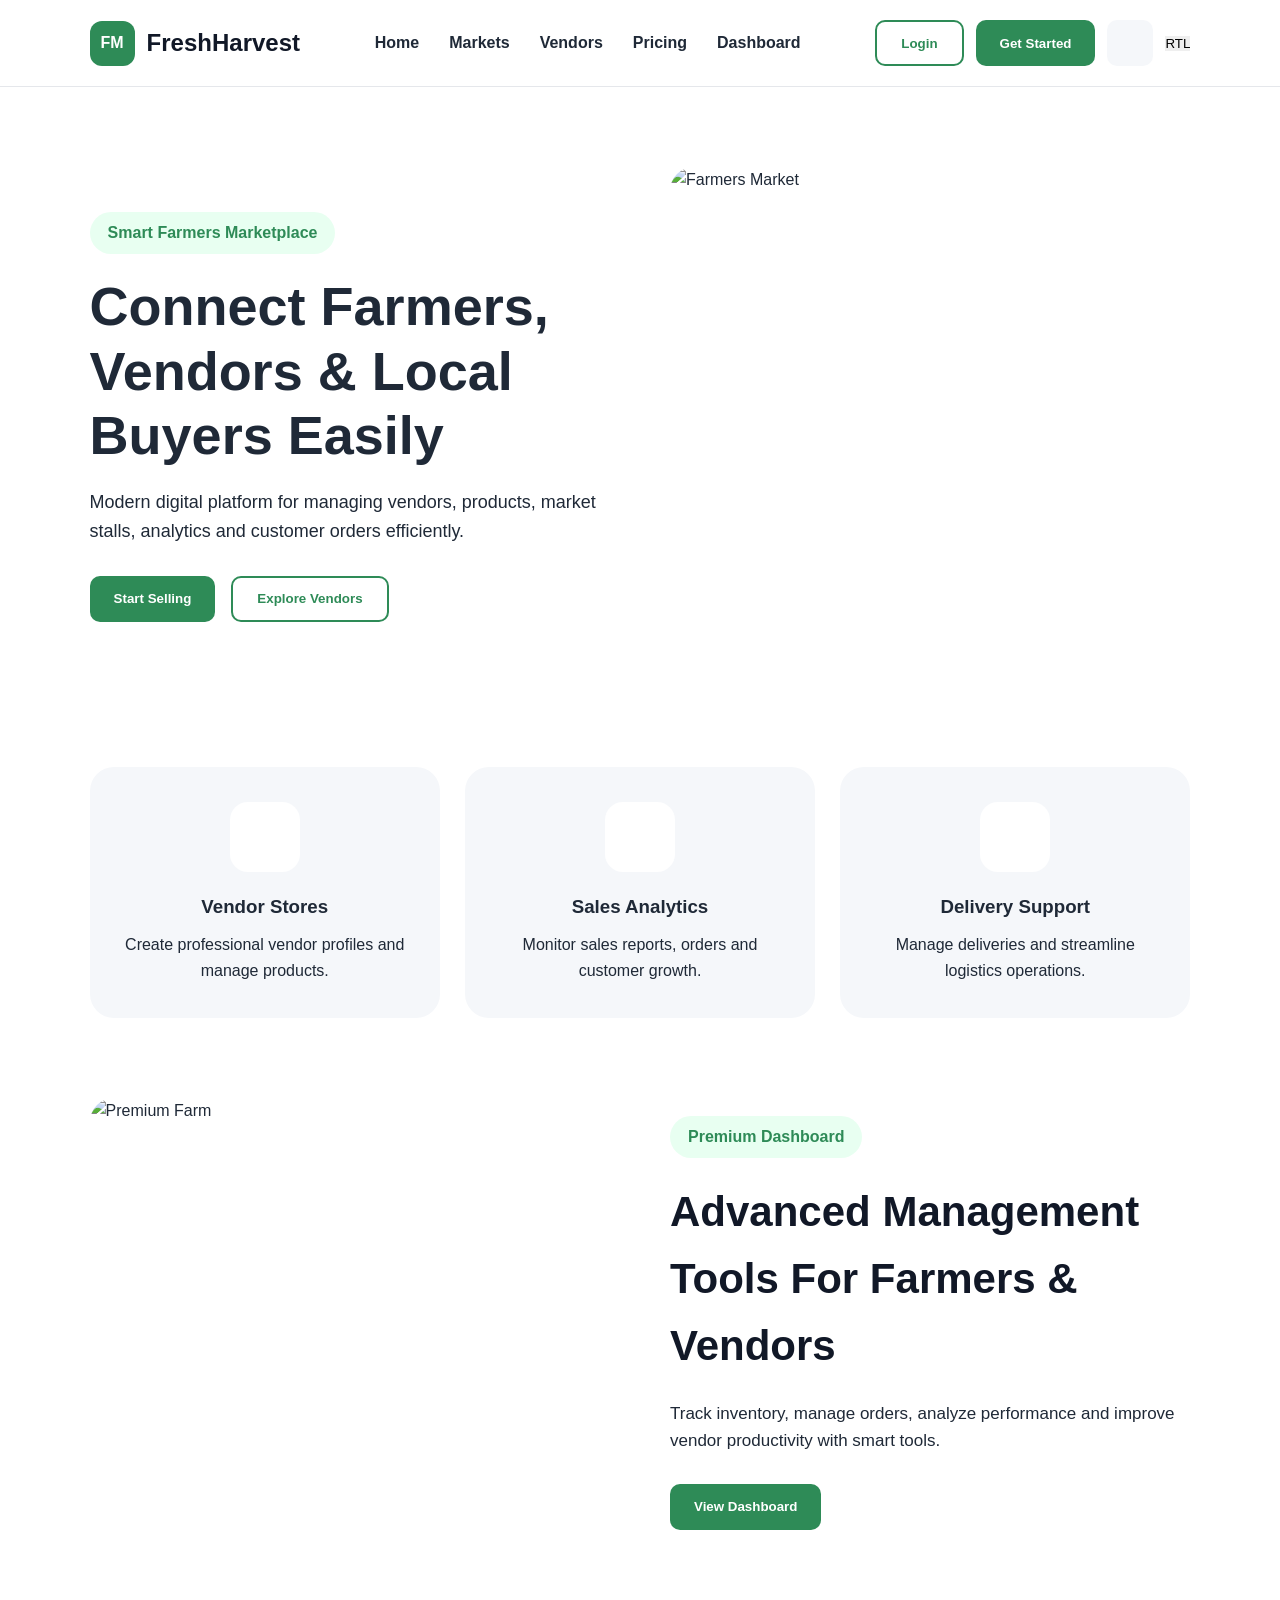
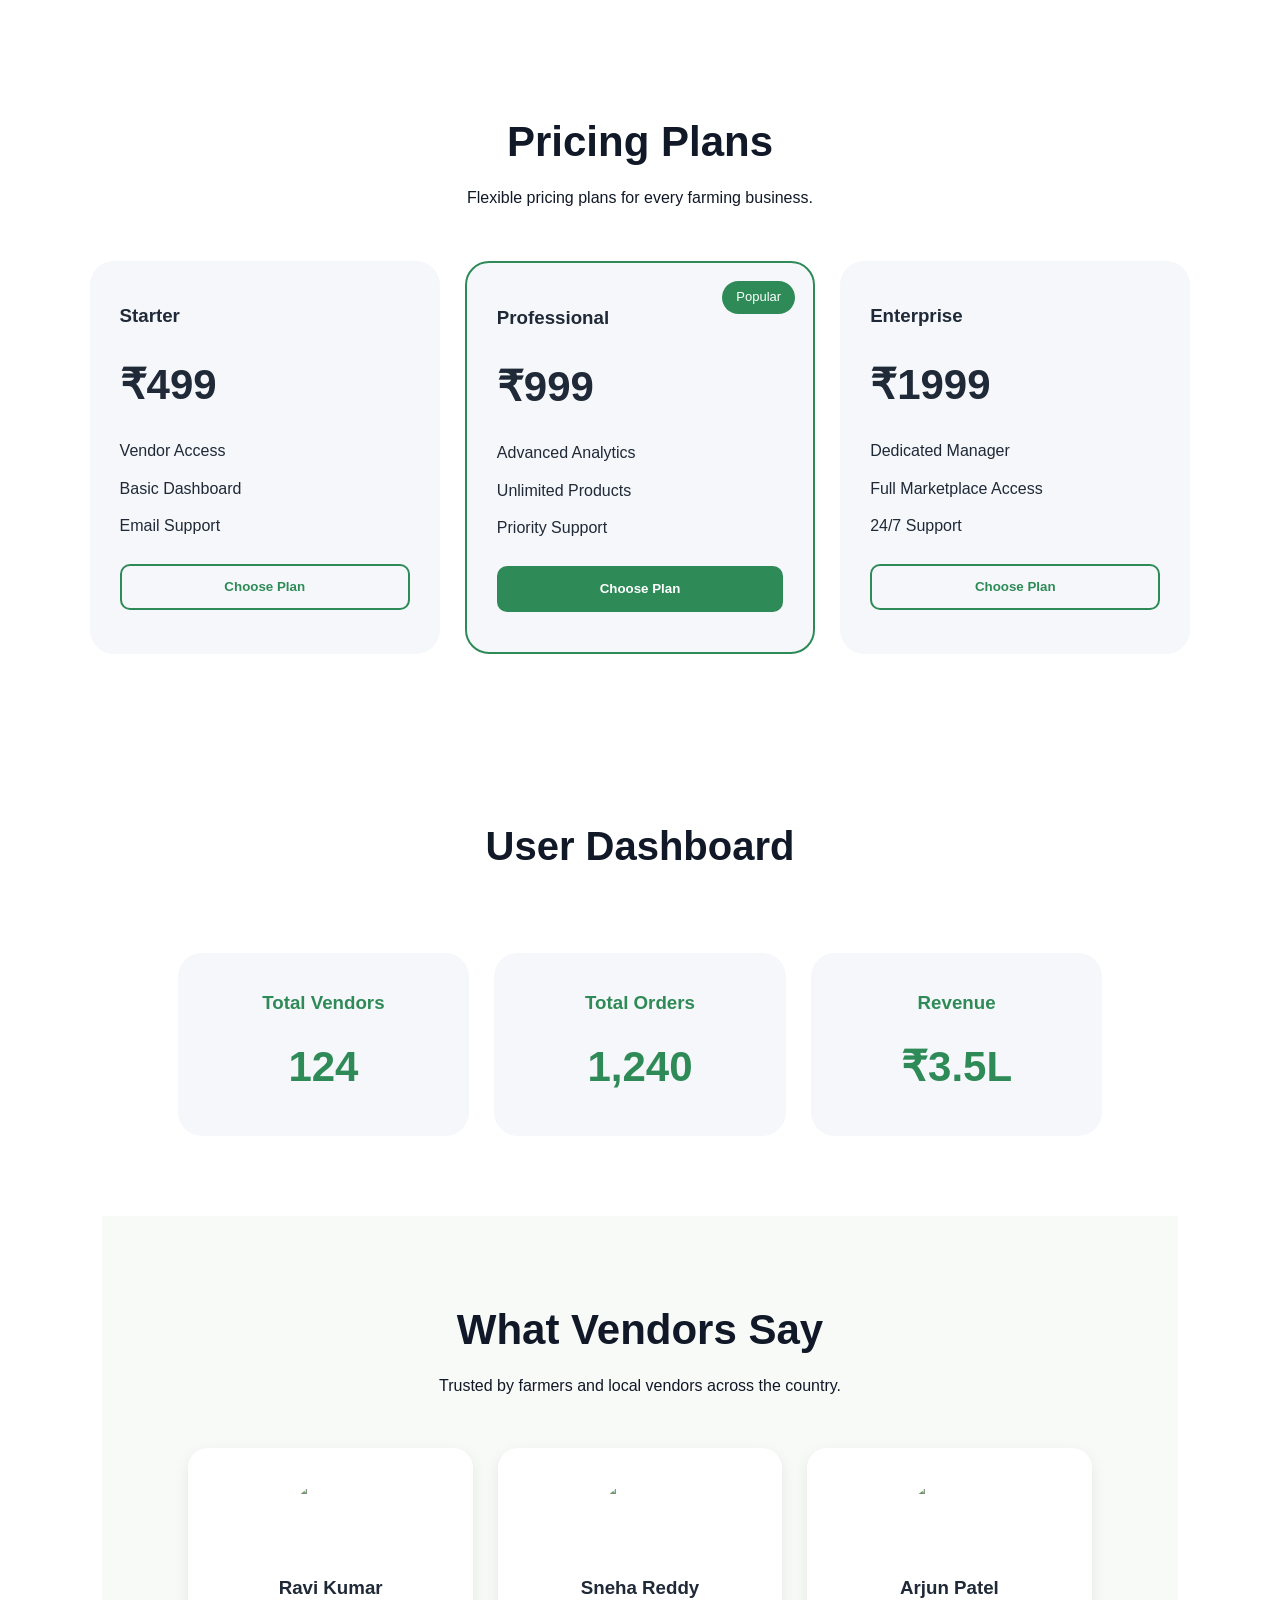
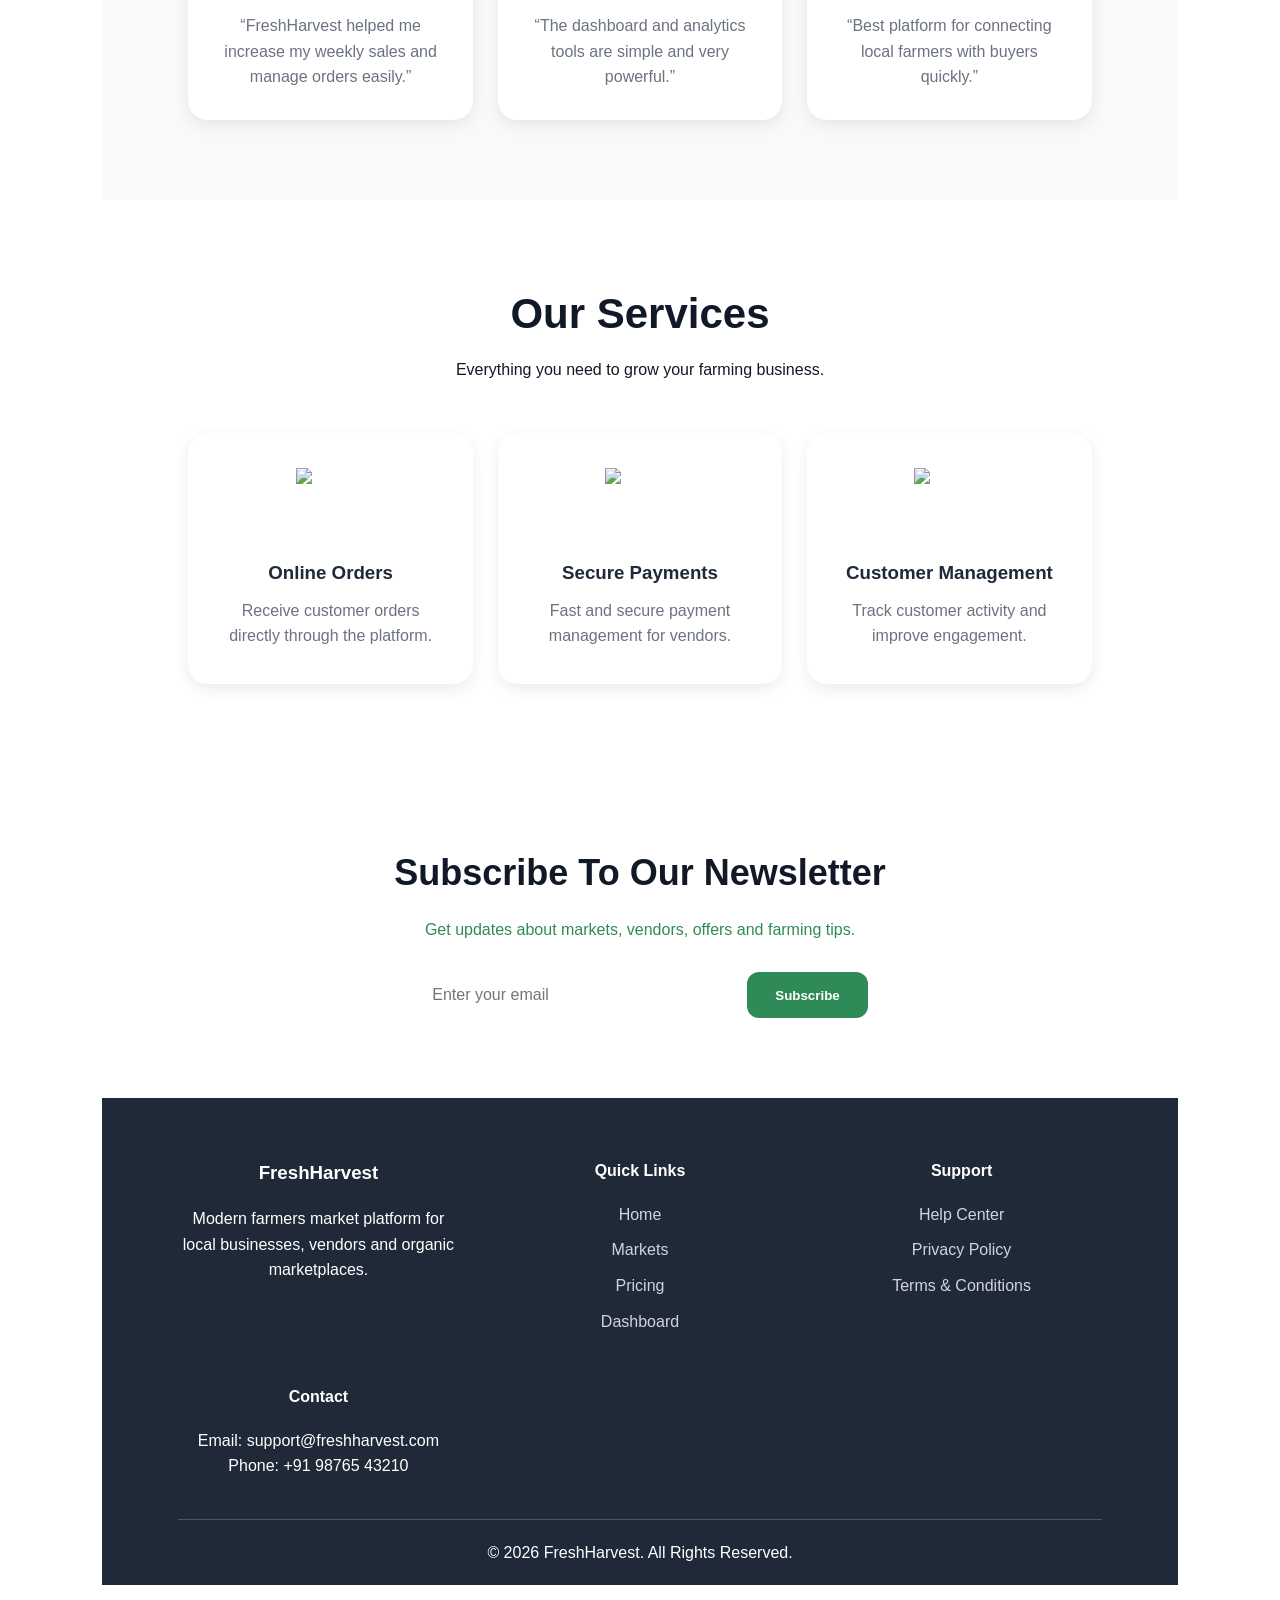
==== index.html @ 94a99190 "first commit" ====
<!DOCTYPE html>
<html lang="en" dir="ltr">

<head>
  <meta charset="UTF-8">
  <meta name="viewport" content="width=device-width, initial-scale=1.0">
  <title>Farmers Market Vendor Platform</title>

  <link rel="stylesheet" href="style.css">

  <!-- Lucide Icons -->
  <script src="https://unpkg.com/lucide@latest"></script>
</head>

<body>

  <!-- HEADER -->
  <header class="header">

    <div class="logo">
      <div class="logo-box">FM</div>
      <h2>FreshHarvest</h2>
    </div>

    <nav class="navbar">
      <a href="#">Home</a>
      <a href="#">Markets</a>
      <a href="#">Vendors</a>
      <a href="#">Pricing</a>
      <a href="#">Dashboard</a>
    </nav>

    <div class="header-actions">

      <button class="secondary-btn">Login</button>

      <button class="primary-btn">Get Started</button>

      <button class="icon-btn" id="theme-toggle">
        <i data-lucide="moon"></i>
      </button>
          <button id="rtl-toggle" class="rtl-btn">
      RTL
    </button>

      
      
        

    </div>
    

  </header>

  <!-- HERO -->
  <section class="hero">

    <div class="hero-content">

      <span class="badge">
        Smart Farmers Marketplace
      </span>

      <h1>
        Connect Farmers, Vendors & Local Buyers Easily
      </h1>

      <p>
        Modern digital platform for managing vendors, products,
        market stalls, analytics and customer orders efficiently.
      </p>

      <div class="hero-buttons">
        <button class="primary-btn">
          Start Selling
        </button>

        <button class="secondary-btn">
          Explore Vendors
        </button>
      </div>


    </div>

    <div class="hero-image">

      <img src="https://images.unsplash.com/photo-1501004318641-b39e6451bec6?q=80&w=1200&auto=format&fit=crop"
        alt="Farmers Market">

    </div>

  </section>

  <!-- FEATURES -->
  <section class="features">

    <div class="feature-card">

      <div class="icon-wrapper">
        <i data-lucide="store"></i>
      </div>

      <h3>Vendor Stores</h3>

      <p>
        Create professional vendor profiles and manage products.
      </p>

    </div>

    <div class="feature-card">

      <div class="icon-wrapper">
        <i data-lucide="bar-chart-3"></i>
      </div>

      <h3>Sales Analytics</h3>

      <p>
        Monitor sales reports, orders and customer growth.
      </p>

    </div>

    <div class="feature-card">

      <div class="icon-wrapper">
        <i data-lucide="truck"></i>
      </div>

      <h3>Delivery Support</h3>

      <p>
        Manage deliveries and streamline logistics operations.
      </p>

    </div>

  </section>

  <!-- HOME 2 PREMIUM -->
  <section class="premium-section">

    <div class="premium-image">

      <img src="https://images.unsplash.com/photo-1464226184884-fa280b87c399?q=80&w=1200&auto=format&fit=crop"
        alt="Premium Farm">

    </div>

    <div class="premium-content">

      <span class="badge">
        Premium Dashboard
      </span>

      <h2>
        Advanced Management Tools For Farmers & Vendors
      </h2>

      <p>
        Track inventory, manage orders, analyze performance
        and improve vendor productivity with smart tools.
      </p>

      <button class="primary-btn">
        View Dashboard
      </button>

    </div>

  </section>

  <!-- PRICING -->
  <section class="pricing">

    <div class="section-title">

      <h2>Pricing Plans</h2>

      <p>
        Flexible pricing plans for every farming business.
      </p>

    </div>

    <div class="pricing-grid">

      <!-- STARTER -->
      <div class="pricing-card">

        <h3>Starter</h3>

        <div class="price">
          ₹499
        </div>

        <ul>
          <li>Vendor Access</li>
          <li>Basic Dashboard</li>
          <li>Email Support</li>
        </ul>

        <button class="secondary-btn full-btn">
          Choose Plan
        </button>

      </div>

      <!-- POPULAR -->
      <div class="pricing-card popular-card">

        <div class="popular-badge">
          Popular
        </div>

        <h3>Professional</h3>

        <div class="price">
          ₹999
        </div>

        <ul>
          <li>Advanced Analytics</li>
          <li>Unlimited Products</li>
          <li>Priority Support</li>
        </ul>

        <button class="primary-btn full-btn">
          Choose Plan
        </button>

      </div>

      <!-- ENTERPRISE -->
      <div class="pricing-card">

        <h3>Enterprise</h3>

        <div class="price">
          ₹1999
        </div>

        <ul>
          <li>Dedicated Manager</li>
          <li>Full Marketplace Access</li>
          <li>24/7 Support</li>
        </ul>

        <button class="secondary-btn full-btn">
          Choose Plan
        </button>

      </div>

    </div>

  </section>
  </section

  

  

    

    
  </section>

</section>


<section class="newsletter">

  <!-- DASHBOARD PREVIEW -->
  <section class="dashboard-preview">

    <div class="dashboard-header">

      <h2>User Dashboard</h2>

      <p>
        Welcome back! Here is your farming business overview.
      </p>

    </div>

    <div class="dashboard-grid">

      <div class="dashboard-card">

        <h3>Total Vendors</h3>

        <h1>124</h1>

      </div>

      <div class="dashboard-card">

        <h3>Total Orders</h3>

        <h1>1,240</h1>

      </div>

      <div class="dashboard-card">

        <h3>Revenue</h3>

        <h1>₹3.5L</h1>

      </div>

    </div>

  </section>
   <div class="demo">
      
    
      

    </div>
    <!-- TESTIMONIALS SECTION -->
<section class="testimonials">

  <div class="section-title">
    <h2>What Vendors Say</h2>
    <p>Trusted by farmers and local vendors across the country.</p>
  </div>

  <div class="testimonial-grid">

    <div class="testimonial-card">
      <img src="https://randomuser.me/api/portraits/men/32.jpg" alt="User">
      <h3>Ravi Kumar</h3>
      <p>
        “FreshHarvest helped me increase my weekly sales and manage orders easily.”
      </p>
    </div>

    <div class="testimonial-card">
      <img src="https://randomuser.me/api/portraits/women/45.jpg" alt="User">
      <h3>Sneha Reddy</h3>
      <p>
        “The dashboard and analytics tools are simple and very powerful.”
      </p>
    </div>

    <div class="testimonial-card">
      <img src="https://randomuser.me/api/portraits/men/51.jpg" alt="User">
      <h3>Arjun Patel</h3>
      <p>
        “Best platform for connecting local farmers with buyers quickly.”
      </p>
    </div>


</section>

<!-- SERVICES SECTION -->
<section class="services">

  <div class="section-title">
    <h2>Our Services</h2>
    <p>Everything you need to grow your farming business.</p>
  </div>

  <div class="services-grid">

    <div class="service-card">
      <i data-lucide="shopping-cart"></i>
        <img src="https://cdn-icons-png.flaticon.com/512/3144/3144456.png" class="service-logo" alt="Orders Logo">

      <h3>Online Orders</h3>
      <p>Receive customer orders directly through the platform.</p>
    </div>

    <div class="service-card">
      <i data-lucide="wallet"></i>

  <img src="https://cdn-icons-png.flaticon.com/512/2331/2331941.png" class="service-logo" alt="Payments Logo">
      <h3>Secure Payments</h3>
      <p>Fast and secure payment management for vendors.</p>
    </div>

    <div class="service-card">
      <i data-lucide="users"></i>
        <img src="https://cdn-icons-png.flaticon.com/512/1077/1077114.png" class="service-logo" alt="Customer Logo">

      <h3>Customer Management</h3>
      <p>Track customer activity and improve engagement.</p>
    </div>

  </div>

</section>

<!-- NEWSLETTER SECTION -->
<section class="newsletter">

  <div class="newsletter-content">

    <h2>Subscribe To Our Newsletter</h2>

    <p id="k">
      Get updates about markets, vendors, offers and farming tips.
    </p>

    <form class="newsletter-form">
      <input type="email" placeholder="Enter your email">
      <button class="primary-btn">Subscribe</button>
    </form>

  </div>

</section>

  <!-- FOOTER -->
  <footer class="footer">

    <div class="footer-grid">

      <div>

        <h3>FreshHarvest</h3>

        <p>
          Modern farmers market platform for local businesses,
          vendors and organic marketplaces.
        </p>

      </div>

      <div>

        <h4>Quick Links</h4>

        <a href="#">Home</a>
        <a href="#">Markets</a>
        <a href="#">Pricing</a>
        <a href="#">Dashboard</a>

      </div>

      <div>

        <h4>Support</h4>

        <a href="#">Help Center</a>
        <a href="#">Privacy Policy</a>
        <a href="#">Terms & Conditions</a>

      </div>

      <div>

        <h4>Contact</h4>

        <p>Email: support@freshharvest.com</p>

        <p>Phone: +91 98765 43210</p>

      </div>

    </div>

    <div class="footer-bottom">
      © 2026 FreshHarvest. All Rights Reserved.
    </div>

  </footer>

  <script src="index.js"></script>
  

  <script>
    lucide.createIcons();
  </script>

</body>

</html>
---- style.css ----
:root{

  --primary:#2E8B57;
  --secondary:#1F2937;

  --light:#ffffff;
  --light-bg:#f5f7fa;

  --dark:#111827;
  --dark-card:#1f2937;

  --border:#e5e7eb;
}

*{
  margin:0;
  padding:0;
  box-sizing:border-box;
  font-family:Arial,sans-serif;
}

body{
  background:var(--light);
  color:var(--secondary);
  line-height:1.6;
  transition:0.3s;
}

img{
  width:100%;
  display:block;
  object-fit:cover;
}

a{
  text-decoration:none;
}

button{
  border:none;
  cursor:pointer;
}

/* HEADER */

.header{
  display:flex;
  justify-content:space-between;
  align-items:center;
  padding:20px 7%;
  border-bottom:1px solid var(--border);
  background:#fff;
  position:sticky;
  top:0;
  z-index:1000;
}

.logo{
  display:flex;
  align-items:center;
  gap:12px;
}

.logo-box{
  width:45px;
  height:45px;
  border-radius:12px;
  background:var(--primary);
  color:#fff;
  display:flex;
  justify-content:center;
  align-items:center;
  font-weight:bold;
}

.navbar{
  display:flex;
  gap:30px;
}

.navbar a{
  color:var(--secondary);
  font-weight:600;
}

.header-actions{
  display:flex;
  align-items:center;
  gap:12px;
}

/* BUTTONS */

.primary-btn,
.secondary-btn{
  height:46px;
  padding:0 24px;
  border-radius:10px;
  font-weight:600;
  transition:0.3s;
}

.primary-btn{
  background:var(--primary);
  color:#fff;
}

.primary-btn:hover{
  opacity:0.9;
}

.secondary-btn{
  background:transparent;
  border:2px solid var(--primary);
  color:var(--primary);
}

.secondary-btn:hover{
  background:var(--primary);
  color:#fff;
}

.icon-btn{
  width:46px;
  height:46px;
  border-radius:10px;
  background:var(--light-bg);
  display:flex;
  justify-content:center;
  align-items:center;
}

/* HERO */

.hero{
  padding:80px 7%;
  display:grid;
  grid-template-columns:repeat(auto-fit,minmax(320px,1fr));
  gap:60px;
  align-items:center;
}

.badge{
  background:#e8fff1;
  color:var(--primary);
  padding:8px 18px;
  border-radius:50px;
  display:inline-block;
  margin-bottom:20px;
  font-weight:600;
}

.hero-content h1{
  font-size:54px;
  line-height:1.2;
  margin-bottom:20px;
}

.hero-content p{
  margin-bottom:30px;
  font-size:18px;
}

.hero-buttons{
  display:flex;
  gap:16px;
}

.hero-image img{
  border-radius:24px;
  height:500px;
}

/* FEATURES */

.features{
  padding:20px 7% 80px;
  display:grid;
  grid-template-columns:repeat(auto-fit,minmax(260px,1fr));
  gap:25px;
}

.feature-card{
  background:var(--light-bg);
  padding:35px;
  border-radius:24px;
  text-align:center;
  transition:0.3s;
}

.icon-wrapper{
  width:70px;
  height:70px;
  background:#fff;
  border-radius:18px;
  margin:auto;
  display:flex;
  justify-content:center;
  align-items:center;
  margin-bottom:20px;
}

.feature-card h3{
  margin-bottom:10px;
}

/* PREMIUM */

.premium-section{
  padding:0 7% 80px;
  display:grid;
  grid-template-columns:repeat(auto-fit,minmax(320px,1fr));
  gap:60px;
  align-items:center;
}

.premium-image img{
  border-radius:24px;
  height:450px;
}

.premium-content h2{
  font-size:42px;
  margin-bottom:20px;
}

.premium-content p{
  margin-bottom:30px;
  font-size:17px;
}

/* PRICING */

.pricing{
  padding:80px 7%;
}

.section-title{
  text-align:center;
  margin-bottom:50px;
}

.section-title h2{
  font-size:42px;
  margin-bottom:10px;
}

.pricing-grid{
  display:grid;
  grid-template-columns:repeat(auto-fit,minmax(280px,1fr));
  gap:25px;
}

.pricing-card{
  background:var(--light-bg);
  padding:40px 30px;
  border-radius:24px;
  position:relative;
}

.popular-card{
  border:2px solid var(--primary);
}

.popular-badge{
  position:absolute;
  top:18px;
  right:18px;
  background:var(--primary);
  color:#fff;
  padding:6px 14px;
  border-radius:50px;
  font-size:13px;
}

.price{
  font-size:42px;
  font-weight:bold;
  margin:20px 0;
}

.pricing-card ul{
  list-style:none;
  margin-bottom:25px;
}

.pricing-card ul li{
  margin-bottom:12px;
}

.full-btn{
  width:100%;
}

/* DASHBOARD */

.dashboard-preview{
  padding:0 7% 80px;
}

.dashboard-header{
  text-align:center;
  margin-bottom:40px;
}

.dashboard-header h2{
  font-size:40px;
  margin-bottom:10px;
}

.dashboard-grid{
  display:grid;
  grid-template-columns:repeat(auto-fit,minmax(250px,1fr));
  gap:25px;
}

.dashboard-card{
  background:var(--light-bg);
  padding:35px;
  border-radius:24px;
  text-align:center;
}

.dashboard-card h1{
  margin-top:15px;
  color:var(--primary);
  font-size:42px;
}

/* FOOTER */

.footer{
  width: 100%;
  background:var(--secondary);
  color:#fff;
  padding:60px 7% 20px;
}

.footer-grid{
  display:grid;
  grid-template-columns:repeat(auto-fit,minmax(220px,1fr));
  gap:40px;
}

.footer h3,
.footer h4{
  margin-bottom:18px;
}

.footer a{
  color:#d1d5db;
  display:block;
  margin-bottom:10px;
}

.footer-bottom{
  margin-top:40px;
  border-top:1px solid rgba(255,255,255,0.2);
  padding-top:20px;
  text-align:center;
}

/* DARK MODE */

body.dark-mode{
  background:var(--dark);
  color:#fff;
}

body.dark-mode .header{
  background:var(--dark);
  border-color:#374151;
}

body.dark-mode .navbar a{
  color:#fff;
}

body.dark-mode .feature-card,
body.dark-mode .pricing-card,
body.dark-mode .dashboard-card,
body.dark-mode .icon-btn{
  background:var(--dark-card);
  color:#fff;
}

.dashboard-card h3{
  color: #2E8B57; 
}
.section-title p,h2{
  color:#111827;
}
#k{
  color:#2E8B57;
}



/* RESPONSIVE */

@media(max-width:992px){

  .header{
    flex-direction:column;
    gap:20px;
  }

  .navbar{
    flex-wrap:wrap;
    justify-content:center;
  }

  .hero-content,
  .premium-content,
  .section-title,
  .dashboard-header{
    text-align:center;
  }

  .hero-buttons{
    justify-content:center;
  }

  .hero-content h1{
    font-size:40px;
  }

  .premium-content h2{
    font-size:34px;
  }
}

@media(max-width:600px){

  .hero-content h1{
    font-size:32px;
  }

  .section-title h2,
  .dashboard-header h2{
    font-size:30px;
  }

  .hero-image img,
  .premium-image img{
    height:320px;
  }
}
html[dir="rtl"] body{
  direction:rtl;
}

html[dir="rtl"] .header{
  flex-direction:row-reverse;
}

html[dir="rtl"] .navbar{
  flex-direction:row-reverse;
}

html[dir="rtl"] .hero{
  direction:rtl;
}

html[dir="rtl"] .hero-content{
  text-align:right;
}
/* TESTIMONIALS */
.testimonials {
  padding: 80px 8%;
  background: #f8faf8;
}

.testimonial-grid {
  display: grid;
  grid-template-columns: repeat(auto-fit, minmax(250px, 1fr));
  gap: 25px;
  margin-top: 40px;
}

.testimonial-card {
  background: #fff;
  padding: 30px;
  border-radius: 20px;
  text-align: center;
  box-shadow: 0 5px 15px rgba(0,0,0,0.08);
  transition: 0.3s;
}

.testimonial-card:hover {
  transform: translateY(-5px);
}

.testimonial-card img {
  width: 80px;
  height: 80px;
  border-radius: 50%;
  margin-bottom: 15px;
}

.testimonial-card h3 {
  margin-bottom: 10px;
  color: #1f2937;
}

.testimonial-card p {
  color: #6b7280;
  line-height: 1.6;
}

/* SERVICES */
.services {
  padding: 80px 8%;
}

.services-grid {
  display: grid;
  grid-template-columns: repeat(auto-fit, minmax(250px, 1fr));
  gap: 25px;
  margin-top: 40px;
}

.service-card {
  background: #ffffff;
  padding: 35px;
  border-radius: 20px;
  text-align: center;
  box-shadow: 0 5px 15px rgba(0,0,0,0.08);
  transition: 0.3s;
}

.service-card:hover {
  transform: translateY(-5px);
}

.service-card i {
  width: 50px;
  height: 50px;
  
  margin-bottom: 20px;
}

.service-card h3 {
  margin-bottom: 10px;
  color: #1f2937;
}

.service-card p {
  color: #6b7280;
  line-height: 1.6;
}

/* NEWSLETTER */
.newsletter {
  padding: 80px 8%;
  
  color: white;
  text-align: center;
}

.newsletter-content h2 {
  font-size: 36px;
  margin-bottom: 15px;
}

.newsletter-content p {
  margin-bottom: 30px;
  color: #e5e7eb;
}

.newsletter-form {
  display: flex;
  justify-content: center;
  gap: 15px;
  flex-wrap: wrap;
}

.newsletter-form input {
  padding: 14px 20px;
  width: 320px;
  border: none;
  border-radius: 12px;
  outline: none;
  font-size: 16px;
}

.newsletter-form button {
  padding: 14px 28px;
  border-radius: 12px
}
/* SERVICE LOGO */
.service-logo {
  width: 70px;
  height: 70px;
  object-fit: contain;
  display: flex;
  justify-content: center;
  align-items: center;
    margin: 0 auto 20px auto;

  
}
/* TESTIMONIAL IMAGE CENTER */
.testimonial-card img {
  width: 80px;
  height: 80px;
  border-radius: 50%;
  margin: 0 auto 15px;
  display: block;
  object-fit: cover;
}
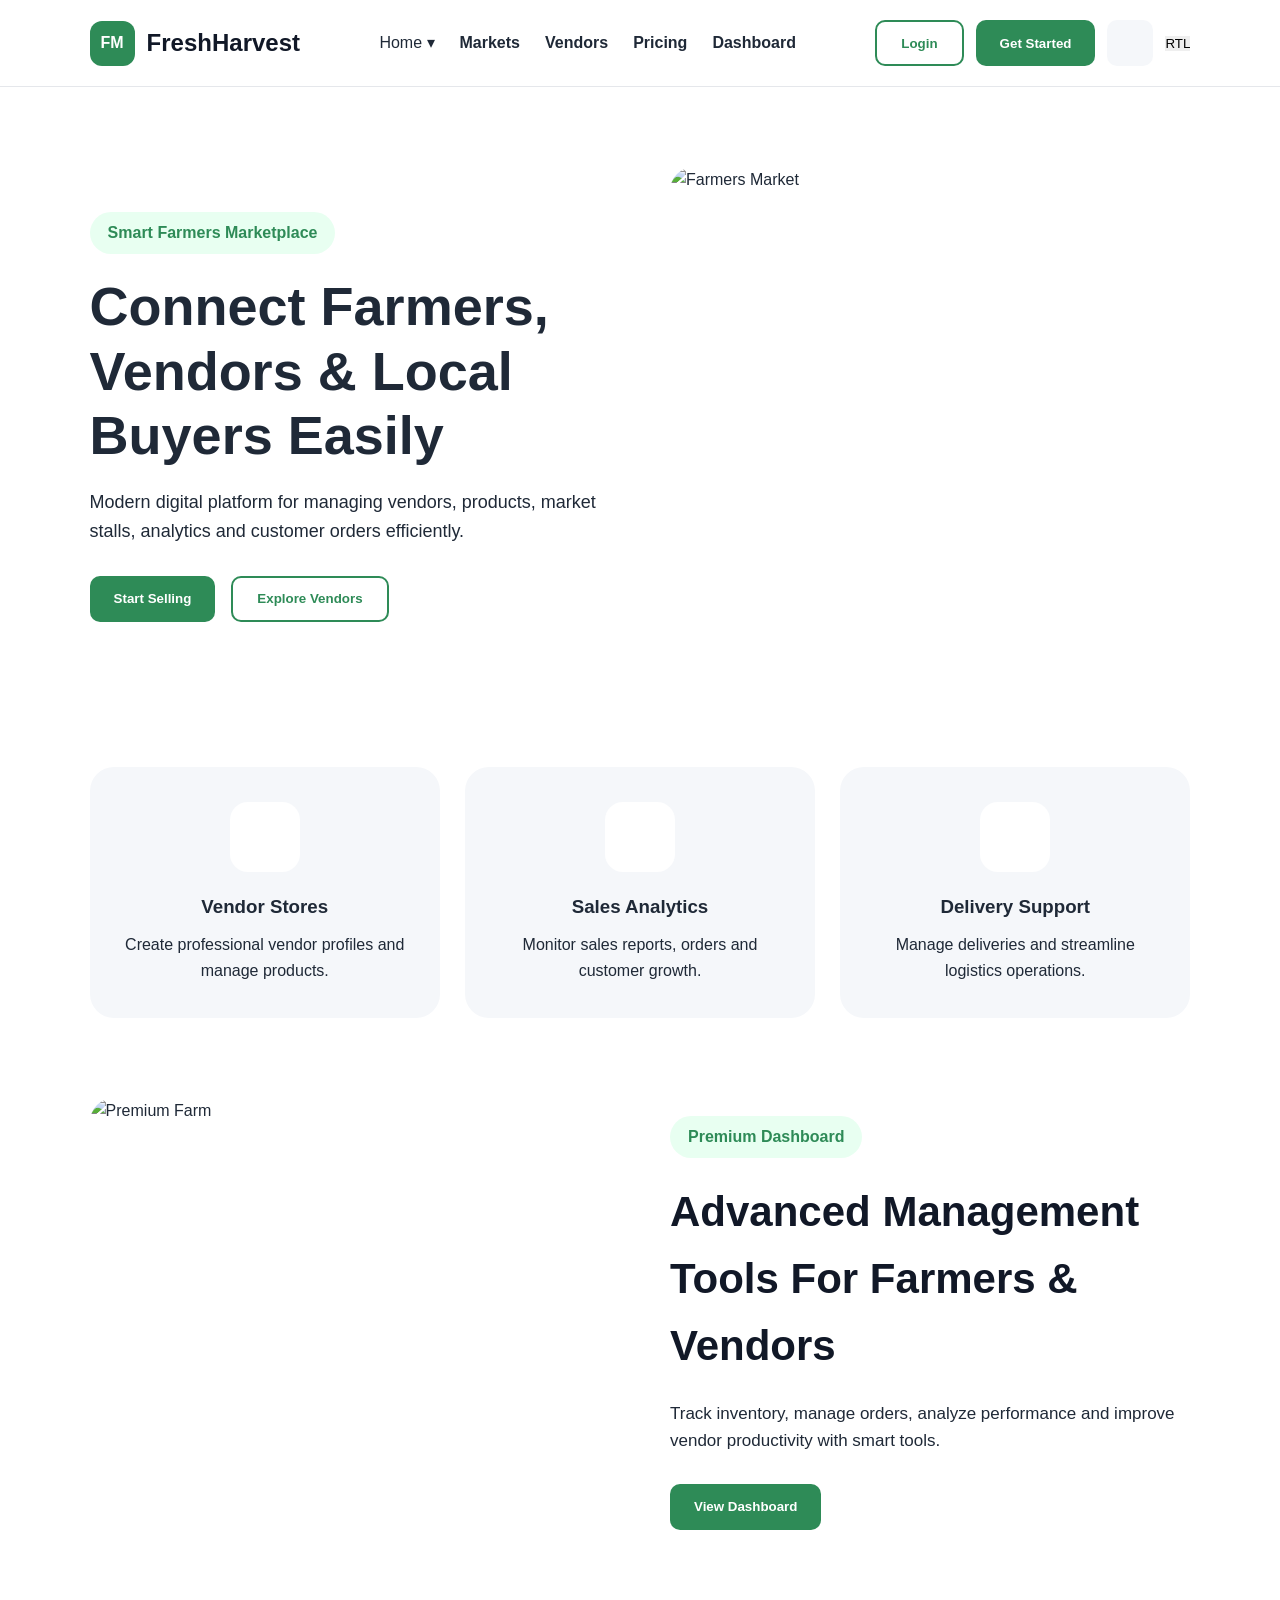
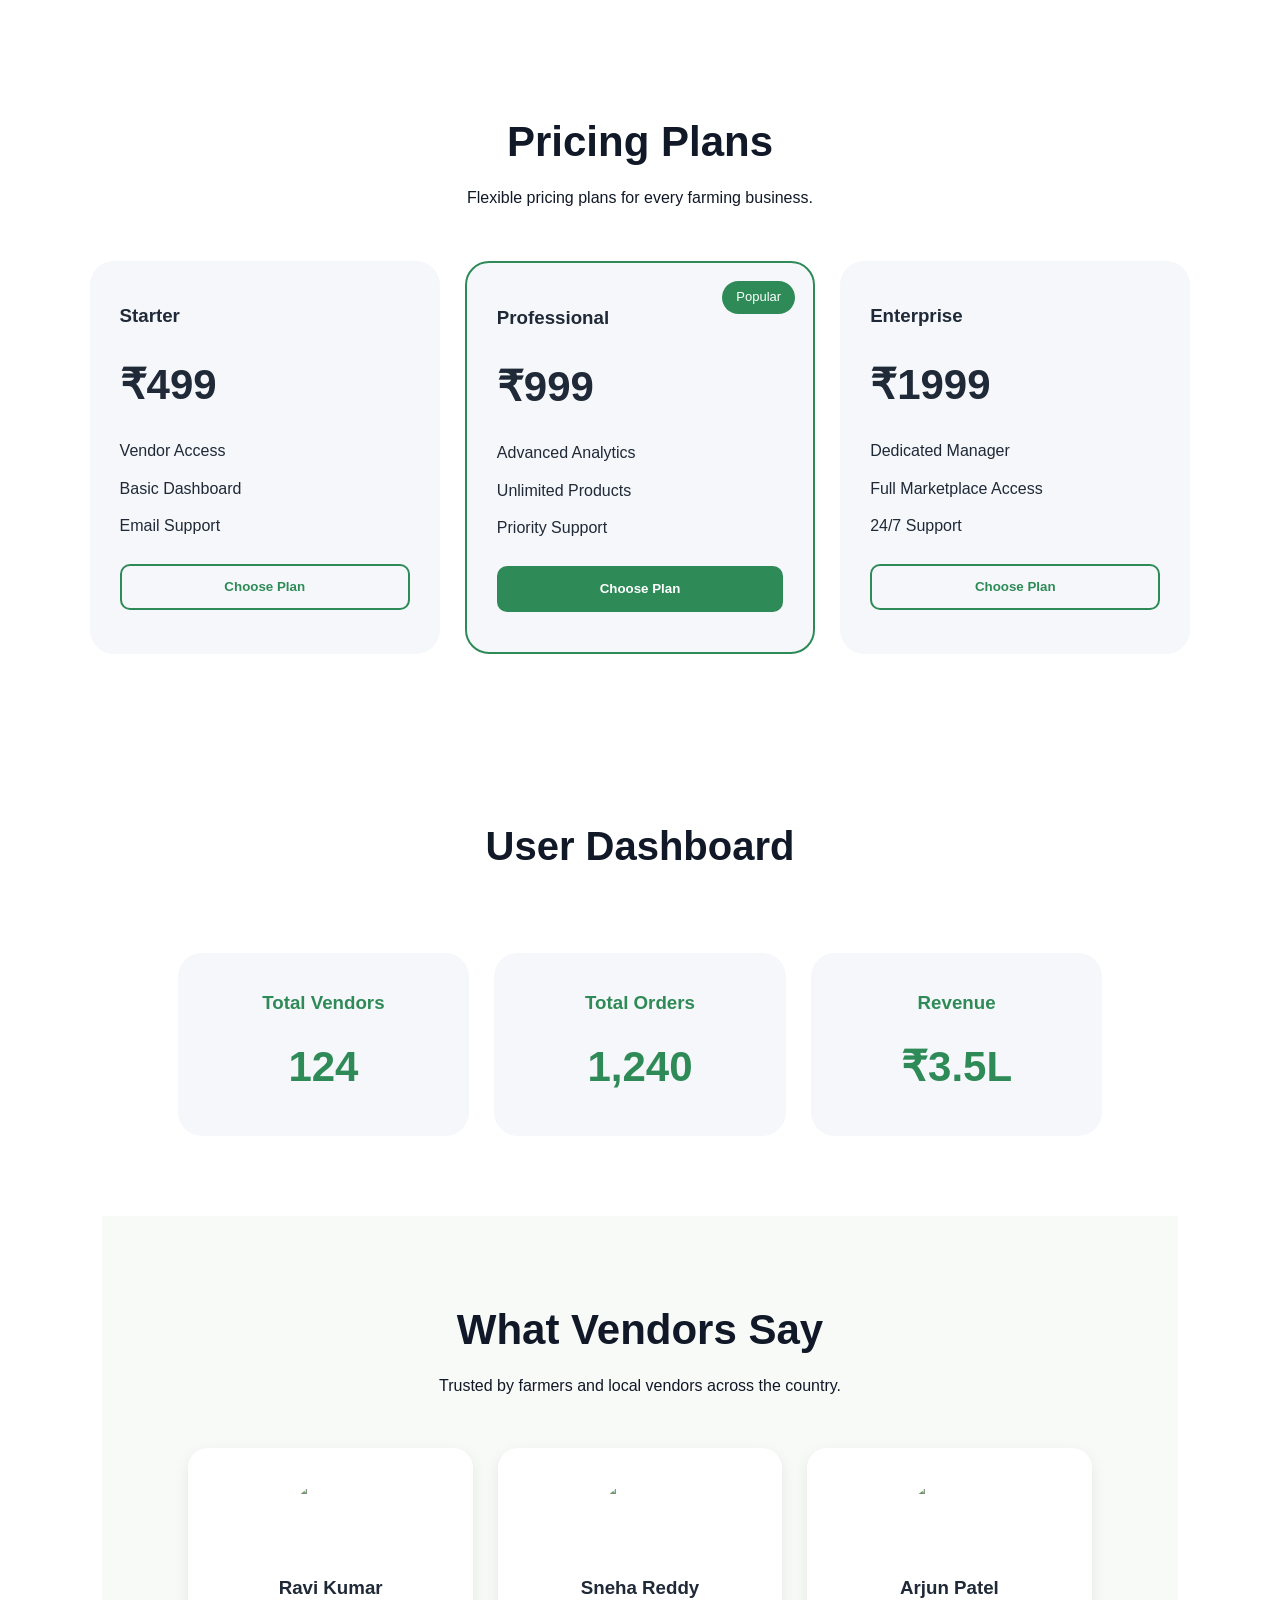
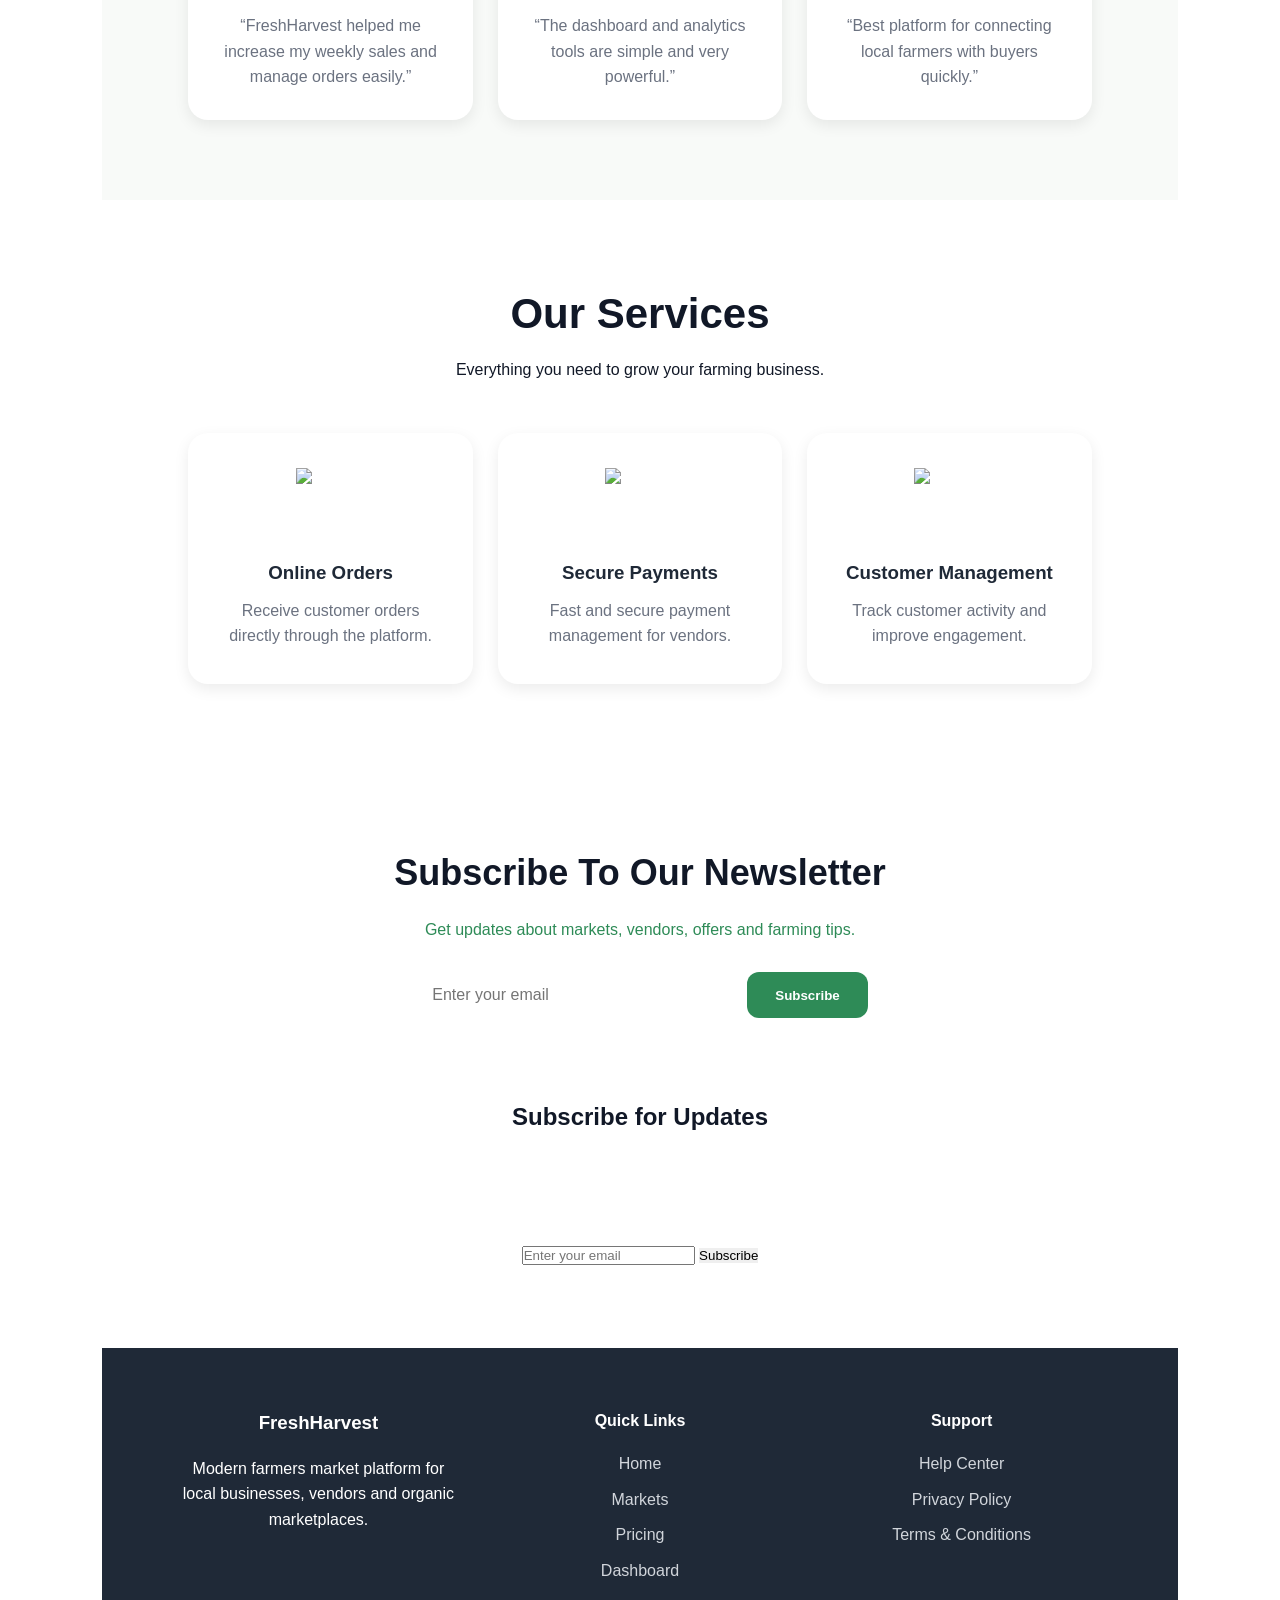
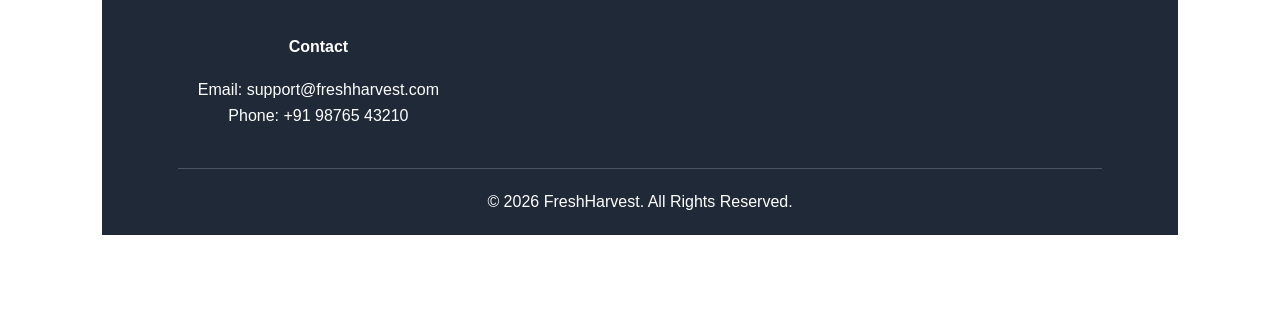
==== commit 39b30363: "first commit" ====
--- a/index.html
+++ b/index.html
@@ -21,14 +21,39 @@
       <div class="logo-box">FM</div>
       <h2>FreshHarvest</h2>
     </div>
-
-    <nav class="navbar">
-      <a href="#">Home</a>
-      <a href="#">Markets</a>
-      <a href="#">Vendors</a>
-      <a href="#">Pricing</a>
-      <a href="#">Dashboard</a>
-    </nav>
+    <!-- NAVBAR -->
+<nav class="navbar">
+
+  <!-- HOME DROPDOWN -->
+  <div class="dropdown">
+
+    <a href="#">Home ▾</a>
+
+    <div class="dropdown-menu">
+
+      <a href="./index.html">Home 1</a>
+
+      <a href="index 1.html">Home 2</a>
+
+    </div>
+
+  </div>
+
+  <a href="#">Markets</a>
+
+  <a href="#">Vendors</a>
+
+  <a href="#">Pricing</a>
+
+  <a href="#">Dashboard</a>
+
+</nav>
+    
+      
+
+
+      
+
 
     <div class="header-actions">
 
@@ -396,6 +421,7 @@
 
 </section>
 
+
 <!-- NEWSLETTER SECTION -->
 <section class="newsletter">
 
@@ -415,6 +441,15 @@
   </div>
 
 </section>
+<section class="section">
+  <h2>Subscribe for Updates</h2>
+  <p>Get latest offers and farming updates.</p>
+
+  <div class="newsletter">
+    <input type="email" placeholder="Enter your email">
+    <button class="btn primary">Subscribe</button>
+  </div>
+</section>
 
   <!-- FOOTER -->
   <footer class="footer">
--- a/style.css
+++ b/style.css
@@ -608,4 +608,74 @@
   margin: 0 auto 15px;
   display: block;
   object-fit: cover;
+}
+/* NAVBAR */
+.navbar {
+  display: flex;
+  align-items: center;
+  gap: 25px;
+}
+
+/* DROPDOWN */
+.dropdown {
+  position: relative;
+}
+
+.dropdown a {
+  text-decoration: none;
+  color: #1f2937;
+  font-weight: 500;
+}
+
+.dropdown-menu {
+  position: absolute;
+  top: 35px;
+  left: 0;
+  background: #fff;
+  width: 180px;
+  border-radius: 12px;
+  padding: 10px 0;
+  box-shadow: 0 5px 15px rgba(0,0,0,0.1);
+  display: none;
+  z-index: 100;
+}
+
+.dropdown-menu a {
+  display: block;
+  padding: 12px 20px;
+}
+
+.dropdown-menu a:hover {
+  background: #f3f4f6;
+}
+
+/* SHOW DROPDOWN */
+.dropdown:hover .dropdown-menu {
+  display: block;
+}
+/* FIX DROPDOWN GOING OUTSIDE */
+.dropdown {
+  position: relative;
+}
+
+.dropdown-menu {
+  position: absolute;
+  top: 100%;
+  left: 0;
+  min-width: 180px;
+  background: #fff;
+  border-radius: 12px;
+  box-shadow: 0 5px 15px rgba(0,0,0,0.1);
+  padding: 10px 0;
+  display: none;
+  z-index: 999;
+}
+
+.dropdown:hover .dropdown-menu {
+  display: block;
+}
+
+/* KEEP INSIDE SCREEN */
+.navbar {
+  overflow: visible;
 }
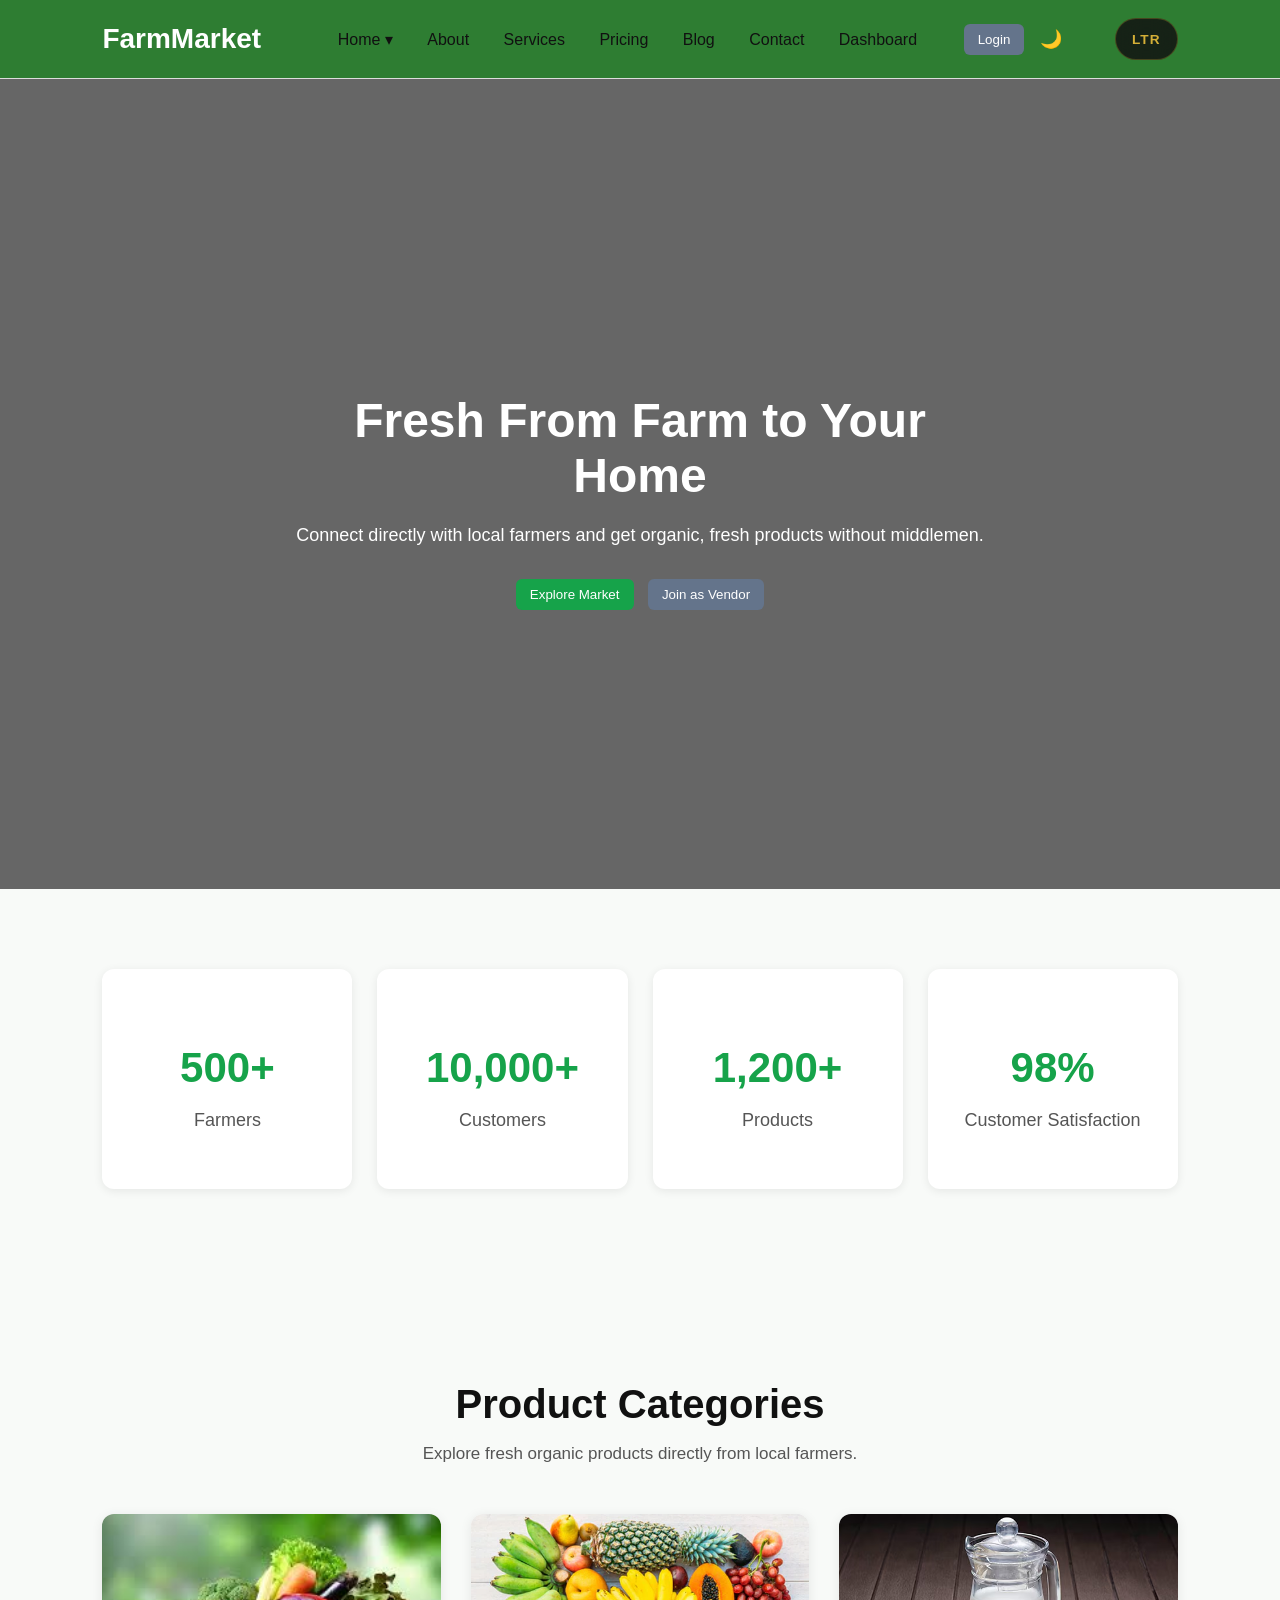
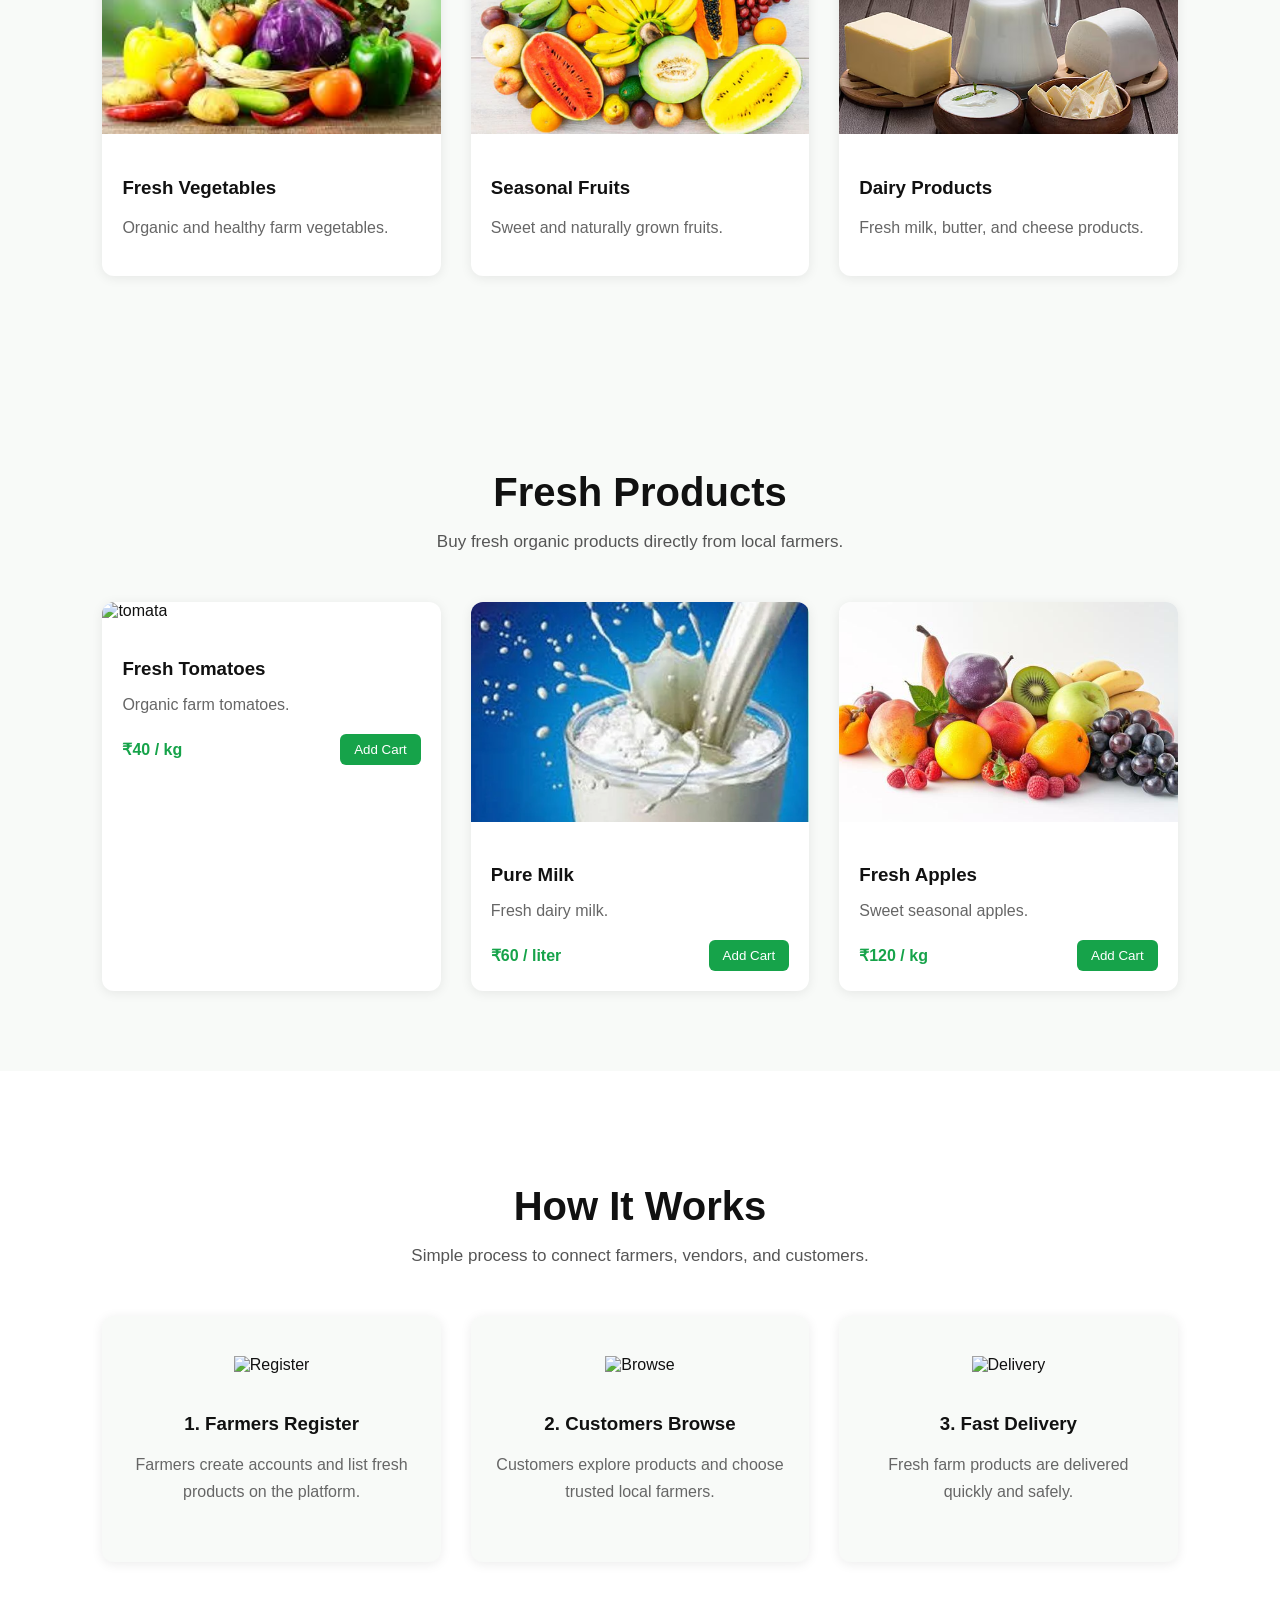
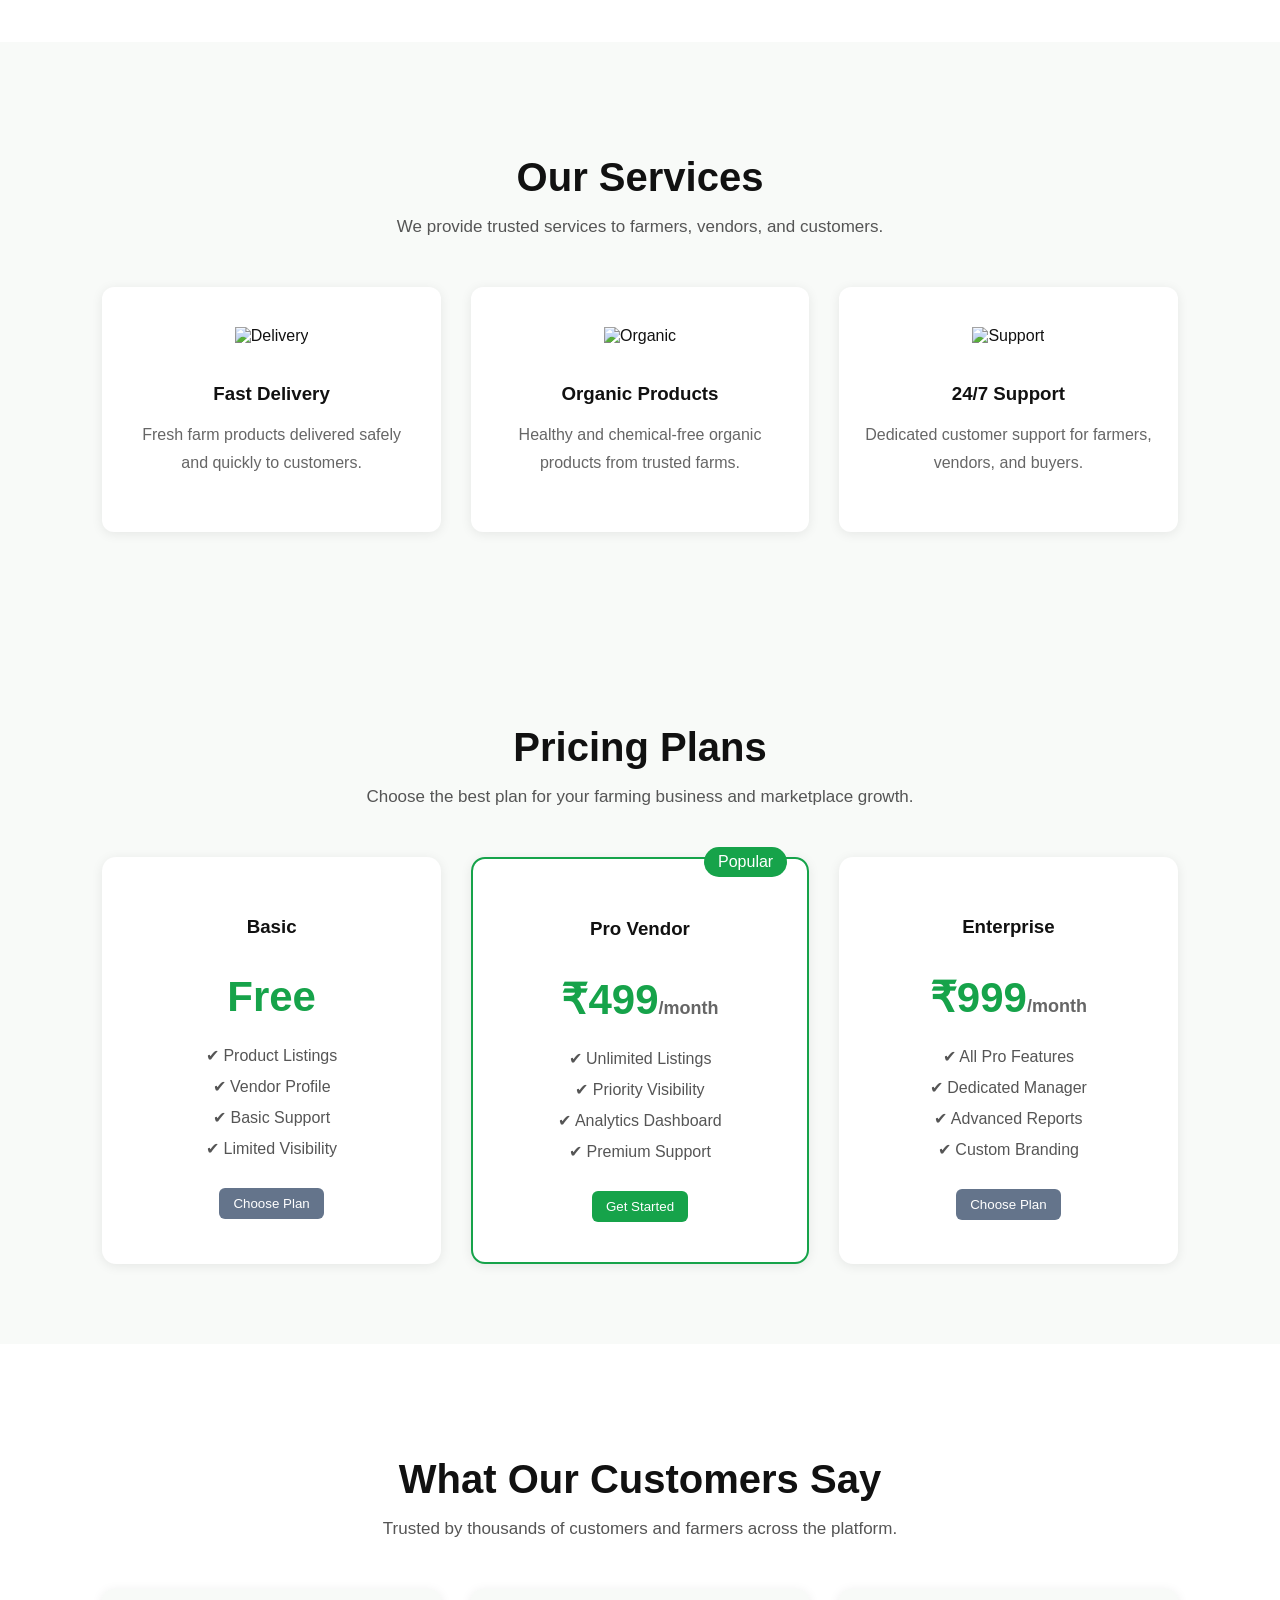
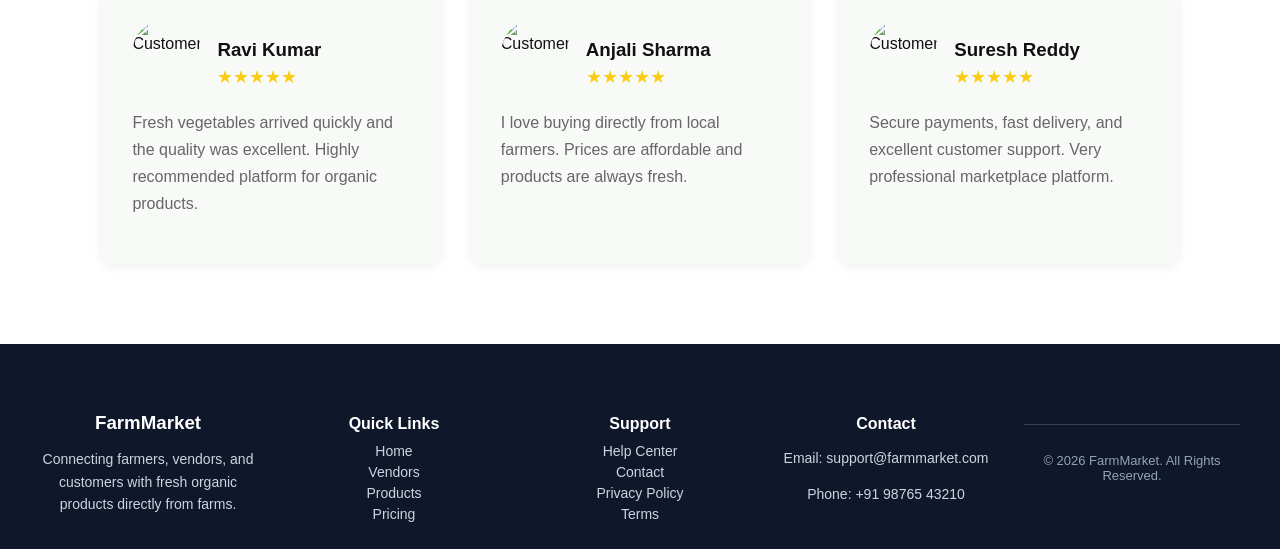
==== commit f1cdb987: "first commit" ====
--- a/index.html
+++ b/index.html
@@ -1,518 +1,487 @@
 <!DOCTYPE html>
-<html lang="en" dir="ltr">
-
+<html lang="en">
 <head>
   <meta charset="UTF-8">
   <meta name="viewport" content="width=device-width, initial-scale=1.0">
-  <title>Farmers Market Vendor Platform</title>
-
+  <title>Farmers Market Platform</title>
   <link rel="stylesheet" href="style.css">
-
-  <!-- Lucide Icons -->
-  <script src="https://unpkg.com/lucide@latest"></script>
 </head>
 
 <body>
-
-  <!-- HEADER -->
   <header class="header">
 
-    <div class="logo">
-      <div class="logo-box">FM</div>
-      <h2>FreshHarvest</h2>
-    </div>
-    <!-- NAVBAR -->
-<nav class="navbar">
-
-  <!-- HOME DROPDOWN -->
-  <div class="dropdown">
-
-    <a href="#">Home ▾</a>
-
-    <div class="dropdown-menu">
-
-      <a href="./index.html">Home 1</a>
-
-      <a href="index 1.html">Home 2</a>
-
-    </div>
-
-  </div>
-
-  <a href="#">Markets</a>
-
-  <a href="#">Vendors</a>
-
-  <a href="#">Pricing</a>
-
-  <a href="#">Dashboard</a>
-
-</nav>
+  <!-- LOGO -->
+  <div class="logo">FarmMarket</div>
+
+
+
+
+  <!-- NAVIGATION -->
+  <nav class="nav">
+
+ <div class="dropdown">
+
+  <a href="#">Home ▾</a>
+
+  <div class="dropdown-menu">
+    <a href="index.html">Home 1</a>
+    <a href="index 1.html">Home 2</a>
+  </div>
+
+
+    <!-- NAV LINKS -->
+    <a href="#" class="nav-link">About</a>
+    <a href="services.html" class="nav-link">Services</a>
+    <a href="#" class="nav-link">Pricing</a>
+    <a href="#" class="nav-link">Blog</a>
+    <a href="#" class="nav-link">Contact</a>
+    <a href="#" class="nav-link">Dashboard</a>
+ </div>
+  </nav>
+
+  
+
+
+   
+
+  <div class="actions">
+    <button class="btn secondary">Login</button>
     
-      
-
-
-      
-
-
-    <div class="header-actions">
-
-      <button class="secondary-btn">Login</button>
-
-      <button class="primary-btn">Get Started</button>
-
-      <button class="icon-btn" id="theme-toggle">
-        <i data-lucide="moon"></i>
-      </button>
-          <button id="rtl-toggle" class="rtl-btn">
-      RTL
-    </button>
-
-      
-      
+    <button id="themeToggle" class="icon-btn">🌙</button>
+  </div>
+  <button class="rtl-toggle" id="rtlToggle" aria-label="Toggle RTL">
+<span id="rtlLabel">LTR</span>
+</button>
+  
+</header>
+
+<section class="bg-section">
+  <div class="overlay">
+
+    <div class="content">
+      <h1>Fresh From Farm to Your Home</h1>
+      <p>
+        Connect directly with local farmers and get organic, fresh products without middlemen.
+      </p>
+
+      <button class="btn primary">Explore Market</button>
+      <button class="btn secondary">Join as Vendor</button>
+    </div>
+
+  </div>
+</section>
+
+<section class="stats-section">
+
+  <div class="stats-container">
+
+    <div class="stat-box">
+      <h2>500+</h2>
+      <p>Farmers</p>
+    </div>
+
+    <div class="stat-box">
+      <h2>10,000+</h2>
+      <p>Customers</p>
+    </div>
+
+    <div class="stat-box">
+      <h2>1,200+</h2>
+      <p>Products</p>
+    </div>
+
+    <div class="stat-box">
+      <h2>98%</h2>
+      <p>Customer Satisfaction</p>
+    </div>
+
+  </div>
+
+</section>
+
+
+
+<section class="categories-section">
+
+  <div class="section-title">
+    <h2 class="k">Product Categories</h2>
+    <p>Explore fresh organic products directly from local farmers.</p>
+  </div>
+
+  <div class="categories-grid">
+
+    <div class="category-card">
+      <img src="images/image 7.jpg" alt="Vegetables">
+
+      <div class="category-content">
+        <h3>Fresh Vegetables</h3>
+        <p>Organic and healthy farm vegetables.</p>
+      </div>
+    </div>
+
+    <div class="category-card">
+      <img src="images/image 8.webp" alt="Fruits">
+
+      <div class="category-content">
+        <h3>Seasonal Fruits</h3>
+        <p>Sweet and naturally grown fruits.</p>
+      </div>
+    </div>
+
+    <div class="category-card">
+      <img src="images/image 9.avif" alt="Dairy">
+
+      <div class="category-content">
+        <h3>Dairy Products</h3>
+        <p>Fresh milk, butter, and cheese products.</p>
+      </div>
+    </div>
+
+  
+
+  </div>
+
+</section>
+
+<section class="products-section">
+
+  <div class="section-title">
+    <h2 class="k1">Fresh Products</h2>
+    <p>Buy fresh organic products directly from local farmers.</p>
+  </div>
+
+  <div class="products-grid">
+
+    <div class="product-card">
+      <img src="images/tomata image.jpg" alt="tomata">
+
+      <div class="product-content">
+        <h3>Fresh Tomatoes</h3>
+        <p>Organic farm tomatoes.</p>
+
+        <div class="product-bottom">
+          <span>₹40 / kg</span>
+          <button class="btn primary">Add Cart</button>
+        </div>
+      </div>
+    </div>
+
+    <div class="product-card">
+      <img src="images/image 5.webp" alt="Milk">
+
+      <div class="product-content">
+        <h3>Pure Milk</h3>
+        <p>Fresh dairy milk.</p>
+
+        <div class="product-bottom">
+          <span>₹60 / liter</span>
+          <button class="btn primary">Add Cart</button>
+        </div>
+      </div>
+    </div>
+
+    
+
         
 
-    </div>
+    <div class="product-card">
+      <img src="images/image 6.jpg" alt="Apples">
+
+      <div class="product-content">
+        <h3>Fresh Apples</h3>
+        <p>Sweet seasonal apples.</p>
+
+        <div class="product-bottom">
+          <span>₹120 / kg</span>
+          <button class="btn primary">Add Cart</button>
+        </div>
+      </div>
+    </div>
+
+  </div>
+
+</section>
+
+<section class="works-section">
+
+  <div class="section-title">
+    <h2 class="k2">How It Works</h2>
+    <p>Simple process to connect farmers, vendors, and customers.</p>
+  </div>
+
+  <div class="works-grid">
+
+    <div class="work-card">
+      <img src="https://cdn-icons-png.flaticon.com/512/3135/3135715.png" alt="Register">
+
+      <h3>1. Farmers Register</h3>
+
+      <p>
+        Farmers create accounts and list fresh products on the platform.
+      </p>
+    </div>
+
+    <div class="work-card">
+      <img src="https://cdn-icons-png.flaticon.com/512/3500/3500833.png" alt="Browse">
+
+      <h3>2. Customers Browse</h3>
+
+      <p>
+        Customers explore products and choose trusted local farmers.
+      </p>
+    </div>
+
+    <div class="work-card">
+      <img src="https://cdn-icons-png.flaticon.com/512/1046/1046857.png" alt="Delivery">
+
+      <h3>3. Fast Delivery</h3>
+
+      <p>
+        Fresh farm products are delivered quickly and safely.
+      </p>
+    </div>
+
+  </div>
+
+</section>
+
+<section class="services-section">
+
+  <div class="section-title">
+    <h2 class="k3">Our Services</h2>
+    <p>
+      We provide trusted services to farmers, vendors, and customers.
+    </p>
+  </div>
+
+  <div class="services-grid">
+
+    <div class="service-card">
+      <img src="https://cdn-icons-png.flaticon.com/512/1995/1995574.png" alt="Delivery">
+
+      <h3>Fast Delivery</h3>
+
+      <p>
+        Fresh farm products delivered safely and quickly to customers.
+      </p>
+    </div>
+
+    <div class="service-card">
+      <img src="https://cdn-icons-png.flaticon.com/512/1046/1046857.png" alt="Organic">
+
+      <h3>Organic Products</h3>
+
+      <p>
+        Healthy and chemical-free organic products from trusted farms.
+      </p>
+    </div>
+
     
 
-  </header>
-
-  <!-- HERO -->
-  <section class="hero">
-
-    <div class="hero-content">
-
-      <span class="badge">
-        Smart Farmers Marketplace
-      </span>
-
-      <h1>
-        Connect Farmers, Vendors & Local Buyers Easily
-      </h1>
-
-      <p>
-        Modern digital platform for managing vendors, products,
-        market stalls, analytics and customer orders efficiently.
-      </p>
-
-      <div class="hero-buttons">
-        <button class="primary-btn">
-          Start Selling
-        </button>
-
-        <button class="secondary-btn">
-          Explore Vendors
-        </button>
-      </div>
-
-
-    </div>
-
-    <div class="hero-image">
-
-      <img src="https://images.unsplash.com/photo-1501004318641-b39e6451bec6?q=80&w=1200&auto=format&fit=crop"
-        alt="Farmers Market">
-
-    </div>
-
-  </section>
-
-  <!-- FEATURES -->
-  <section class="features">
-
-    <div class="feature-card">
-
-      <div class="icon-wrapper">
-        <i data-lucide="store"></i>
-      </div>
-
-      <h3>Vendor Stores</h3>
-
-      <p>
-        Create professional vendor profiles and manage products.
-      </p>
-
-    </div>
-
-    <div class="feature-card">
-
-      <div class="icon-wrapper">
-        <i data-lucide="bar-chart-3"></i>
-      </div>
-
-      <h3>Sales Analytics</h3>
-
-      <p>
-        Monitor sales reports, orders and customer growth.
-      </p>
-
-    </div>
-
-    <div class="feature-card">
-
-      <div class="icon-wrapper">
-        <i data-lucide="truck"></i>
-      </div>
-
-      <h3>Delivery Support</h3>
-
-      <p>
-        Manage deliveries and streamline logistics operations.
-      </p>
-
-    </div>
-
-  </section>
-
-  <!-- HOME 2 PREMIUM -->
-  <section class="premium-section">
-
-    <div class="premium-image">
-
-      <img src="https://images.unsplash.com/photo-1464226184884-fa280b87c399?q=80&w=1200&auto=format&fit=crop"
-        alt="Premium Farm">
-
-    </div>
-
-    <div class="premium-content">
-
-      <span class="badge">
-        Premium Dashboard
-      </span>
-
-      <h2>
-        Advanced Management Tools For Farmers & Vendors
-      </h2>
-
-      <p>
-        Track inventory, manage orders, analyze performance
-        and improve vendor productivity with smart tools.
-      </p>
-
-      <button class="primary-btn">
-        View Dashboard
-      </button>
-
-    </div>
-
-  </section>
-
-  <!-- PRICING -->
-  <section class="pricing">
-
-    <div class="section-title">
-
-      <h2>Pricing Plans</h2>
-
-      <p>
-        Flexible pricing plans for every farming business.
-      </p>
-
-    </div>
-
-    <div class="pricing-grid">
-
-      <!-- STARTER -->
-      <div class="pricing-card">
-
-        <h3>Starter</h3>
-
-        <div class="price">
-          ₹499
-        </div>
-
-        <ul>
-          <li>Vendor Access</li>
-          <li>Basic Dashboard</li>
-          <li>Email Support</li>
-        </ul>
-
-        <button class="secondary-btn full-btn">
-          Choose Plan
-        </button>
-
-      </div>
-
-      <!-- POPULAR -->
-      <div class="pricing-card popular-card">
-
-        <div class="popular-badge">
-          Popular
-        </div>
-
-        <h3>Professional</h3>
-
-        <div class="price">
-          ₹999
-        </div>
-
-        <ul>
-          <li>Advanced Analytics</li>
-          <li>Unlimited Products</li>
-          <li>Priority Support</li>
-        </ul>
-
-        <button class="primary-btn full-btn">
-          Choose Plan
-        </button>
-
-      </div>
-
-      <!-- ENTERPRISE -->
-      <div class="pricing-card">
-
-        <h3>Enterprise</h3>
-
-        <div class="price">
-          ₹1999
-        </div>
-
-        <ul>
-          <li>Dedicated Manager</li>
-          <li>Full Marketplace Access</li>
-          <li>24/7 Support</li>
-        </ul>
-
-        <button class="secondary-btn full-btn">
-          Choose Plan
-        </button>
-
-      </div>
-
-    </div>
-
-  </section>
-  </section
-
-  
-
-  
-
-    
-
-    
-  </section>
-
-</section>
-
-
-<section class="newsletter">
-
-  <!-- DASHBOARD PREVIEW -->
-  <section class="dashboard-preview">
-
-    <div class="dashboard-header">
-
-      <h2>User Dashboard</h2>
-
-      <p>
-        Welcome back! Here is your farming business overview.
-      </p>
-
-    </div>
-
-    <div class="dashboard-grid">
-
-      <div class="dashboard-card">
-
-        <h3>Total Vendors</h3>
-
-        <h1>124</h1>
-
-      </div>
-
-      <div class="dashboard-card">
-
-        <h3>Total Orders</h3>
-
-        <h1>1,240</h1>
-
-      </div>
-
-      <div class="dashboard-card">
-
-        <h3>Revenue</h3>
-
-        <h1>₹3.5L</h1>
-
-      </div>
-
-    </div>
-
-  </section>
-   <div class="demo">
-      
-    
-      
-
-    </div>
-    <!-- TESTIMONIALS SECTION -->
-<section class="testimonials">
-
-  <div class="section-title">
-    <h2>What Vendors Say</h2>
-    <p>Trusted by farmers and local vendors across the country.</p>
-  </div>
-
-  <div class="testimonial-grid">
+    <div class="service-card">
+      <img src="https://cdn-icons-png.flaticon.com/512/1077/1077114.png" alt="Support">
+
+      <h3>24/7 Support</h3>
+
+      <p>
+        Dedicated customer support for farmers, vendors, and buyers.
+      </p>
+    </div>
+
+  </div>
+
+</section>
+
+
+<section class="pricing-section">
+
+  <div class="section-title">
+    <h2 class="k4">Pricing Plans</h2>
+    <p>
+      Choose the best plan for your farming business and marketplace growth.
+    </p>
+  </div>
+
+  <div class="pricing-grid">
+
+    <!-- BASIC PLAN -->
+    <div class="pricing-card">
+
+      <h3>Basic</h3>
+
+      <h1>Free</h1>
+
+      <ul>
+        <li>✔ Product Listings</li>
+        <li>✔ Vendor Profile</li>
+        <li>✔ Basic Support</li>
+        <li>✔ Limited Visibility</li>
+      </ul>
+
+      <button class="btn secondary">Choose Plan</button>
+
+    </div>
+
+    <!-- POPULAR PLAN -->
+    <div class="pricing-card popular-card">
+
+      <div class="popular-badge">Popular</div>
+
+      <h3>Pro Vendor</h3>
+
+      <h1>₹499<span>/month</span></h1>
+
+      <ul>
+        <li>✔ Unlimited Listings</li>
+        <li>✔ Priority Visibility</li>
+        <li>✔ Analytics Dashboard</li>
+        <li>✔ Premium Support</li>
+      </ul>
+
+      <button class="btn primary">Get Started</button>
+
+    </div>
+
+    <!-- ENTERPRISE PLAN -->
+    <div class="pricing-card">
+
+      <h3>Enterprise</h3>
+
+      <h1>₹999<span>/month</span></h1>
+
+      <ul>
+        <li>✔ All Pro Features</li>
+        <li>✔ Dedicated Manager</li>
+        <li>✔ Advanced Reports</li>
+        <li>✔ Custom Branding</li>
+      </ul>
+
+      <button class="btn secondary">Choose Plan</button>
+
+    </div>
+
+  </div>
+
+</section>
+
+<section class="testimonials-section">
+
+  <div class="section-title">
+    <h2 class="k5">What Our Customers Say</h2>
+    <p>
+      Trusted by thousands of customers and farmers across the platform.
+    </p>
+  </div>
+
+  <div class="testimonials-grid">
 
     <div class="testimonial-card">
-      <img src="https://randomuser.me/api/portraits/men/32.jpg" alt="User">
-      <h3>Ravi Kumar</h3>
-      <p>
-        “FreshHarvest helped me increase my weekly sales and manage orders easily.”
-      </p>
+
+      <div class="testimonial-top">
+        <img src="https://randomuser.me/api/portraits/men/32.jpg" alt="Customer">
+
+        <div>
+          <h3>Ravi Kumar</h3>
+          <span>★★★★★</span>
+        </div>
+      </div>
+
+      <p>
+        Fresh vegetables arrived quickly and the quality was excellent.
+        Highly recommended platform for organic products.
+      </p>
+
     </div>
 
     <div class="testimonial-card">
-      <img src="https://randomuser.me/api/portraits/women/45.jpg" alt="User">
-      <h3>Sneha Reddy</h3>
-      <p>
-        “The dashboard and analytics tools are simple and very powerful.”
-      </p>
+
+      <div class="testimonial-top">
+        <img src="https://randomuser.me/api/portraits/women/44.jpg" alt="Customer">
+
+        <div>
+          <h3>Anjali Sharma</h3>
+          <span>★★★★★</span>
+        </div>
+      </div>
+
+      <p>
+        I love buying directly from local farmers. Prices are affordable
+        and products are always fresh.
+      </p>
+
     </div>
 
     <div class="testimonial-card">
-      <img src="https://randomuser.me/api/portraits/men/51.jpg" alt="User">
-      <h3>Arjun Patel</h3>
-      <p>
-        “Best platform for connecting local farmers with buyers quickly.”
-      </p>
-    </div>
-
-
-</section>
-
-<!-- SERVICES SECTION -->
-<section class="services">
-
-  <div class="section-title">
-    <h2>Our Services</h2>
-    <p>Everything you need to grow your farming business.</p>
-  </div>
-
-  <div class="services-grid">
-
-    <div class="service-card">
-      <i data-lucide="shopping-cart"></i>
-        <img src="https://cdn-icons-png.flaticon.com/512/3144/3144456.png" class="service-logo" alt="Orders Logo">
-
-      <h3>Online Orders</h3>
-      <p>Receive customer orders directly through the platform.</p>
-    </div>
-
-    <div class="service-card">
-      <i data-lucide="wallet"></i>
-
-  <img src="https://cdn-icons-png.flaticon.com/512/2331/2331941.png" class="service-logo" alt="Payments Logo">
-      <h3>Secure Payments</h3>
-      <p>Fast and secure payment management for vendors.</p>
-    </div>
-
-    <div class="service-card">
-      <i data-lucide="users"></i>
-        <img src="https://cdn-icons-png.flaticon.com/512/1077/1077114.png" class="service-logo" alt="Customer Logo">
-
-      <h3>Customer Management</h3>
-      <p>Track customer activity and improve engagement.</p>
-    </div>
-
-  </div>
-
-</section>
-
-
-<!-- NEWSLETTER SECTION -->
-<section class="newsletter">
-
-  <div class="newsletter-content">
-
-    <h2>Subscribe To Our Newsletter</h2>
-
-    <p id="k">
-      Get updates about markets, vendors, offers and farming tips.
-    </p>
-
-    <form class="newsletter-form">
-      <input type="email" placeholder="Enter your email">
-      <button class="primary-btn">Subscribe</button>
-    </form>
-
-  </div>
-
-</section>
-<section class="section">
-  <h2>Subscribe for Updates</h2>
-  <p>Get latest offers and farming updates.</p>
-
-  <div class="newsletter">
-    <input type="email" placeholder="Enter your email">
-    <button class="btn primary">Subscribe</button>
-  </div>
-</section>
-
-  <!-- FOOTER -->
-  <footer class="footer">
-
-    <div class="footer-grid">
-
-      <div>
-
-        <h3>FreshHarvest</h3>
-
-        <p>
-          Modern farmers market platform for local businesses,
-          vendors and organic marketplaces.
-        </p>
-
-      </div>
-
-      <div>
-
-        <h4>Quick Links</h4>
-
-        <a href="#">Home</a>
-        <a href="#">Markets</a>
-        <a href="#">Pricing</a>
-        <a href="#">Dashboard</a>
-
-      </div>
-
-      <div>
-
-        <h4>Support</h4>
-
-        <a href="#">Help Center</a>
-        <a href="#">Privacy Policy</a>
-        <a href="#">Terms & Conditions</a>
-
-      </div>
-
-      <div>
-
-        <h4>Contact</h4>
-
-        <p>Email: support@freshharvest.com</p>
-
-        <p>Phone: +91 98765 43210</p>
-
-      </div>
-
-    </div>
-
-    <div class="footer-bottom">
-      © 2026 FreshHarvest. All Rights Reserved.
-    </div>
-
-  </footer>
-
-  <script src="index.js"></script>
-  
-
-  <script>
-    lucide.createIcons();
-  </script>
-
+
+      <div class="testimonial-top">
+        <img src="https://randomuser.me/api/portraits/men/51.jpg" alt="Customer">
+
+        <div>
+          <h3>Suresh Reddy</h3>
+          <span>★★★★★</span>
+        </div>
+      </div>
+
+      <p>
+        Secure payments, fast delivery, and excellent customer support.
+        Very professional marketplace platform.
+      </p>
+
+    </div>
+
+  </div>
+
+</section>
+
+
+
+
+
+
+
+<!-- FOOTER -->
+<footer class="footer">
+  <div class="footer-container">
+
+    <!-- Brand Info -->
+    <div class="footer-box">
+      <h3>FarmMarket</h3>
+      <p>Connecting farmers, vendors, and customers with fresh organic products directly from farms.</p>
+    </div>
+
+    <!-- Quick Links -->
+    <div class="footer-box">
+      <h4>Quick Links</h4>
+      <a href="#">Home</a>
+      <a href="#">Vendors</a>
+      <a href="#">Products</a>
+      <a href="#">Pricing</a>
+    </div>
+
+    <!-- Support -->
+    <div class="footer-box">
+      <h4>Support</h4>
+      <a href="#">Help Center</a>
+      <a href="#">Contact</a>
+      <a href="#">Privacy Policy</a>
+      <a href="#">Terms</a>
+    </div>
+
+    <!-- Contact -->
+    <div class="footer-box">
+      <h4>Contact</h4>
+      <p>Email: support@farmmarket.com</p>
+      <p>Phone: +91 98765 43210</p>
+    </div>
+
+
+
+
+  <div class="footer-bottom">
+    <p>© 2026 FarmMarket. All Rights Reserved.</p>
+  </div>
+</footer>
+
+<script src="index.js"></script>
 </body>
-
 </html>
--- a/style.css
+++ b/style.css
@@ -1,681 +1,875 @@
-:root{
-
-  --primary:#2E8B57;
-  --secondary:#1F2937;
-
-  --light:#ffffff;
-  --light-bg:#f5f7fa;
-
-  --dark:#111827;
-  --dark-card:#1f2937;
-
-  --border:#e5e7eb;
-}
-
-*{
-  margin:0;
-  padding:0;
-  box-sizing:border-box;
-  font-family:Arial,sans-serif;
-}
-
-body{
-  background:var(--light);
-  color:var(--secondary);
-  line-height:1.6;
-  transition:0.3s;
-}
-
-img{
-  width:100%;
-  display:block;
-  object-fit:cover;
-}
-
-a{
-  text-decoration:none;
-}
-
-button{
-  border:none;
-  cursor:pointer;
+/* COLORS */
+:root {
+  --primary: #16a34a;
+  --secondary: #64748b;
+  --bg: #ffffff;
+  --text: #111;
+}
+
+/* DARK MODE */
+body.dark {
+  --bg: #0f172a;
+  --text: #ffffff;
+}
+
+body {
+  margin: 0;
+  font-family: Arial;
+  background: var(--bg);
+  color: var(--text);
 }
 
 /* HEADER */
-
-.header{
-  display:flex;
-  justify-content:space-between;
-  align-items:center;
-  padding:20px 7%;
-  border-bottom:1px solid var(--border);
-  background:#fff;
-  position:sticky;
-  top:0;
-  z-index:1000;
-}
-
-.logo{
-  display:flex;
-  align-items:center;
-  gap:12px;
-}
-
-.logo-box{
-  width:45px;
-  height:45px;
-  border-radius:12px;
-  background:var(--primary);
-  color:#fff;
-  display:flex;
-  justify-content:center;
-  align-items:center;
-  font-weight:bold;
-}
-
-.navbar{
-  display:flex;
-  gap:30px;
-}
-
-.navbar a{
-  color:var(--secondary);
-  font-weight:600;
-}
-
-.header-actions{
-  display:flex;
-  align-items:center;
-  gap:12px;
+.header {
+  display: flex;
+  justify-content: space-between;
+  padding: 15px 40px;
+  align-items: center;
+  border-bottom: 1px solid #ddd;
+}
+
+.nav a {
+  margin-left: 30PX;
+  gap: 20px;
+  text-decoration: none;
+  color: var(--text);
+}
+
+.actions {
+  display: flex;
+  gap: 10px;
+  align-items: center;
 }
 
 /* BUTTONS */
-
-.primary-btn,
-.secondary-btn{
-  height:46px;
-  padding:0 24px;
-  border-radius:10px;
-  font-weight:600;
-  transition:0.3s;
-}
-
-.primary-btn{
-  background:var(--primary);
-  color:#fff;
-}
-
-.primary-btn:hover{
-  opacity:0.9;
-}
-
-.secondary-btn{
-  background:transparent;
-  border:2px solid var(--primary);
-  color:var(--primary);
-}
-
-.secondary-btn:hover{
-  background:var(--primary);
-  color:#fff;
-}
-
-.icon-btn{
-  width:46px;
-  height:46px;
-  border-radius:10px;
-  background:var(--light-bg);
-  display:flex;
-  justify-content:center;
-  align-items:center;
+.btn {
+  padding: 8px 14px;
+  border: none;
+  border-radius: 6px;
+  cursor: pointer;
+}
+
+.primary {
+  background: var(--primary);
+  color: white;
+}
+
+.secondary {
+  background: var(--secondary);
+  color: white;
+}
+
+.icon-btn {
+  background: transparent;
+  border: none;
+  font-size: 18px;
+  cursor: pointer;
 }
 
 /* HERO */
-
-.hero{
-  padding:80px 7%;
-  display:grid;
-  grid-template-columns:repeat(auto-fit,minmax(320px,1fr));
-  gap:60px;
-  align-items:center;
-}
-
-.badge{
-  background:#e8fff1;
-  color:var(--primary);
-  padding:8px 18px;
-  border-radius:50px;
-  display:inline-block;
-  margin-bottom:20px;
-  font-weight:600;
-}
-
-.hero-content h1{
-  font-size:54px;
-  line-height:1.2;
-  margin-bottom:20px;
-}
-
-.hero-content p{
-  margin-bottom:30px;
-  font-size:18px;
-}
-
-.hero-buttons{
-  display:flex;
-  gap:16px;
-}
-
-.hero-image img{
-  border-radius:24px;
-  height:500px;
-}
-
-/* FEATURES */
-
-.features{
-  padding:20px 7% 80px;
-  display:grid;
-  grid-template-columns:repeat(auto-fit,minmax(260px,1fr));
-  gap:25px;
-}
-
-.feature-card{
-  background:var(--light-bg);
-  padding:35px;
-  border-radius:24px;
-  text-align:center;
-  transition:0.3s;
-}
-
-.icon-wrapper{
-  width:70px;
-  height:70px;
-  background:#fff;
-  border-radius:18px;
-  margin:auto;
-  display:flex;
-  justify-content:center;
-  align-items:center;
-  margin-bottom:20px;
-}
-
-.feature-card h3{
-  margin-bottom:10px;
-}
-
-/* PREMIUM */
-
-.premium-section{
-  padding:0 7% 80px;
-  display:grid;
-  grid-template-columns:repeat(auto-fit,minmax(320px,1fr));
-  gap:60px;
-  align-items:center;
-}
-
-.premium-image img{
-  border-radius:24px;
-  height:450px;
-}
-
-.premium-content h2{
-  font-size:42px;
-  margin-bottom:20px;
-}
-
-.premium-content p{
-  margin-bottom:30px;
-  font-size:17px;
-}
-
-/* PRICING */
-
-.pricing{
-  padding:80px 7%;
-}
-
-.section-title{
-  text-align:center;
-  margin-bottom:50px;
-}
-
-.section-title h2{
-  font-size:42px;
-  margin-bottom:10px;
-}
-
-.pricing-grid{
-  display:grid;
-  grid-template-columns:repeat(auto-fit,minmax(280px,1fr));
-  gap:25px;
-}
-
-.pricing-card{
-  background:var(--light-bg);
-  padding:40px 30px;
-  border-radius:24px;
-  position:relative;
-}
-
-.popular-card{
-  border:2px solid var(--primary);
-}
-
-.popular-badge{
-  position:absolute;
-  top:18px;
-  right:18px;
-  background:var(--primary);
-  color:#fff;
-  padding:6px 14px;
-  border-radius:50px;
-  font-size:13px;
-}
-
-.price{
-  font-size:42px;
-  font-weight:bold;
-  margin:20px 0;
-}
-
-.pricing-card ul{
-  list-style:none;
-  margin-bottom:25px;
-}
-
-.pricing-card ul li{
-  margin-bottom:12px;
-}
-
-.full-btn{
-  width:100%;
-}
-
-/* DASHBOARD */
-
-.dashboard-preview{
-  padding:0 7% 80px;
-}
-
-.dashboard-header{
-  text-align:center;
-  margin-bottom:40px;
-}
-
-.dashboard-header h2{
-  font-size:40px;
-  margin-bottom:10px;
-}
-
-.dashboard-grid{
-  display:grid;
-  grid-template-columns:repeat(auto-fit,minmax(250px,1fr));
-  gap:25px;
-}
-
-.dashboard-card{
-  background:var(--light-bg);
-  padding:35px;
-  border-radius:24px;
-  text-align:center;
-}
-
-.dashboard-card h1{
-  margin-top:15px;
-  color:var(--primary);
-  font-size:42px;
+.hero {
+  text-align: center;
+  padding: 80px 20px;
+}
+
+/* SECTIONS */
+.section {
+  padding: 60px 20px;
+  text-align: center;
+}
+
+.dark-section {
+  background: #f1f5f9;
+}
+
+/* STATS */
+.stats {
+  display: flex;
+  justify-content: center;
+  gap: 40px;
+  padding: 40px;
+  background: #e2f7e1;
+}
+
+.stat-box {
+  text-align: center;
+}
+
+/* GRID */
+.grid {
+  display: grid;
+  grid-template-columns: repeat(auto-fit, minmax(220px, 1fr));
+  gap: 20px;
+  margin-top: 30px;
+}
+
+/* CARDS */
+.card, .price-card {
+  background: white;
+  padding: 20px;
+  border-radius: 10px;
+  box-shadow: 0 2px 10px rgba(0,0,0,0.1);
+}
+
+/* POPULAR */
+.popular {
+  border: 2px solid var(--primary);
 }
 
 /* FOOTER */
-
-.footer{
+.footer {
+  text-align: center;
+  padding: 20px;
+  background: #0f172a;
+  color: white;
+}
+
+.footer {
+  background: #0f172a;
+  color: white;
+  padding: 50px 20px 20px;
+}
+
+.footer-container {
+  display: grid;
+  grid-template-columns: repeat(auto-fit, minmax(200px, 1fr));
+  gap: 30px;
+  max-width: 1200px;
+  margin: auto;
+}
+
+.footer-box h3,
+.footer-box h4 {
+  margin-bottom: 10px;
+}
+
+.footer-box p {
+  font-size: 14px;
+  line-height: 1.6;
+  color: #cbd5e1;
+}
+
+.footer-box a {
+  display: block;
+  text-decoration: none;
+  color: #cbd5e1;
+  margin: 5px 0;
+  font-size: 14px;
+}
+
+.footer-box a:hover {
+  color: #16a34a;
+}
+
+.footer-bottom {
+  text-align: center;
+  margin-top: 30px;
+  border-top: 1px solid #334155;
+  padding-top: 15px;
+  font-size: 13px;
+  color: #94a3b8;
+}
+
+.bg-section {
+  background-image: url("https://images.unsplash.com/photo-1500937386664-56d1dfef3854");
+  background-size: cover;
+  background-position: center;
+  height: 90vh;
+  display: flex;
+  align-items: center;
+  justify-content: center;
+  position: relative;
+}
+
+/* Dark overlay for readability */
+.overlay {
+  background: rgba(0, 0, 0, 0.6);
   width: 100%;
-  background:var(--secondary);
-  color:#fff;
-  padding:60px 7% 20px;
-}
-
-.footer-grid{
-  display:grid;
-  grid-template-columns:repeat(auto-fit,minmax(220px,1fr));
-  gap:40px;
-}
-
-.footer h3,
-.footer h4{
-  margin-bottom:18px;
-}
-
-.footer a{
-  color:#d1d5db;
-  display:block;
-  margin-bottom:10px;
-}
-
-.footer-bottom{
-  margin-top:40px;
-  border-top:1px solid rgba(255,255,255,0.2);
-  padding-top:20px;
-  text-align:center;
-}
-
-/* DARK MODE */
-
-body.dark-mode{
-  background:var(--dark);
-  color:#fff;
-}
-
-body.dark-mode .header{
-  background:var(--dark);
-  border-color:#374151;
-}
-
-body.dark-mode .navbar a{
-  color:#fff;
-}
-
-body.dark-mode .feature-card,
-body.dark-mode .pricing-card,
-body.dark-mode .dashboard-card,
-body.dark-mode .icon-btn{
-  background:var(--dark-card);
-  color:#fff;
-}
-
-.dashboard-card h3{
-  color: #2E8B57; 
-}
-.section-title p,h2{
-  color:#111827;
-}
-#k{
-  color:#2E8B57;
-}
-
-
-
-/* RESPONSIVE */
-
-@media(max-width:992px){
-
-  .header{
-    flex-direction:column;
-    gap:20px;
-  }
-
-  .navbar{
-    flex-wrap:wrap;
-    justify-content:center;
-  }
-
-  .hero-content,
-  .premium-content,
-  .section-title,
-  .dashboard-header{
-    text-align:center;
-  }
-
-  .hero-buttons{
-    justify-content:center;
-  }
-
-  .hero-content h1{
-    font-size:40px;
-  }
-
-  .premium-content h2{
-    font-size:34px;
-  }
-}
-
-@media(max-width:600px){
-
-  .hero-content h1{
-    font-size:32px;
-  }
-
-  .section-title h2,
-  .dashboard-header h2{
-    font-size:30px;
-  }
-
-  .hero-image img,
-  .premium-image img{
-    height:320px;
-  }
-}
-html[dir="rtl"] body{
-  direction:rtl;
-}
-
-html[dir="rtl"] .header{
-  flex-direction:row-reverse;
-}
-
-html[dir="rtl"] .navbar{
-  flex-direction:row-reverse;
-}
-
-html[dir="rtl"] .hero{
-  direction:rtl;
-}
-
-html[dir="rtl"] .hero-content{
-  text-align:right;
-}
-/* TESTIMONIALS */
-.testimonials {
+  height: 100%;
+  display: flex;
+  align-items: center;
+  justify-content: center;
+}
+
+/* Content styling */
+.content {
+  text-align: center;
+  color: white;
+  max-width: 700px;
+  padding: 20px;
+}
+
+.content h1 {
+  font-size: 48px;
+  margin-bottom: 15px;
+}
+
+.content p {
+  font-size: 18px;
+  margin-bottom: 25px;
+  line-height: 1.6;
+}
+
+/* Buttons spacing */
+.content .btn {
+  margin: 5px;
+}
+
+.stats-section {
   padding: 80px 8%;
   background: #f8faf8;
 }
 
-.testimonial-grid {
+.stats-container {
+  display: grid;
+  grid-template-columns: repeat(auto-fit, minmax(220px, 1fr));
+  gap: 25px;
+}
+
+.stat-box {
+  background: white;
+  padding: 40px 20px;
+  border-radius: 12px;
+  text-align: center;
+  box-shadow: 0 2px 10px rgba(0,0,0,0.08);
+  transition: 0.3s;
+}
+
+.stat-box:hover {
+  transform: translateY(-5px);
+}
+
+.stat-box h2 {
+  font-size: 42px;
+  color: #16a34a;
+  margin-bottom: 10px;
+}
+
+.stat-box p {
+  font-size: 18px;
+  color: #555;
+}
+
+.about-section {
+  display: flex;
+  align-items: center;
+  justify-content: space-between;
+  gap: 50px;
+  padding: 80px 8%;
+  background: white;
+  flex-wrap: wrap;
+}
+
+.about-image {
+  flex: 1;
+}
+
+.about-image img {
+  width: 100%;
+  border-radius: 12px;
+  object-fit: cover;
+}
+
+.about-content {
+  flex: 1;
+}
+
+.about-content h2 {
+  font-size: 40px;
+  margin-bottom: 20px;
+  color: #111;
+}
+
+.about-content p {
+  font-size: 17px;
+  line-height: 1.8;
+  margin-bottom: 20px;
+  color: #555;
+}
+
+
+.categories-section {
+  padding: 80px 8%;
+  background: #f8faf8;
+}
+
+.section-title {
+  text-align: center;
+  margin-bottom: 50px;
+}
+
+.section-title h2 {
+  font-size: 40px;
+  margin-bottom: 15px;
+}
+
+.section-title p {
+  color: #555;
+  font-size: 17px;
+}
+
+.categories-grid {
   display: grid;
   grid-template-columns: repeat(auto-fit, minmax(250px, 1fr));
-  gap: 25px;
-  margin-top: 40px;
-}
-
-.testimonial-card {
-  background: #fff;
-  padding: 30px;
-  border-radius: 20px;
-  text-align: center;
-  box-shadow: 0 5px 15px rgba(0,0,0,0.08);
+  gap: 30px;
+}
+
+.category-card {
+  background: white;
+  border-radius: 12px;
+  overflow: hidden;
+  box-shadow: 0 2px 12px rgba(0,0,0,0.08);
   transition: 0.3s;
 }
 
-.testimonial-card:hover {
-  transform: translateY(-5px);
-}
-
-.testimonial-card img {
+.category-card:hover {
+  transform: translateY(-8px);
+}
+
+.category-card img {
+  width: 100%;
+  height: 220px;
+  object-fit: cover;
+}
+
+.category-content {
+  padding: 20px;
+}
+
+.category-content h3 {
+  margin-bottom: 10px;
+  color: #111;
+}
+
+.category-content p {
+  color: #666;
+  line-height: 1.6;
+}
+
+
+.products-section {
+  padding: 80px 8%;
+  background: #f8faf8;
+}
+
+.products-grid {
+  display: grid;
+  grid-template-columns: repeat(auto-fit, minmax(260px, 1fr));
+  gap: 30px;
+}
+
+.product-card {
+  background: white;
+  border-radius: 12px;
+  overflow: hidden;
+  box-shadow: 0 2px 12px rgba(0,0,0,0.08);
+  transition: 0.3s;
+}
+
+.product-card:hover {
+  transform: translateY(-8px);
+}
+
+.product-card img {
+  width: 100%;
+  height: 220px;
+  object-fit: cover;
+}
+
+.product-content {
+  padding: 20px;
+}
+
+.product-content h3 {
+  margin-bottom: 10px;
+  color: #111;
+}
+
+.product-content p {
+  color: #666;
+  margin-bottom: 20px;
+}
+
+.product-bottom {
+  display: flex;
+  justify-content: space-between;
+  align-items: center;
+}
+
+.product-bottom span {
+  font-weight: bold;
+  color: #16a34a;
+}
+
+.works-section {
+  padding: 80px 8%;
+  background: white;
+}
+
+.works-grid {
+  display: grid;
+  grid-template-columns: repeat(auto-fit, minmax(260px, 1fr));
+  gap: 30px;
+}
+
+.work-card {
+  background: #f8faf8;
+  padding: 40px 25px;
+  border-radius: 12px;
+  text-align: center;
+  box-shadow: 0 2px 12px rgba(0,0,0,0.08);
+  transition: 0.3s;
+}
+
+.work-card:hover {
+  transform: translateY(-8px);
+}
+
+.work-card img {
   width: 80px;
   height: 80px;
-  border-radius: 50%;
+  margin-bottom: 20px;
+}
+
+.work-card h3 {
   margin-bottom: 15px;
-}
-
-.testimonial-card h3 {
-  margin-bottom: 10px;
-  color: #1f2937;
-}
-
-.testimonial-card p {
-  color: #6b7280;
-  line-height: 1.6;
-}
-
-/* SERVICES */
-.services {
+  color: #111;
+}
+
+.work-card p {
+  color: #666;
+  line-height: 1.7;
+}
+
+.services-section {
   padding: 80px 8%;
+  background: #f8faf8;
 }
 
 .services-grid {
   display: grid;
   grid-template-columns: repeat(auto-fit, minmax(250px, 1fr));
-  gap: 25px;
-  margin-top: 40px;
+  gap: 30px;
 }
 
 .service-card {
-  background: #ffffff;
-  padding: 35px;
-  border-radius: 20px;
-  text-align: center;
-  box-shadow: 0 5px 15px rgba(0,0,0,0.08);
+  background: white;
+  padding: 40px 25px;
+  border-radius: 12px;
+  text-align: center;
+  box-shadow: 0 2px 12px rgba(0,0,0,0.08);
   transition: 0.3s;
 }
 
+
+/* DROPDOWN PARENT */
+.dropdown{
+  position: relative;
+  display: inline-block;
+}
+
+/* DROPDOWN MENU */
+.dropdown-menu{
+  position:absolute;
+  top:40px;
+  left:0;
+  width:190px;
+
+  background:rgba(17,17,17,0.96);
+  backdrop-filter:blur(12px);
+
+  border-radius:16px;
+  padding:10px 0;
+
+  opacity:0;
+  visibility:hidden;
+  transform:translateY(10px);
+
+  transition:0.35s ease;
+  box-shadow:0 15px 35px rgba(0,0,0,0.2);
+
+  z-index:999;
+}
+
+/* LINKS */
+.dropdown-menu a{
+  display:block;
+  padding:14px 22px;
+  color:white;
+  text-decoration:none;
+  transition:0.3s;
+}
+
+/* HOVER */
+.dropdown-menu a:hover{
+  background:#2d6a4f;
+  padding-left:28px;
+}
+
+/* SHOW MENU */
+.dropdown:hover .dropdown-menu{
+  opacity:1;
+  visibility:visible;
+  transform:translateY(0);
+}
+
+
 .service-card:hover {
-  transform: translateY(-5px);
-}
-
-.service-card i {
-  width: 50px;
-  height: 50px;
-  
-  margin-bottom: 20px;
-}
-
-.service-card h3 {
-  margin-bottom: 10px;
-  color: #1f2937;
-}
-
-.service-card p {
-  color: #6b7280;
-  line-height: 1.6;
-}
-
-/* NEWSLETTER */
-.newsletter {
-  padding: 80px 8%;
-  
-  color: white;
-  text-align: center;
-}
-
-.newsletter-content h2 {
-  font-size: 36px;
-  margin-bottom: 15px;
-}
-
-.newsletter-content p {
-  margin-bottom: 30px;
-  color: #e5e7eb;
-}
-
-.newsletter-form {
-  display: flex;
-  justify-content: center;
-  gap: 15px;
-  flex-wrap: wrap;
-}
-
-.newsletter-form input {
-  padding: 14px 20px;
-  width: 320px;
-  border: none;
-  border-radius: 12px;
-  outline: none;
-  font-size: 16px;
-}
-
-.newsletter-form button {
-  padding: 14px 28px;
-  border-radius: 12px
-}
-/* SERVICE LOGO */
-.service-logo {
+  transform: translateY(-8px);
+}
+
+.service-card img {
   width: 70px;
   height: 70px;
-  object-fit: contain;
-  display: flex;
+  margin-bottom: 20px;
+}
+
+.service-card h3 {
+  margin-bottom: 15px;
+  color: #111;
+}
+
+.service-card p {
+  color: #666;
+  line-height: 1.7;
+}
+
+.testimonials-section {
+  padding: 80px 8%;
+  background: white;
+}
+
+.testimonials-grid {
+  display: grid;
+  grid-template-columns: repeat(auto-fit, minmax(300px, 1fr));
+  gap: 30px;
+}
+
+.testimonial-card {
+  background: #f8faf8;
+  padding: 30px;
+  border-radius: 12px;
+  box-shadow: 0 2px 12px rgba(0,0,0,0.08);
+  transition: 0.3s;
+}
+
+.testimonial-card:hover {
+  transform: translateY(-8px);
+}
+
+.testimonial-top {
+  display: flex;
+  align-items: center;
+  gap: 15px;
+  margin-bottom: 20px;
+}
+
+.testimonial-top img {
+  width: 70px;
+  height: 70px;
+  border-radius: 50%;
+  object-fit: cover;
+}
+
+.testimonial-top h3 {
+  margin-bottom: 5px;
+  color: #111;
+}
+
+.testimonial-top span {
+  color: #facc15;
+  font-size: 18px;
+}
+
+.testimonial-card p {
+  color: #666;
+  line-height: 1.7;
+}
+
+.pricing-section {
+  padding: 80px 8%;
+  background: #f8faf8;
+}
+
+.pricing-grid {
+  display: grid;
+  grid-template-columns: repeat(auto-fit, minmax(280px, 1fr));
+  gap: 30px;
+}
+
+.pricing-card {
+  background: white;
+  padding: 40px 30px;
+  border-radius: 14px;
+  text-align: center;
+  box-shadow: 0 2px 12px rgba(0,0,0,0.08);
+  position: relative;
+  transition: 0.3s;
+}
+
+.pricing-card:hover {
+  transform: translateY(-8px);
+}
+
+.pricing-card h3 {
+  margin-bottom: 15px;
+  color: #111;
+}
+
+.pricing-card h1 {
+  font-size: 42px;
+  color: #16a34a;
+  margin-bottom: 25px;
+}
+
+.pricing-card h1 span {
+  font-size: 18px;
+  color: #666;
+}
+
+.pricing-card ul {
+  list-style: none;
+  padding: 0;
+  margin-bottom: 30px;
+}
+
+.pricing-card ul li {
+  margin: 12px 0;
+  color: #555;
+}
+
+.popular-card {
+  border: 2px solid #16a34a;
+}
+
+.popular-badge {
+  position: absolute;
+  top: -12px;
+  right: 20px;
+  background: #16a34a;
+  color: white;
+  padding: 6px 14px;
+  border-radius: 20px;
+}
+  
+
+
+/* BUTTON AREA */
+.header-buttons{
+  display: flex;
+  align-items: center;
+  gap: 12px;
+}
+
+/* LOGIN BUTTON */
+.login-btn{
+  padding: 10px 20px;
+  border: none;
+  border-radius: 6px;
+
+  background: #fff;
+  color: #2e7d32;
+
+  font-weight: 600;
+  cursor: pointer;
+
+  transition: 0.3s;
+}
+
+.login-btn:hover{
+  background: #dff5e1;
+}
+
+/* THEME BUTTON */
+.theme-btn{
+  padding: 10px 14px;
+
+  border: none;
+  border-radius: 6px;
+
+  background: #fff;
+  cursor: pointer;
+
+  transition: 0.3s;
+}
+
+.theme-btn:hover{
+  background: #dff5e1;
+}
+
+/* HEADER */
+.header{
+  display: flex;
+  justify-content: space-between;
+  align-items: center;
+  padding: 18px 8%;
+  background: #2e7d32;
+}
+
+/* LOGO */
+.logo{
+  color: #fff;
+  font-size: 28px;
+  font-weight: bold;
+}
+
+ /* ================================
+
+   RTL TOGGLE BUTTON
+
+================================ */
+
+.rtl-toggle {
+
+  display: inline-flex;
+
+  align-items: center;
+
   justify-content: center;
-  align-items: center;
-    margin: 0 auto 20px auto;
-
-  
-}
-/* TESTIMONIAL IMAGE CENTER */
-.testimonial-card img {
-  width: 80px;
-  height: 80px;
-  border-radius: 50%;
-  margin: 0 auto 15px;
-  display: block;
-  object-fit: cover;
-}
-/* NAVBAR */
-.navbar {
-  display: flex;
-  align-items: center;
-  gap: 25px;
-}
-
-/* DROPDOWN */
-.dropdown {
-  position: relative;
-}
-
-.dropdown a {
-  text-decoration: none;
-  color: #1f2937;
-  font-weight: 500;
-}
-
-.dropdown-menu {
-  position: absolute;
-  top: 35px;
-  left: 0;
-  background: #fff;
-  width: 180px;
-  border-radius: 12px;
-  padding: 10px 0;
-  box-shadow: 0 5px 15px rgba(0,0,0,0.1);
-  display: none;
-  z-index: 100;
-}
-
-.dropdown-menu a {
-  display: block;
-  padding: 12px 20px;
-}
-
-.dropdown-menu a:hover {
-  background: #f3f4f6;
-}
-
-/* SHOW DROPDOWN */
-.dropdown:hover .dropdown-menu {
-  display: block;
-}
-/* FIX DROPDOWN GOING OUTSIDE */
-.dropdown {
-  position: relative;
-}
-
-.dropdown-menu {
-  position: absolute;
-  top: 100%;
-  left: 0;
-  min-width: 180px;
-  background: #fff;
-  border-radius: 12px;
-  box-shadow: 0 5px 15px rgba(0,0,0,0.1);
-  padding: 10px 0;
-  display: none;
-  z-index: 999;
-}
-
-.dropdown:hover .dropdown-menu {
-  display: block;
-}
-
-/* KEEP INSIDE SCREEN */
-.navbar {
-  overflow: visible;
-}+
+  gap: 0.4rem;
+ 
+  min-width: 62px;
+
+  height: 42px;
+
+  padding: 0 1rem;
+ 
+  border: 1px solid rgba(212, 175, 55, 0.25);
+
+  border-radius: 999px;
+ 
+  background: rgba(18, 18, 18, 0.85);
+
+  backdrop-filter: blur(12px);
+ 
+  color: var(--gold, #d4af37);
+
+  font-size: 0.85rem;
+
+  font-weight: 700;
+
+  letter-spacing: 0.08em;
+
+  text-transform: uppercase;
+ 
+  cursor: pointer;
+
+  transition:
+
+    transform 0.25s ease,
+
+    background 0.25s ease,
+
+    border-color 0.25s ease,
+
+    color 0.25s ease,
+
+    box-shadow 0.25s ease;
+
+}
+ 
+/* Hover */
+
+.rtl-toggle:hover {
+
+  transform: translateY(-2px);
+
+  background: rgba(212, 175, 55, 0.08);
+
+  border-color: rgba(212, 175, 55, 0.45);
+ 
+  box-shadow:
+
+    0 0 18px rgba(212, 175, 55, 0.18),
+
+    inset 0 0 12px rgba(212, 175, 55, 0.06);
+
+}
+ 
+/* Active */
+
+.rtl-toggle:active {
+
+  transform: scale(0.96);
+
+}
+ 
+/* Focus */
+
+.rtl-toggle:focus-visible {
+
+  outline: 2px solid var(--gold, #d4af37);
+
+  outline-offset: 3px;
+
+}
+ 
+/* RTL State */
+
+html[dir="rtl"] .rtl-toggle {
+
+  background: rgba(212, 175, 55, 0.12);
+
+  border-color: rgba(212, 175, 55, 0.5);
+
+}
+ 
+/* Optional Navbar Placement */
+
+.nav-actions {
+
+  display: flex;
+
+  align-items: center;
+
+  gap: 1rem;
+
+}
+ 
+/* Mobile */
+
+@media (max-width: 768px) {
+
+  .rtl-toggle {
+
+    min-width: 56px;
+
+    height: 38px;
+
+    font-size: 0.78rem;
+
+    padding: 0 0.85rem;
+
+  }
+
+}
+ .k{
+  color: #111;
+
+ }
+ .k1{
+  color: #111;
+ }
+ .k2{
+  color: #111;
+ }
+ .k3{
+  color: #111;
+ }
+ .k4{
+  color: #111;
+ }
+.k5{
+  color: #111;
+}
+
+
+
+
+
+
+
+ 
+ 
+
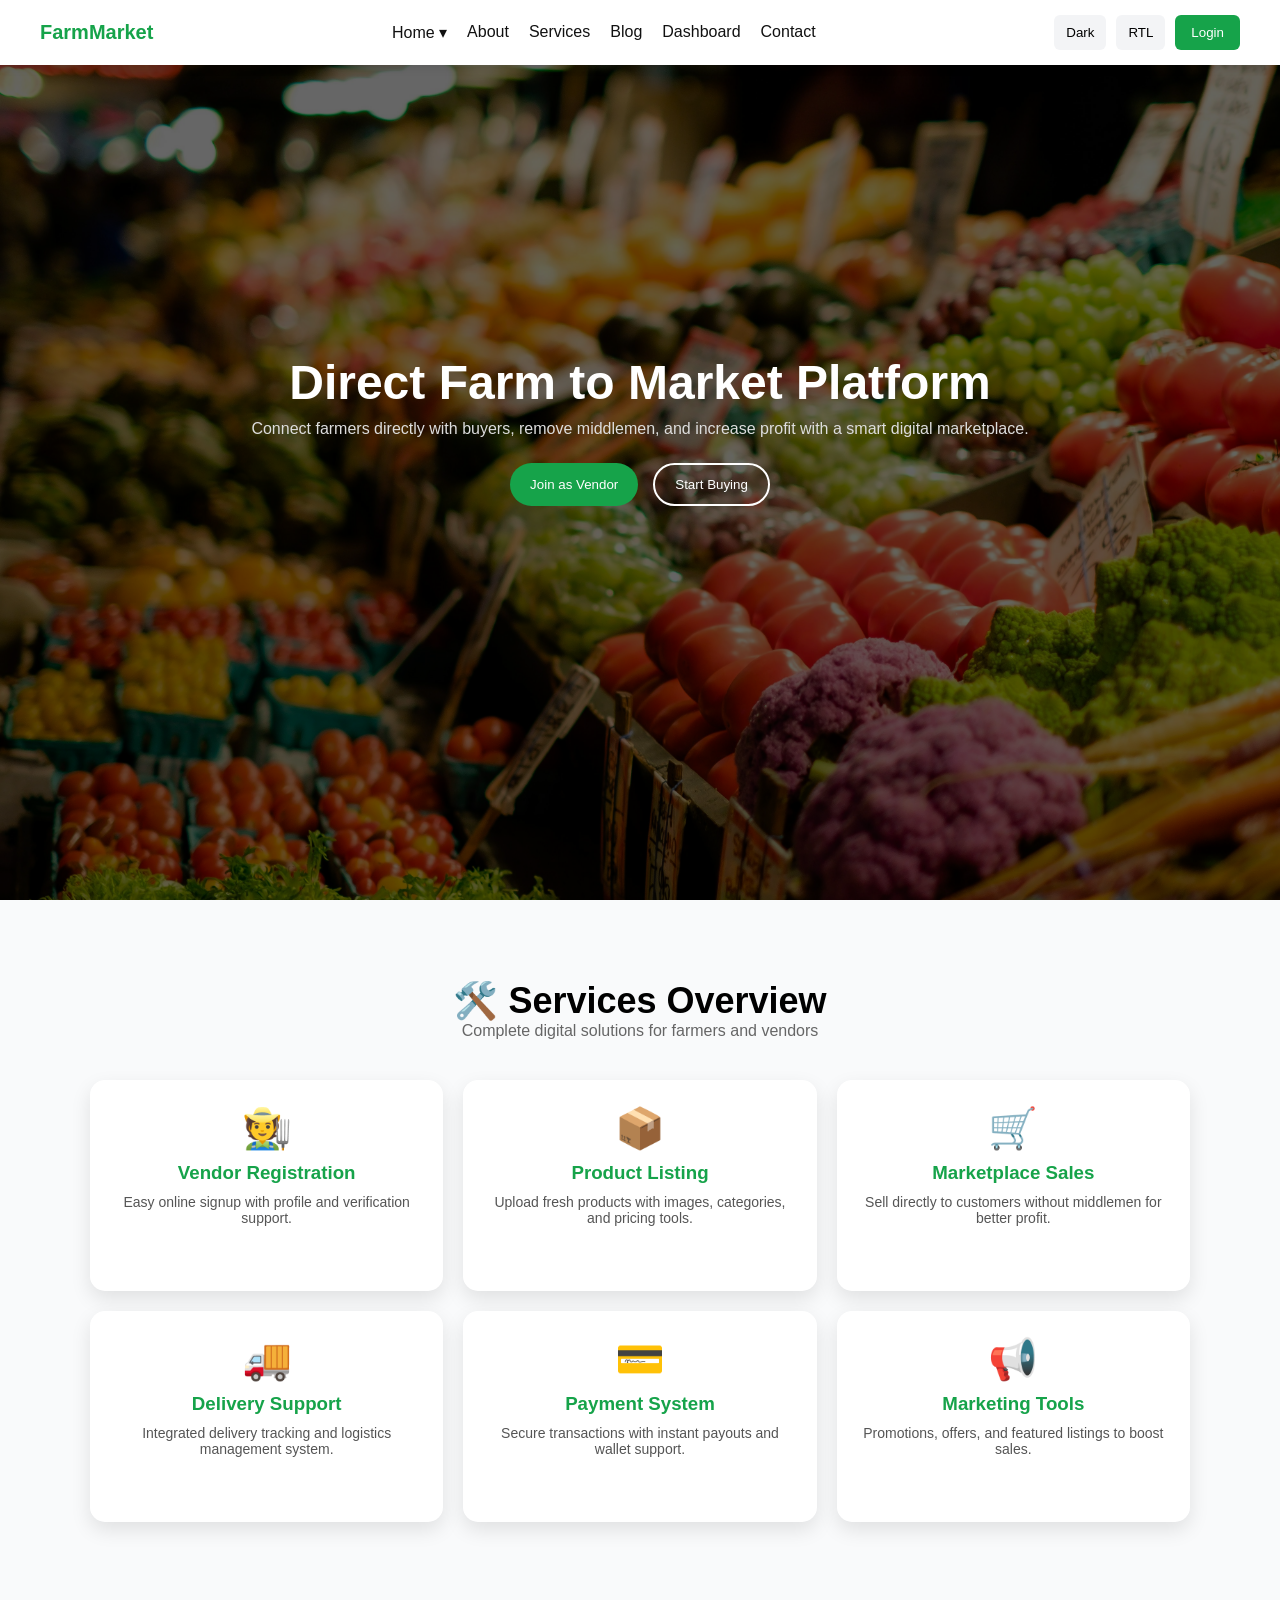
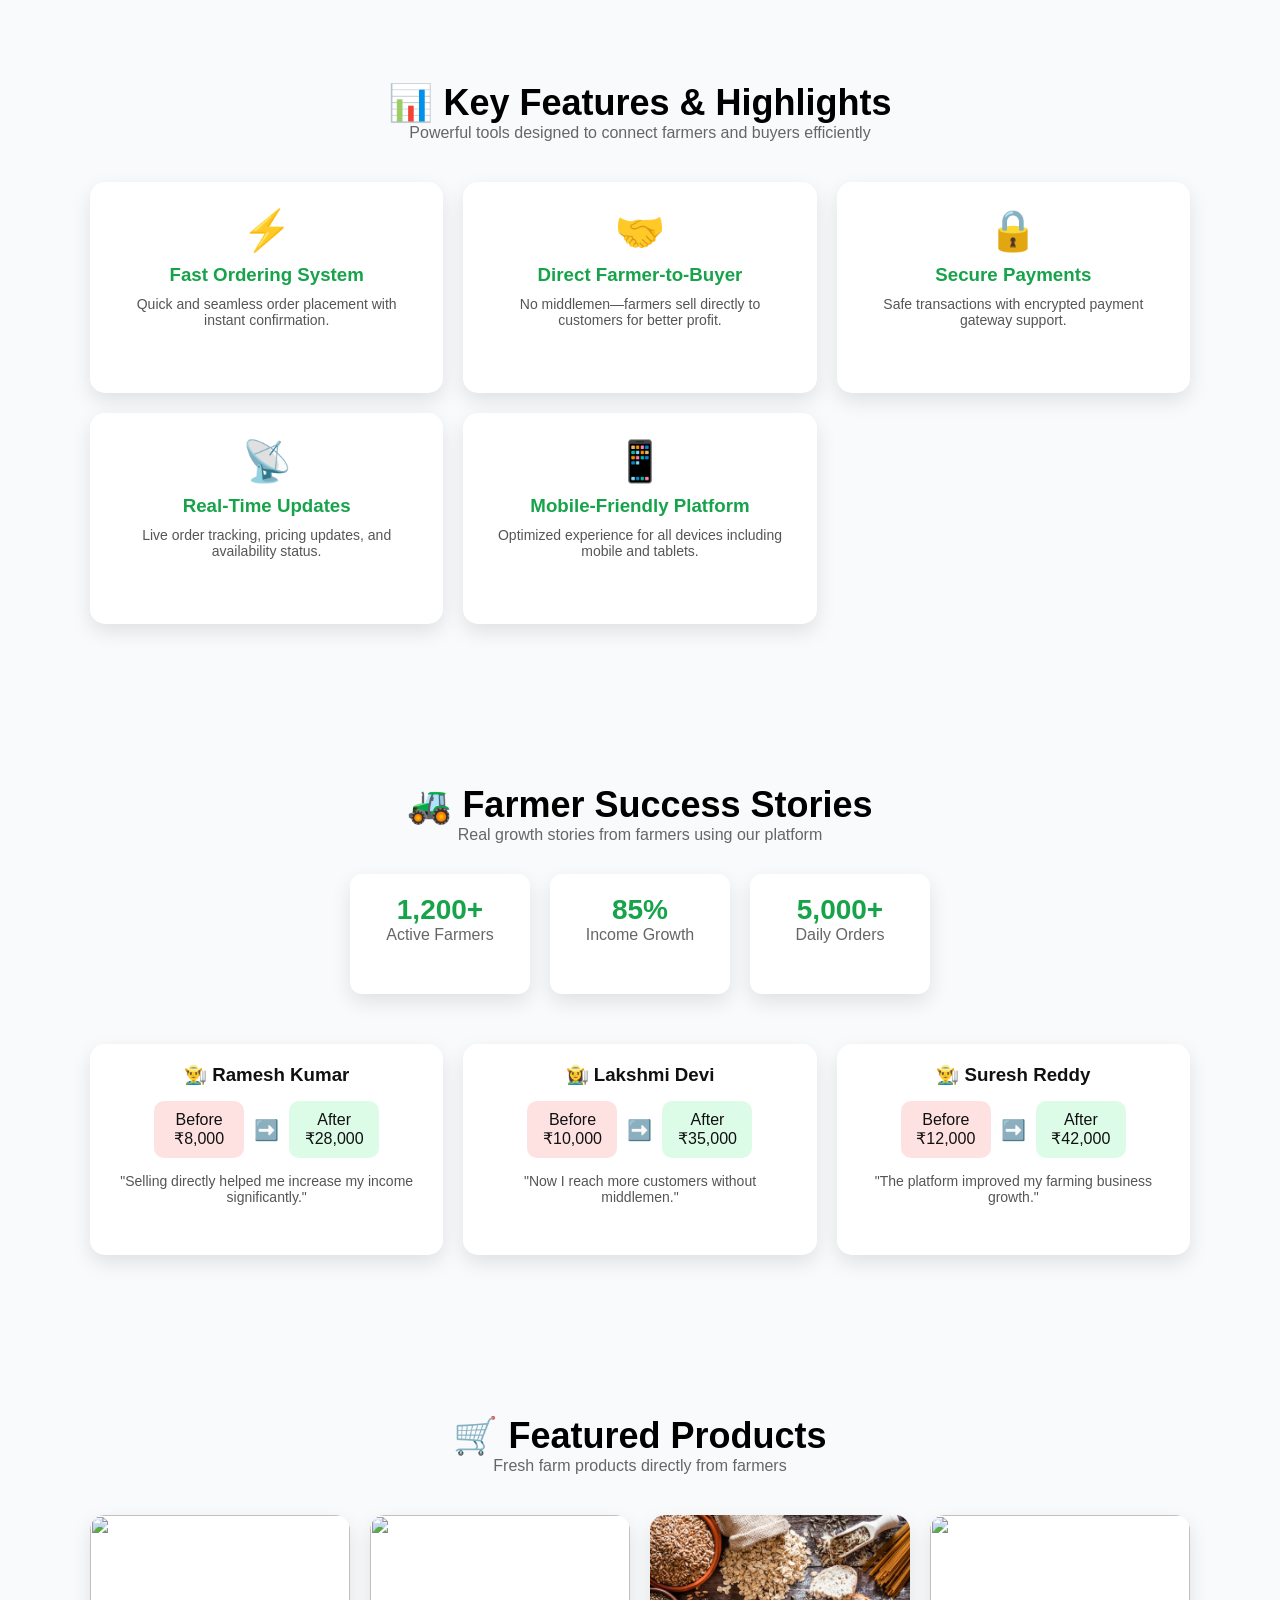
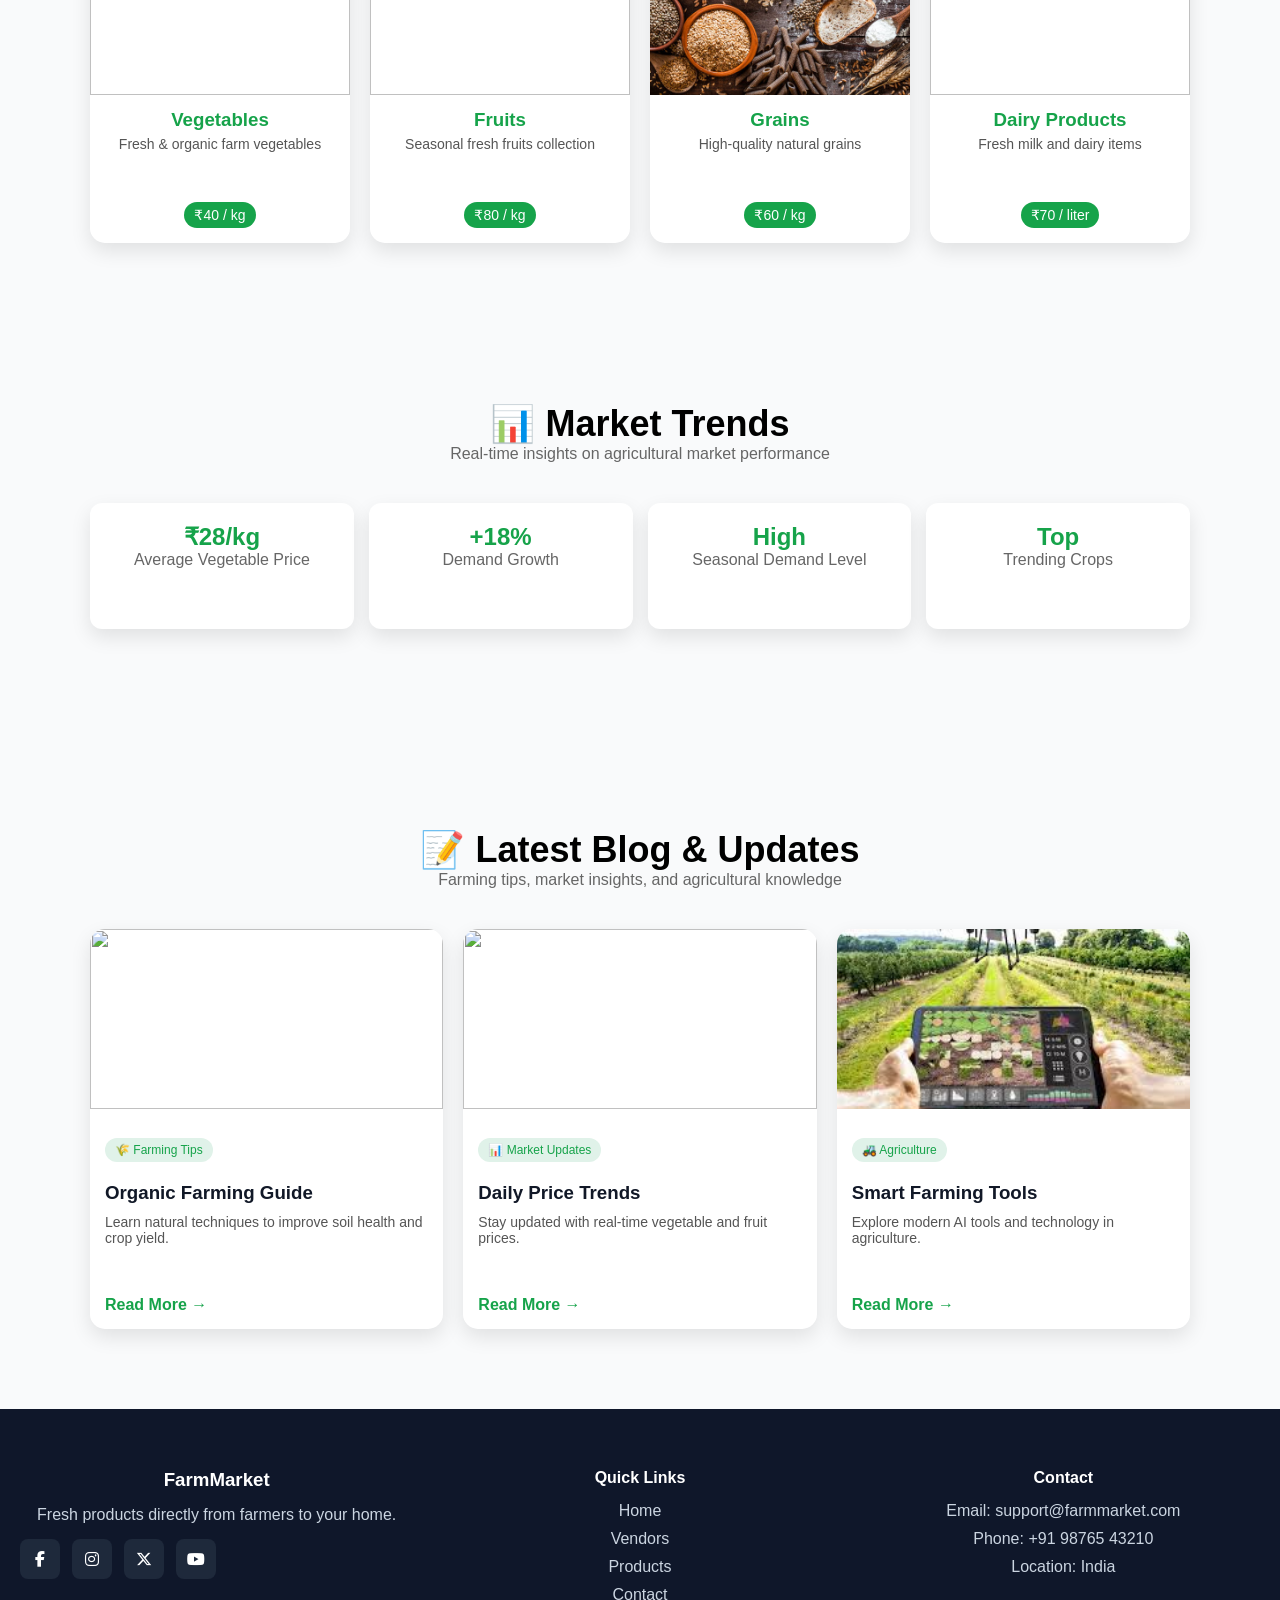
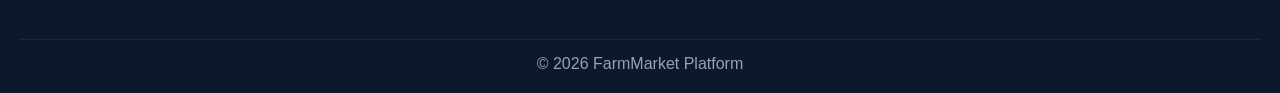
==== commit de1324c2: "first commit" ====
--- a/index.html
+++ b/index.html
@@ -1,487 +1,465 @@
 <!DOCTYPE html>
 <html lang="en">
 <head>
-  <meta charset="UTF-8">
-  <meta name="viewport" content="width=device-width, initial-scale=1.0">
-  <title>Farmers Market Platform</title>
-  <link rel="stylesheet" href="style.css">
+<meta charset="UTF-8">
+<meta name="viewport" content="width=device-width, initial-scale=1.0">
+<title>Farmers Market Platform</title>
+
+<link rel="stylesheet" href="style.css">
+<link rel="stylesheet" href="https://cdnjs.cloudflare.com/ajax/libs/font-awesome/6.5.1/css/all.min.css">
 </head>
 
 <body>
-  <header class="header">
-
-  <!-- LOGO -->
-  <div class="logo">FarmMarket</div>
-
-
-
-
-  <!-- NAVIGATION -->
-  <nav class="nav">
-
- <div class="dropdown">
-
-  <a href="#">Home ▾</a>
-
-  <div class="dropdown-menu">
-    <a href="index.html">Home 1</a>
-    <a href="index 1.html">Home 2</a>
-  </div>
-
-
-    <!-- NAV LINKS -->
-    <a href="#" class="nav-link">About</a>
-    <a href="services.html" class="nav-link">Services</a>
-    <a href="#" class="nav-link">Pricing</a>
-    <a href="#" class="nav-link">Blog</a>
-    <a href="#" class="nav-link">Contact</a>
-    <a href="#" class="nav-link">Dashboard</a>
- </div>
-  </nav>
-
-  
-
-
-   
-
-  <div class="actions">
-    <button class="btn secondary">Login</button>
-    
-    <button id="themeToggle" class="icon-btn">🌙</button>
-  </div>
-  <button class="rtl-toggle" id="rtlToggle" aria-label="Toggle RTL">
-<span id="rtlLabel">LTR</span>
-</button>
-  
+
+<!-- ================= HEADER ================= -->
+<header class="header">
+  <div class="container nav">
+
+    <div class="logo">FarmMarket</div>
+
+    <nav class="navbar" id="navbar">
+      
+
+      <div class="dropdown">
+<a href="#home" class="drop-btn">Home ▾</a>
+ 
+<div class="dropdown-content">
+<a href="index.html">Home 1</a>
+<a href="index 1.html">Home 2</a>
+</div>
+</div>
+      <a href="about.html">About</a>
+      <a href="services.html">Services</a>
+      <a href="b log.html">Blog</a>
+      <a href="#Dashboard">Dashboard</a>
+      <a href="#contact">Contact</a>
+    </nav>
+
+    <div class="actions">
+
+      <!-- DARK MODE -->
+      <button id="themeBtn" class="btn">Dark</button>
+
+      <!-- RTL -->
+      <button id="rtlBtn" class="btn">RTL</button>
+
+      <!-- CTA -->
+      <button class="primary-btn">Login</button>
+
+    </div>
+
+  </div>
 </header>
 
-<section class="bg-section">
-  <div class="overlay">
-
-    <div class="content">
-      <h1>Fresh From Farm to Your Home</h1>
-      <p>
-        Connect directly with local farmers and get organic, fresh products without middlemen.
-      </p>
-
-      <button class="btn primary">Explore Market</button>
-      <button class="btn secondary">Join as Vendor</button>
-    </div>
-
-  </div>
-</section>
-
-<section class="stats-section">
-
-  <div class="stats-container">
-
-    <div class="stat-box">
-      <h2>500+</h2>
-      <p>Farmers</p>
-    </div>
-
-    <div class="stat-box">
-      <h2>10,000+</h2>
-      <p>Customers</p>
-    </div>
-
-    <div class="stat-box">
-      <h2>1,200+</h2>
-      <p>Products</p>
-    </div>
-
-    <div class="stat-box">
-      <h2>98%</h2>
-      <p>Customer Satisfaction</p>
-    </div>
-
-  </div>
-
-</section>
-
-
-
-<section class="categories-section">
-
-  <div class="section-title">
-    <h2 class="k">Product Categories</h2>
-    <p>Explore fresh organic products directly from local farmers.</p>
-  </div>
-
-  <div class="categories-grid">
-
-    <div class="category-card">
-      <img src="images/image 7.jpg" alt="Vegetables">
-
-      <div class="category-content">
-        <h3>Fresh Vegetables</h3>
-        <p>Organic and healthy farm vegetables.</p>
-      </div>
-    </div>
-
-    <div class="category-card">
-      <img src="images/image 8.webp" alt="Fruits">
-
-      <div class="category-content">
-        <h3>Seasonal Fruits</h3>
-        <p>Sweet and naturally grown fruits.</p>
-      </div>
-    </div>
-
-    <div class="category-card">
-      <img src="images/image 9.avif" alt="Dairy">
-
-      <div class="category-content">
-        <h3>Dairy Products</h3>
-        <p>Fresh milk, butter, and cheese products.</p>
-      </div>
-    </div>
-
-  
-
-  </div>
-
-</section>
-
-<section class="products-section">
-
-  <div class="section-title">
-    <h2 class="k1">Fresh Products</h2>
-    <p>Buy fresh organic products directly from local farmers.</p>
-  </div>
-
-  <div class="products-grid">
-
+
+
+<section class="hero">
+
+  <!-- OVERLAY CONTENT -->
+  <div class="hero-content">
+
+    <h1>Direct Farm to Market Platform</h1>
+
+    <p>
+      Connect farmers directly with buyers, remove middlemen,
+      and increase profit with a smart digital marketplace.
+    </p>
+
+    <!-- CTA BUTTONS -->
+    <div class="buttons">
+      <button class="primary">Join as Vendor</button>
+      <button class="secondary">Start Buying</button>
+    </div>
+  </div>
+</section>
+
+
+
+<section class="services">
+
+  <h2>🛠️ Services Overview</h2>
+  <p>Complete digital solutions for farmers and vendors</p>
+
+  <div class="service-grid">
+
+    <div class="service-card">
+      <div class="icon">🧑‍🌾</div>
+      <h3>Vendor Registration</h3>
+      <p>Easy online signup with profile and verification support.</p>
+    </div>
+
+    <div class="service-card">
+      <div class="icon">📦</div>
+      <h3>Product Listing</h3>
+      <p>Upload fresh products with images, categories, and pricing tools.</p>
+    </div>
+
+    <div class="service-card">
+      <div class="icon">🛒</div>
+      <h3>Marketplace Sales</h3>
+      <p>Sell directly to customers without middlemen for better profit.</p>
+    </div>
+
+    <div class="service-card">
+      <div class="icon">🚚</div>
+      <h3>Delivery Support</h3>
+      <p>Integrated delivery tracking and logistics management system.</p>
+    </div>
+
+    <div class="service-card">
+      <div class="icon">💳</div>
+      <h3>Payment System</h3>
+      <p>Secure transactions with instant payouts and wallet support.</p>
+    </div>
+
+    <div class="service-card">
+      <div class="icon">📢</div>
+      <h3>Marketing Tools</h3>
+      <p>Promotions, offers, and featured listings to boost sales.</p>
+    </div>
+
+  </div>
+
+</section>
+
+
+
+<section class="features">
+
+  <h2>📊 Key Features & Highlights</h2>
+  <p>Powerful tools designed to connect farmers and buyers efficiently</p>
+
+  <div class="feature-grid">
+
+    <div class="feature-card">
+      <div class="icon">⚡</div>
+      <h3>Fast Ordering System</h3>
+      <p>Quick and seamless order placement with instant confirmation.</p>
+    </div>
+
+    <div class="feature-card">
+      <div class="icon">🤝</div>
+      <h3>Direct Farmer-to-Buyer</h3>
+      <p>No middlemen—farmers sell directly to customers for better profit.</p>
+    </div>
+
+    <div class="feature-card">
+      <div class="icon">🔒</div>
+      <h3>Secure Payments</h3>
+      <p>Safe transactions with encrypted payment gateway support.</p>
+    </div>
+
+    <div class="feature-card">
+      <div class="icon">📡</div>
+      <h3>Real-Time Updates</h3>
+      <p>Live order tracking, pricing updates, and availability status.</p>
+    </div>
+
+    <div class="feature-card">
+      <div class="icon">📱</div>
+      <h3>Mobile-Friendly Platform</h3>
+      <p>Optimized experience for all devices including mobile and tablets.</p>
+    </div>
+
+  </div>
+
+</section>
+
+
+
+<section class="success">
+
+  <h2>🚜 Farmer Success Stories</h2>
+  <p>Real growth stories from farmers using our platform</p>
+
+  <!-- GROWTH HIGHLIGHTS -->
+  <div class="growth">
+
+    <div class="growth-card">
+      <h3>1,200+</h3>
+      <p>Active Farmers</p>
+    </div>
+
+    <div class="growth-card">
+      <h3>85%</h3>
+      <p>Income Growth</p>
+    </div>
+
+    <div class="growth-card">
+      <h3>5,000+</h3>
+      <p>Daily Orders</p>
+    </div>
+
+  </div>
+
+  <!-- SUCCESS STORIES -->
+  <div class="story-grid">
+
+    <!-- CARD 1 -->
+    <div class="story-card">
+
+      <h3>👨‍🌾 Ramesh Kumar</h3>
+
+      <div class="income">
+        <div class="before">Before<br>₹8,000</div>
+        <div class="arrow">➡️</div>
+        <div class="after">After<br>₹28,000</div>
+      </div>
+
+      <p>"Selling directly helped me increase my income significantly."</p>
+
+    </div>
+
+    <!-- CARD 2 -->
+    <div class="story-card">
+
+      <h3>👩‍🌾 Lakshmi Devi</h3>
+
+      <div class="income">
+        <div class="before">Before<br>₹10,000</div>
+        <div class="arrow">➡️</div>
+        <div class="after">After<br>₹35,000</div>
+      </div>
+
+      <p>"Now I reach more customers without middlemen."</p>
+
+    </div>
+
+    <!-- CARD 3 -->
+    <div class="story-card">
+
+      <h3>👨‍🌾 Suresh Reddy</h3>
+
+      <div class="income">
+        <div class="before">Before<br>₹12,000</div>
+        <div class="arrow">➡️</div>
+        <div class="after">After<br>₹42,000</div>
+      </div>
+
+      <p>"The platform improved my farming business growth."</p>
+
+    </div>
+
+  </div>
+
+</section>
+
+
+
+<section class="products">
+
+  <h2>🛒 Featured Products</h2>
+  <p>Fresh farm products directly from farmers</p>
+
+  <div class="product-grid">
+
+    <!-- VEGETABLES -->
     <div class="product-card">
-      <img src="images/tomata image.jpg" alt="tomata">
-
-      <div class="product-content">
-        <h3>Fresh Tomatoes</h3>
-        <p>Organic farm tomatoes.</p>
-
-        <div class="product-bottom">
-          <span>₹40 / kg</span>
-          <button class="btn primary">Add Cart</button>
-        </div>
-      </div>
-    </div>
-
+      <img src="https://images.unsplash.com/photo-1567306226416-28f0efdc88ce" alt="">
+      <h3>Vegetables</h3>
+      <p>Fresh & organic farm vegetables</p>
+      <span class="price">₹40 / kg</span>
+    </div>
+
+    <!-- FRUITS -->
     <div class="product-card">
-      <img src="images/image 5.webp" alt="Milk">
-
-      <div class="product-content">
-        <h3>Pure Milk</h3>
-        <p>Fresh dairy milk.</p>
-
-        <div class="product-bottom">
-          <span>₹60 / liter</span>
-          <button class="btn primary">Add Cart</button>
-        </div>
-      </div>
-    </div>
-
-    
-
-        
-
+      <img src="https://images.unsplash.com/photo-1571771894821-ce9b6c11b08e" alt="">
+      <h3>Fruits</h3>
+      <p>Seasonal fresh fruits collection</p>
+      <span class="price">₹80 / kg</span>
+    </div>
+
+    <!-- GRAINS -->
     <div class="product-card">
-      <img src="images/image 6.jpg" alt="Apples">
-
-      <div class="product-content">
-        <h3>Fresh Apples</h3>
-        <p>Sweet seasonal apples.</p>
-
-        <div class="product-bottom">
-          <span>₹120 / kg</span>
-          <button class="btn primary">Add Cart</button>
-        </div>
-      </div>
-    </div>
-
-  </div>
-
-</section>
-
-<section class="works-section">
-
-  <div class="section-title">
-    <h2 class="k2">How It Works</h2>
-    <p>Simple process to connect farmers, vendors, and customers.</p>
-  </div>
-
-  <div class="works-grid">
-
-    <div class="work-card">
-      <img src="https://cdn-icons-png.flaticon.com/512/3135/3135715.png" alt="Register">
-
-      <h3>1. Farmers Register</h3>
-
-      <p>
-        Farmers create accounts and list fresh products on the platform.
-      </p>
-    </div>
-
-    <div class="work-card">
-      <img src="https://cdn-icons-png.flaticon.com/512/3500/3500833.png" alt="Browse">
-
-      <h3>2. Customers Browse</h3>
-
-      <p>
-        Customers explore products and choose trusted local farmers.
-      </p>
-    </div>
-
-    <div class="work-card">
-      <img src="https://cdn-icons-png.flaticon.com/512/1046/1046857.png" alt="Delivery">
-
-      <h3>3. Fast Delivery</h3>
-
-      <p>
-        Fresh farm products are delivered quickly and safely.
-      </p>
-    </div>
-
-  </div>
-
-</section>
-
-<section class="services-section">
-
-  <div class="section-title">
-    <h2 class="k3">Our Services</h2>
-    <p>
-      We provide trusted services to farmers, vendors, and customers.
-    </p>
-  </div>
-
-  <div class="services-grid">
-
-    <div class="service-card">
-      <img src="https://cdn-icons-png.flaticon.com/512/1995/1995574.png" alt="Delivery">
-
-      <h3>Fast Delivery</h3>
-
-      <p>
-        Fresh farm products delivered safely and quickly to customers.
-      </p>
-    </div>
-
-    <div class="service-card">
-      <img src="https://cdn-icons-png.flaticon.com/512/1046/1046857.png" alt="Organic">
-
-      <h3>Organic Products</h3>
-
-      <p>
-        Healthy and chemical-free organic products from trusted farms.
-      </p>
-    </div>
-
-    
-
-    <div class="service-card">
-      <img src="https://cdn-icons-png.flaticon.com/512/1077/1077114.png" alt="Support">
-
-      <h3>24/7 Support</h3>
-
-      <p>
-        Dedicated customer support for farmers, vendors, and buyers.
-      </p>
-    </div>
-
-  </div>
-
-</section>
-
-
-<section class="pricing-section">
-
-  <div class="section-title">
-    <h2 class="k4">Pricing Plans</h2>
-    <p>
-      Choose the best plan for your farming business and marketplace growth.
-    </p>
-  </div>
-
-  <div class="pricing-grid">
-
-    <!-- BASIC PLAN -->
-    <div class="pricing-card">
-
-      <h3>Basic</h3>
-
-      <h1>Free</h1>
-
-      <ul>
-        <li>✔ Product Listings</li>
-        <li>✔ Vendor Profile</li>
-        <li>✔ Basic Support</li>
-        <li>✔ Limited Visibility</li>
-      </ul>
-
-      <button class="btn secondary">Choose Plan</button>
-
-    </div>
-
-    <!-- POPULAR PLAN -->
-    <div class="pricing-card popular-card">
-
-      <div class="popular-badge">Popular</div>
-
-      <h3>Pro Vendor</h3>
-
-      <h1>₹499<span>/month</span></h1>
-
-      <ul>
-        <li>✔ Unlimited Listings</li>
-        <li>✔ Priority Visibility</li>
-        <li>✔ Analytics Dashboard</li>
-        <li>✔ Premium Support</li>
-      </ul>
-
-      <button class="btn primary">Get Started</button>
-
-    </div>
-
-    <!-- ENTERPRISE PLAN -->
-    <div class="pricing-card">
-
-      <h3>Enterprise</h3>
-
-      <h1>₹999<span>/month</span></h1>
-
-      <ul>
-        <li>✔ All Pro Features</li>
-        <li>✔ Dedicated Manager</li>
-        <li>✔ Advanced Reports</li>
-        <li>✔ Custom Branding</li>
-      </ul>
-
-      <button class="btn secondary">Choose Plan</button>
-
-    </div>
-
-  </div>
-
-</section>
-
-<section class="testimonials-section">
-
-  <div class="section-title">
-    <h2 class="k5">What Our Customers Say</h2>
-    <p>
-      Trusted by thousands of customers and farmers across the platform.
-    </p>
-  </div>
-
-  <div class="testimonials-grid">
-
-    <div class="testimonial-card">
-
-      <div class="testimonial-top">
-        <img src="https://randomuser.me/api/portraits/men/32.jpg" alt="Customer">
-
-        <div>
-          <h3>Ravi Kumar</h3>
-          <span>★★★★★</span>
-        </div>
-      </div>
-
-      <p>
-        Fresh vegetables arrived quickly and the quality was excellent.
-        Highly recommended platform for organic products.
-      </p>
-
-    </div>
-
-    <div class="testimonial-card">
-
-      <div class="testimonial-top">
-        <img src="https://randomuser.me/api/portraits/women/44.jpg" alt="Customer">
-
-        <div>
-          <h3>Anjali Sharma</h3>
-          <span>★★★★★</span>
-        </div>
-      </div>
-
-      <p>
-        I love buying directly from local farmers. Prices are affordable
-        and products are always fresh.
-      </p>
-
-    </div>
-
-    <div class="testimonial-card">
-
-      <div class="testimonial-top">
-        <img src="https://randomuser.me/api/portraits/men/51.jpg" alt="Customer">
-
-        <div>
-          <h3>Suresh Reddy</h3>
-          <span>★★★★★</span>
-        </div>
-      </div>
-
-      <p>
-        Secure payments, fast delivery, and excellent customer support.
-        Very professional marketplace platform.
-      </p>
-
-    </div>
-
-  </div>
-
-</section>
-
-
-
-
-
-
-
-<!-- FOOTER -->
+      <img src="images/g1 image.jpg" alt="">
+      <h3>Grains</h3>
+      <p>High-quality natural grains</p>
+      <span class="price">₹60 / kg</span>
+    </div>
+
+    <!-- DAIRY -->
+    <div class="product-card">
+      <img src="https://images.unsplash.com/photo-1563636619-e9143da7973b" alt="">
+      <h3>Dairy Products</h3>
+      <p>Fresh milk and dairy items</p>
+      <span class="price">₹70 / liter</span>
+    </div>
+
+  </div>
+
+</section>
+
+
+
+<section class="trends">
+
+  <h2>📊 Market Trends</h2>
+  <p>Real-time insights on agricultural market performance</p>
+
+  <!-- TOP METRICS -->
+  <div class="trend-stats">
+
+    <div class="stat-card">
+      <h3>₹28/kg</h3>
+      <p>Average Vegetable Price</p>
+    </div>
+
+    <div class="stat-card">
+      <h3>+18%</h3>
+      <p>Demand Growth</p>
+    </div>
+
+    <div class="stat-card">
+      <h3>High</h3>
+      <p>Seasonal Demand Level</p>
+    </div>
+
+    <div class="stat-card">
+      <h3>Top</h3>
+      <p>Trending Crops</p>
+    </div>
+
+  </div>
+
+</section>
+
+
+<section class="blog-preview">
+
+  <h2>📝 Latest Blog & Updates</h2>
+  <p>Farming tips, market insights, and agricultural knowledge</p>
+
+  <div class="blog-grid">
+
+    <!-- CARD 1 -->
+    <div class="blog-card">
+      <img src="https://images.unsplash.com/photo-1500937386664-56d1dfef3854" alt="">
+      <div class="content">
+        <span class="tag">🌾 Farming Tips</span>
+        <h3>Organic Farming Guide</h3>
+        <p>Learn natural techniques to improve soil health and crop yield.</p>
+        <a href="#">Read More →</a>
+      </div>
+    </div>
+
+    <!-- CARD 2 -->
+    <div class="blog-card">
+      <img src="https://images.unsplash.com/photo-1523741543316-beb7fc7023d8" alt="">
+      <div class="content">
+        <span class="tag">📊 Market Updates</span>
+        <h3>Daily Price Trends</h3>
+        <p>Stay updated with real-time vegetable and fruit prices.</p>
+        <a href="#">Read More →</a>
+      </div>
+    </div>
+
+    <!-- CARD 3 -->
+    <div class="blog-card">
+      <img src="images/s image.jpg" alt="">
+      <div class="content">
+        <span class="tag">🚜 Agriculture</span>
+        <h3>Smart Farming Tools</h3>
+        <p>Explore modern AI tools and technology in agriculture.</p>
+        <a href="#">Read More →</a>
+      </div>
+    </div>
+
+  </div>
+
+</section>
+
 <footer class="footer">
+
   <div class="footer-container">
 
-    <!-- Brand Info -->
+    <!-- BRAND -->
     <div class="footer-box">
       <h3>FarmMarket</h3>
-      <p>Connecting farmers, vendors, and customers with fresh organic products directly from farms.</p>
-    </div>
-
-    <!-- Quick Links -->
+      <p>Fresh products directly from farmers to your home.</p>
+
+      <div class="social-icons">
+
+        <a href="#"><i class="fa-brands fa-facebook-f"></i></a>
+        <a href="#"><i class="fa-brands fa-instagram"></i></a>
+        <a href="#"><i class="fa-brands fa-x-twitter"></i></a>
+        <a href="#"><i class="fa-brands fa-youtube"></i></a>
+
+      </div>
+    </div>
+
+    <!-- LINKS -->
     <div class="footer-box">
       <h4>Quick Links</h4>
       <a href="#">Home</a>
       <a href="#">Vendors</a>
       <a href="#">Products</a>
-      <a href="#">Pricing</a>
-    </div>
-
-    <!-- Support -->
-    <div class="footer-box">
-      <h4>Support</h4>
-      <a href="#">Help Center</a>
       <a href="#">Contact</a>
-      <a href="#">Privacy Policy</a>
-      <a href="#">Terms</a>
-    </div>
-
-    <!-- Contact -->
+    </div>
+
+    <!-- CONTACT -->
     <div class="footer-box">
       <h4>Contact</h4>
+
       <p>Email: support@farmmarket.com</p>
       <p>Phone: +91 98765 43210</p>
-    </div>
-
-
-
+      <p>Location: India</p>
+    </div>
+
+  </div>
 
   <div class="footer-bottom">
-    <p>© 2026 FarmMarket. All Rights Reserved.</p>
-  </div>
+    © 2026 FarmMarket Platform
+  </div>
+
 </footer>
 
-<script src="index.js"></script>
+
+
+
+
+
+<script src="script.js"></script>
+</body>
+</html>
+
+
+
+
+
+
+      
+        
+
+    </div>
+
+  </div>
+
+</section>
+
+<script src="script.js"></script>
+</body>
+</html>
+
+    
+
+      
+
+
+
+
+        
+
+
+
+
+          
+    
+
+
+
+      
+    
+
+<script src="about.js"></script>
 </body>
 </html>
--- a/style.css
+++ b/style.css
@@ -1,875 +1,1044 @@
+/* ================= BASE ================= */
+
+*{
+margin:0;
+padding:0;
+box-sizing:border-box;
+font-family:Arial;
+}
+
+body{
+background:#fff;
+color:#111;
+transition:0.3s;
+}
+
+/* ================= HEADER ================= */
+.header{
+background:#ffffff;
+box-shadow:0 2px 10px rgba(0,0,0,0.1);
+position:fixed;
+width:100%;
+top:0;
+z-index:1000;
+}
+
+.nav{
+display:flex;
+justify-content:space-between;
+align-items:center;
+padding:15px 40px;
+}
+
+.logo{
+font-size:20px;
+font-weight:bold;
+color:#16a34a;
+}
+
+.navbar{
+display:flex;
+gap:20px;
+}
+
+.navbar a{
+text-decoration:none;
+color:#111;
+}
+
+/* BUTTONS */
+.actions{
+display:flex;
+gap:10px;
+}
+
+.btn{
+padding:8px 12px;
+border:none;
+cursor:pointer;
+background:#f3f4f6;
+border-radius:6px;
+}
+
+.primary-btn{
+padding:10px 16px;
+background:#16a34a;
+color:#fff;
+border:none;
+border-radius:6px;
+cursor:pointer;
+}
+
+/* ================= DARK MODE ================= */
+.dark-mode{
+background:#111827;
+color:#fff;
+}
+
+.dark-mode .header{
+background:#1f2937;
+}
+
+.dark-mode .navbar a{
+color:#fff;
+}
+
+.dark-mode .btn{
+background:#374151;
+color:#fff;
+}
+
+/* ================= RTL ================= */
+.rtl{
+direction:rtl;
+text-align:right;
+}
+
+
+
+/* COLORS (2 MAIN ONLY) */
+:root {
+  --primary: #16a34a;
+  --secondary: #111827;
+}
+
+/* RESET */
+body {
+  margin: 0;
+  font-family: Arial;
+}
+
+/* HERO SECTION */
+.hero {
+  height: 100vh;
+  background: url("images/b6\ image.jpg") center/cover no-repeat;
+  position: relative;
+  display: flex;
+  align-items: center;
+  justify-content: center;
+}
+
+/* DARK OVERLAY */
+.hero::before {
+  content: "";
+  position: absolute;
+  top: 0;
+  left: 0;
+  right: 0;
+  bottom: 0;
+  background: rgba(0,0,0,0.6);
+}
+
+/* CONTENT */
+.hero-content {
+  position: relative;
+  text-align: center;
+  color: white;
+  max-width: 900px;
+  padding: 20px;
+
+  animation: fadeUp 1s ease;
+}
+
+/* TITLE */
+.hero-content h1 {
+  font-size: 48px;
+  margin-bottom: 10px;
+}
+
+/* SUBTITLE */
+.hero-content p {
+  font-size: 16px;
+  color: #ddd;
+  margin-bottom: 25px;
+}
+
+/* BUTTONS */
+.buttons {
+  display: flex;
+  justify-content: center;
+  gap: 15px;
+  margin-bottom: 40px;
+}
+
+.primary {
+  background: var(--primary);
+  color: white;
+  border: none;
+  padding: 12px 20px;
+  border-radius: 25px;
+  cursor: pointer;
+  transition: 0.3s;
+}
+
+.secondary {
+  background: transparent;
+  border: 2px solid white;
+  color: white;
+  padding: 12px 20px;
+  border-radius: 25px;
+  cursor: pointer;
+  transition: 0.3s;
+}
+
+.primary:hover {
+  background: #15803d;
+}
+
+.secondary:hover {
+  background: white;
+  color: black;
+}
+
+
 /* COLORS */
 :root {
   --primary: #16a34a;
-  --secondary: #64748b;
-  --bg: #ffffff;
-  --text: #111;
-}
-
-/* DARK MODE */
-body.dark {
-  --bg: #0f172a;
-  --text: #ffffff;
-}
-
+  --secondary: #111827;
+}
+
+/* RESET */
 body {
   margin: 0;
   font-family: Arial;
-  background: var(--bg);
-  color: var(--text);
-}
-
-/* HEADER */
-.header {
+  background: #f9fafb;
+  text-align: center;
+}
+
+/* SECTION */
+.services {
+  padding: 80px 20px;
+}
+
+/* TITLE */
+.services h2 {
+  font-size: 36px;
+  color: black;
+}
+
+.services p {
+  color: #666;
+  margin-bottom: 40px;
+}
+
+/* GRID */
+.service-grid {
+  display: grid;
+  grid-template-columns: repeat(3, 1fr);
+  gap: 20px;
+  max-width: 1100px;
+  margin: auto;
+}
+
+/* CARD */
+.service-card {
+  background: white;
+  padding: 25px;
+  border-radius: 15px;
+  box-shadow: 0 8px 20px rgba(0,0,0,0.1);
+  transition: 0.4s ease;
+
+  opacity: 0;
+  transform: translateY(40px);
+  animation: fadeUp 0.8s forwards;
+}
+
+/* animation delay */
+.service-card:nth-child(1) { animation-delay: 0.1s; }
+.service-card:nth-child(2) { animation-delay: 0.2s; }
+.service-card:nth-child(3) { animation-delay: 0.3s; }
+.service-card:nth-child(4) { animation-delay: 0.4s; }
+.service-card:nth-child(5) { animation-delay: 0.5s; }
+.service-card:nth-child(6) { animation-delay: 0.6s; }
+
+/* ICON */
+.icon {
+  font-size: 40px;
+  margin-bottom: 10px;
+}
+
+/* TEXT */
+.service-card h3 {
+  color: var(--primary);
+  margin-bottom: 10px;
+}
+
+.service-card p {
+  color: #555;
+  font-size: 14px;
+}
+
+/* HOVER EFFECT */
+.service-card:hover {
+  transform: translateY(-10px) scale(1.05);
+  box-shadow: 0 15px 30px rgba(0,0,0,0.2);
+}
+
+/* ANIMATION */
+@keyframes fadeUp {
+  from {
+    opacity: 0;
+    transform: translateY(60px);
+  }
+  to {
+    opacity: 1;
+    transform: translateY(0);
+  }
+}
+
+/* RESPONSIVE */
+@media (max-width: 1000px) {
+  .service-grid {
+    grid-template-columns: repeat(2, 1fr);
+  }
+}
+
+@media (max-width: 600px) {
+  .service-grid {
+    grid-template-columns: 1fr;
+  }
+}
+
+/* COLORS */
+:root {
+  --primary: #16a34a;
+  --secondary: #111827;
+}
+
+/* BASE */
+body {
+  margin: 0;
+  font-family: Arial;
+  background: #f9fafb;
+  text-align: center;
+}
+
+/* SECTION */
+.features {
+  padding: 80px 20px;
+}
+
+/* TITLE */
+.features h2 {
+  font-size: 36px;
+  color: black;
+}
+
+.features p {
+  color: #666;
+  margin-bottom: 40px;
+}
+
+/* GRID */
+.feature-grid {
+  display: grid;
+  grid-template-columns: repeat(3, 1fr);
+  gap: 20px;
+  max-width: 1100px;
+  margin: auto;
+}
+
+/* CARD */
+.feature-card {
+  background: white;
+  padding: 25px;
+  border-radius: 15px;
+  box-shadow: 0 8px 20px rgba(0,0,0,0.1);
+  transition: 0.4s ease;
+
+  opacity: 0;
+  transform: translateY(40px);
+  animation: fadeUp 0.8s forwards;
+}
+
+/* animation delay */
+.feature-card:nth-child(1) { animation-delay: 0.1s; }
+.feature-card:nth-child(2) { animation-delay: 0.2s; }
+.feature-card:nth-child(3) { animation-delay: 0.3s; }
+.feature-card:nth-child(4) { animation-delay: 0.4s; }
+.feature-card:nth-child(5) { animation-delay: 0.5s; }
+
+/* ICON */
+.icon {
+  font-size: 40px;
+  margin-bottom: 10px;
+  color: var(--primary);
+}
+
+/* TEXT */
+.feature-card h3 {
+  color: var(--primary);
+  margin-bottom: 10px;
+}
+
+.feature-card p {
+  color: #555;
+  font-size: 14px;
+}
+
+/* HOVER EFFECT */
+.feature-card:hover {
+  transform: translateY(-10px) scale(1.05);
+  box-shadow: 0 15px 30px rgba(0,0,0,0.2);
+}
+
+/* ANIMATION */
+@keyframes fadeUp {
+  from {
+    opacity: 0;
+    transform: translateY(60px);
+  }
+  to {
+    opacity: 1;
+    transform: translateY(0);
+  }
+}
+
+/* RESPONSIVE */
+@media (max-width: 1000px) {
+  .feature-grid {
+    grid-template-columns: repeat(2, 1fr);
+  }
+}
+
+@media (max-width: 600px) {
+  .feature-grid {
+    grid-template-columns: 1fr;
+  }
+}
+
+/* COLORS */
+:root {
+  --primary: #16a34a;
+  --secondary: #111827;
+}
+
+/* BASE */
+body {
+  margin: 0;
+  font-family: Arial;
+  background: #f9fafb;
+  text-align: center;
+}
+
+/* SECTION */
+.success {
+  padding: 80px 20px;
+}
+
+/* TITLE */
+.success h2 {
+  font-size: 36px;
+  color: black;
+}
+
+.success p {
+  color: #666;
+  margin-bottom: 30px;
+}
+
+/* GROWTH SECTION */
+.growth {
   display: flex;
-  justify-content: space-between;
-  padding: 15px 40px;
+  justify-content: center;
+  gap: 20px;
+  flex-wrap: wrap;
+  margin-bottom: 50px;
+}
+
+.growth-card {
+  background: white;
+  padding: 20px;
+  width: 180px;
+  border-radius: 12px;
+  box-shadow: 0 8px 20px rgba(0,0,0,0.1);
+
+  animation: fadeUp 0.8s ease;
+}
+
+.growth-card h3 {
+  color: var(--primary);
+  font-size: 28px;
+}
+
+/* STORY GRID */
+.story-grid {
+  display: grid;
+  grid-template-columns: repeat(3, 1fr);
+  gap: 20px;
+  max-width: 1100px;
+  margin: auto;
+}
+
+/* CARD */
+.story-card {
+  background: white;
+  padding: 20px;
+  border-radius: 15px;
+  box-shadow: 0 8px 20px rgba(0,0,0,0.1);
+  transition: 0.3s;
+
+  opacity: 0;
+  transform: translateY(40px);
+  animation: fadeUp 0.8s forwards;
+}
+
+/* animation delay */
+.story-card:nth-child(1) { animation-delay: 0.2s; }
+.story-card:nth-child(2) { animation-delay: 0.4s; }
+.story-card:nth-child(3) { animation-delay: 0.6s; }
+
+/* INCOME BOX */
+.income {
+  display: flex;
+  justify-content: center;
   align-items: center;
-  border-bottom: 1px solid #ddd;
-}
-
-.nav a {
-  margin-left: 30PX;
+  gap: 10px;
+  margin: 15px 0;
+}
+
+.before, .after {
+  padding: 10px;
+  border-radius: 10px;
+  width: 90px;
+}
+
+.before {
+  background: #fee2e2;
+}
+
+.after {
+  background: #dcfce7;
+}
+
+.arrow {
+  font-size: 20px;
+}
+
+/* TEXT */
+.story-card p {
+  color: #555;
+  font-size: 14px;
+}
+
+/* HOVER */
+.story-card:hover {
+  transform: translateY(-10px) scale(1.05);
+}
+
+/* ANIMATION */
+@keyframes fadeUp {
+  from {
+    opacity: 0;
+    transform: translateY(60px);
+  }
+  to {
+    opacity: 1;
+    transform: translateY(0);
+  }
+}
+
+/* RESPONSIVE */
+@media (max-width: 1000px) {
+  .story-grid {
+    grid-template-columns: 1fr;
+  }
+}
+
+/* COLORS */
+:root {
+  --primary: #16a34a;
+  --secondary: #111827;
+}
+
+/* BASE */
+body {
+  margin: 0;
+  font-family: Arial;
+  background: #f9fafb;
+  text-align: center;
+}
+
+/* SECTION */
+.products {
+  padding: 80px 20px;
+}
+
+/* TITLE */
+.products h2 {
+  font-size: 36px;
+  color: black;
+}
+
+.products p {
+  color: #666;
+  margin-bottom: 40px;
+}
+
+/* GRID */
+.product-grid {
+  display: grid;
+  grid-template-columns: repeat(4, 1fr);
   gap: 20px;
-  text-decoration: none;
-  color: var(--text);
-}
-
-.actions {
-  display: flex;
-  gap: 10px;
-  align-items: center;
-}
-
-/* BUTTONS */
-.btn {
-  padding: 8px 14px;
-  border: none;
-  border-radius: 6px;
-  cursor: pointer;
-}
-
-.primary {
+  max-width: 1100px;
+  margin: auto;
+}
+
+/* CARD */
+.product-card {
+  background: white;
+  border-radius: 15px;
+  overflow: hidden;
+  box-shadow: 0 8px 20px rgba(0,0,0,0.1);
+  transition: 0.4s ease;
+
+  opacity: 0;
+  transform: translateY(40px);
+  animation: fadeUp 0.8s forwards;
+}
+
+/* delay */
+.product-card:nth-child(1) { animation-delay: 0.1s; }
+.product-card:nth-child(2) { animation-delay: 0.2s; }
+.product-card:nth-child(3) { animation-delay: 0.3s; }
+.product-card:nth-child(4) { animation-delay: 0.4s; }
+
+/* IMAGE */
+.product-card img {
+  width: 100%;
+  height: 180px;
+  object-fit: cover;
+  transition: 0.4s ease;
+}
+
+/* HOVER EFFECT */
+.product-card:hover img {
+  transform: scale(1.1);
+}
+
+/* TEXT */
+.product-card h3 {
+  color: var(--primary);
+  margin: 10px 0 5px;
+}
+
+.product-card p {
+  font-size: 14px;
+  color: #555;
+}
+
+/* PRICE */
+.price {
+  display: inline-block;
+  margin: 10px 0 15px;
+  padding: 5px 10px;
   background: var(--primary);
   color: white;
-}
-
-.secondary {
-  background: var(--secondary);
-  color: white;
-}
-
-.icon-btn {
-  background: transparent;
-  border: none;
-  font-size: 18px;
-  cursor: pointer;
-}
-
-/* HERO */
-.hero {
+  border-radius: 20px;
+  font-size: 14px;
+}
+
+/* ANIMATION */
+@keyframes fadeUp {
+  from {
+    opacity: 0;
+    transform: translateY(60px);
+  }
+  to {
+    opacity: 1;
+    transform: translateY(0);
+  }
+}
+
+/* RESPONSIVE */
+@media (max-width: 1000px) {
+  .product-grid {
+    grid-template-columns: repeat(2, 1fr);
+  }
+}
+
+@media (max-width: 600px) {
+  .product-grid {
+    grid-template-columns: 1fr;
+  }
+}
+
+/* COLORS */
+:root {
+  --primary: #16a34a;
+  --secondary: #111827;
+}
+
+/* BASE */
+body {
+  margin: 0;
+  font-family: Arial;
+  background: #f9fafb;
   text-align: center;
+}
+
+/* SECTION */
+.trends {
   padding: 80px 20px;
 }
 
-/* SECTIONS */
-.section {
-  padding: 60px 20px;
-  text-align: center;
-}
-
-.dark-section {
-  background: #f1f5f9;
+/* TITLE */
+.trends h2 {
+  font-size: 36px;
+  color:black;
+}
+
+.trends p {
+  color: #666;
+  margin-bottom: 40px;
 }
 
 /* STATS */
-.stats {
-  display: flex;
-  justify-content: center;
-  gap: 40px;
-  padding: 40px;
-  background: #e2f7e1;
-}
-
-.stat-box {
-  text-align: center;
-}
-
-/* GRID */
-.grid {
+.trend-stats {
   display: grid;
-  grid-template-columns: repeat(auto-fit, minmax(220px, 1fr));
-  gap: 20px;
-  margin-top: 30px;
-}
-
-/* CARDS */
-.card, .price-card {
+  grid-template-columns: repeat(4, 1fr);
+  gap: 15px;
+  max-width: 1100px;
+  margin: auto;
+  margin-bottom: 40px;
+}
+
+.stat-card {
   background: white;
   padding: 20px;
-  border-radius: 10px;
-  box-shadow: 0 2px 10px rgba(0,0,0,0.1);
-}
-
-/* POPULAR */
-.popular {
-  border: 2px solid var(--primary);
-}
-
-/* FOOTER */
-.footer {
+  border-radius: 12px;
+  box-shadow: 0 8px 20px rgba(0,0,0,0.1);
+
+  animation: fadeUp 0.8s ease;
+}
+
+.stat-card h3 {
+  color: var(--primary);
+  font-size: 24px;
+}
+
+
+/* hover */
+.trend-card:hover {
+  transform: translateY(-8px);
+}
+
+/* TAGS */
+.tag {
+  display: inline-block;
+  margin-top: 10px;
+  padding: 5px 10px;
+  border-radius: 20px;
+  font-size: 12px;
+  color: white;
+}
+
+.up {
+  background: #16a34a;
+}
+
+.stable {
+  background: #6b7280;
+}
+
+/* ANIMATION */
+@keyframes fadeUp {
+  from {
+    opacity: 0;
+    transform: translateY(60px);
+  }
+  to {
+    opacity: 1;
+    transform: translateY(0);
+  }
+}
+
+/* RESPONSIVE */
+@media (max-width: 900px) {
+  .trend-stats {
+    grid-template-columns: repeat(2, 1fr);
+  }
+
+  .trend-grid {
+    grid-template-columns: 1fr;
+  }
+}
+
+underline animation */
+.navbar a::after{
+content:"";
+position:absolute;
+left:0;
+bottom:-4px;
+width:0%;
+height:2px;
+background:#16a34a;
+transition:0.3s;
+}
+
+.navbar a:hover{
+color:#16a34a;
+}
+
+.navbar a:hover::after{
+width:100%;
+}
+
+/* COLORS */
+:root {
+  --primary: #16a34a;
+  --secondary: #111827;
+}
+
+/* BASE */
+body {
+  margin: 0;
+  font-family: Arial;
+  background: #f9fafb;
   text-align: center;
-  padding: 20px;
-  background: #0f172a;
-  color: white;
-}
-
-.footer {
-  background: #0f172a;
-  color: white;
-  padding: 50px 20px 20px;
-}
-
-.footer-container {
+}
+
+/* SECTION */
+.blog-preview {
+  padding: 80px 20px;
+}
+
+/* TITLE */
+.blog-preview h2 {
+  font-size: 36px;
+  color: black;
+}
+
+.blog-preview p {
+  color: #666;
+  margin-bottom: 40px;
+}
+
+/* GRID */
+.blog-grid {
   display: grid;
-  grid-template-columns: repeat(auto-fit, minmax(200px, 1fr));
-  gap: 30px;
-  max-width: 1200px;
+  grid-template-columns: repeat(3, 1fr);
+  gap: 20px;
+  max-width: 1100px;
   margin: auto;
 }
 
+/* CARD */
+.blog-card {
+  background: white;
+  border-radius: 15px;
+  overflow: hidden;
+  box-shadow: 0 8px 20px rgba(0,0,0,0.1);
+  transition: 0.4s ease;
+
+  opacity: 0;
+  transform: translateY(40px);
+  animation: fadeUp 0.8s forwards;
+}
+
+/* animation delay */
+.blog-card:nth-child(1) { animation-delay: 0.2s; }
+.blog-card:nth-child(2) { animation-delay: 0.4s; }
+.blog-card:nth-child(3) { animation-delay: 0.6s; }
+
+/* IMAGE */
+.blog-card img {
+  width: 100%;
+  height: 180px;
+  object-fit: cover;
+  transition: 0.4s ease;
+}
+
+/* HOVER EFFECT */
+.blog-card:hover img {
+  transform: scale(1.1);
+}
+
+.blog-card:hover {
+  transform: translateY(-10px);
+}
+
+/* CONTENT */
+.content {
+  padding: 15px;
+  text-align: left;
+}
+
+/* TAG */
+.tag {
+  display: inline-block;
+  font-size: 12px;
+  padding: 5px 10px;
+  background: #e0f2e9;
+  color: var(--primary);
+  border-radius: 20px;
+  margin-bottom: 10px;
+}
+
+/* TITLE */
+.content h3 {
+  margin: 10px 0;
+  color: var(--secondary);
+}
+
+/* TEXT */
+.content p {
+  font-size: 14px;
+  color: #555;
+}
+
+/* READ MORE LINK */
+.content a {
+  display: inline-block;
+  margin-top: 10px;
+  color: var(--primary);
+  font-weight: bold;
+  text-decoration: none;
+  transition: 0.3s;
+}
+
+.content a:hover {
+  color: #15803d;
+  transform: translateX(5px);
+}
+
+/* ANIMATION */
+@keyframes fadeUp {
+  from {
+    opacity: 0;
+    transform: translateY(60px);
+  }
+  to {
+    opacity: 1;
+    transform: translateY(0);
+  }
+}
+
+/* RESPONSIVE */
+@media (max-width: 1000px) {
+  .blog-grid {
+    grid-template-columns: 1fr;
+  }
+}
+.footer{
+background:#0f172a;
+color:#fff;
+padding:60px 20px 20px;
+}
+
+.footer-container{
+display:grid;
+grid-template-columns:repeat(3,1fr);
+gap:30px;
+}
+
 .footer-box h3,
-.footer-box h4 {
-  margin-bottom: 10px;
-}
-
-.footer-box p {
-  font-size: 14px;
-  line-height: 1.6;
-  color: #cbd5e1;
-}
-
-.footer-box a {
-  display: block;
-  text-decoration: none;
-  color: #cbd5e1;
-  margin: 5px 0;
-  font-size: 14px;
-}
-
-.footer-box a:hover {
-  color: #16a34a;
-}
-
-.footer-bottom {
-  text-align: center;
-  margin-top: 30px;
-  border-top: 1px solid #334155;
-  padding-top: 15px;
-  font-size: 13px;
-  color: #94a3b8;
-}
-
-.bg-section {
-  background-image: url("https://images.unsplash.com/photo-1500937386664-56d1dfef3854");
-  background-size: cover;
-  background-position: center;
-  height: 90vh;
-  display: flex;
-  align-items: center;
-  justify-content: center;
-  position: relative;
-}
-
-/* Dark overlay for readability */
-.overlay {
-  background: rgba(0, 0, 0, 0.6);
-  width: 100%;
-  height: 100%;
-  display: flex;
-  align-items: center;
-  justify-content: center;
-}
-
-/* Content styling */
-.content {
-  text-align: center;
-  color: white;
-  max-width: 700px;
-  padding: 20px;
-}
-
-.content h1 {
-  font-size: 48px;
-  margin-bottom: 15px;
-}
-
-.content p {
-  font-size: 18px;
-  margin-bottom: 25px;
-  line-height: 1.6;
-}
-
-/* Buttons spacing */
-.content .btn {
-  margin: 5px;
-}
-
-.stats-section {
-  padding: 80px 8%;
-  background: #f8faf8;
-}
-
-.stats-container {
-  display: grid;
-  grid-template-columns: repeat(auto-fit, minmax(220px, 1fr));
-  gap: 25px;
-}
-
-.stat-box {
-  background: white;
-  padding: 40px 20px;
-  border-radius: 12px;
-  text-align: center;
-  box-shadow: 0 2px 10px rgba(0,0,0,0.08);
-  transition: 0.3s;
-}
-
-.stat-box:hover {
-  transform: translateY(-5px);
-}
-
-.stat-box h2 {
-  font-size: 42px;
-  color: #16a34a;
-  margin-bottom: 10px;
-}
-
-.stat-box p {
-  font-size: 18px;
-  color: #555;
-}
-
-.about-section {
-  display: flex;
-  align-items: center;
-  justify-content: space-between;
-  gap: 50px;
-  padding: 80px 8%;
-  background: white;
-  flex-wrap: wrap;
-}
-
-.about-image {
-  flex: 1;
-}
-
-.about-image img {
-  width: 100%;
-  border-radius: 12px;
-  object-fit: cover;
-}
-
-.about-content {
-  flex: 1;
-}
-
-.about-content h2 {
-  font-size: 40px;
-  margin-bottom: 20px;
-  color: #111;
-}
-
-.about-content p {
-  font-size: 17px;
-  line-height: 1.8;
-  margin-bottom: 20px;
-  color: #555;
-}
-
-
-.categories-section {
-  padding: 80px 8%;
-  background: #f8faf8;
-}
-
-.section-title {
-  text-align: center;
-  margin-bottom: 50px;
-}
-
-.section-title h2 {
-  font-size: 40px;
-  margin-bottom: 15px;
-}
-
-.section-title p {
-  color: #555;
-  font-size: 17px;
-}
-
-.categories-grid {
-  display: grid;
-  grid-template-columns: repeat(auto-fit, minmax(250px, 1fr));
-  gap: 30px;
-}
-
-.category-card {
-  background: white;
-  border-radius: 12px;
-  overflow: hidden;
-  box-shadow: 0 2px 12px rgba(0,0,0,0.08);
-  transition: 0.3s;
-}
-
-.category-card:hover {
-  transform: translateY(-8px);
-}
-
-.category-card img {
-  width: 100%;
-  height: 220px;
-  object-fit: cover;
-}
-
-.category-content {
-  padding: 20px;
-}
-
-.category-content h3 {
-  margin-bottom: 10px;
-  color: #111;
-}
-
-.category-content p {
-  color: #666;
-  line-height: 1.6;
-}
-
-
-.products-section {
-  padding: 80px 8%;
-  background: #f8faf8;
-}
-
-.products-grid {
-  display: grid;
-  grid-template-columns: repeat(auto-fit, minmax(260px, 1fr));
-  gap: 30px;
-}
-
-.product-card {
-  background: white;
-  border-radius: 12px;
-  overflow: hidden;
-  box-shadow: 0 2px 12px rgba(0,0,0,0.08);
-  transition: 0.3s;
-}
-
-.product-card:hover {
-  transform: translateY(-8px);
-}
-
-.product-card img {
-  width: 100%;
-  height: 220px;
-  object-fit: cover;
-}
-
-.product-content {
-  padding: 20px;
-}
-
-.product-content h3 {
-  margin-bottom: 10px;
-  color: #111;
-}
-
-.product-content p {
-  color: #666;
-  margin-bottom: 20px;
-}
-
-.product-bottom {
-  display: flex;
-  justify-content: space-between;
-  align-items: center;
-}
-
-.product-bottom span {
-  font-weight: bold;
-  color: #16a34a;
-}
-
-.works-section {
-  padding: 80px 8%;
-  background: white;
-}
-
-.works-grid {
-  display: grid;
-  grid-template-columns: repeat(auto-fit, minmax(260px, 1fr));
-  gap: 30px;
-}
-
-.work-card {
-  background: #f8faf8;
-  padding: 40px 25px;
-  border-radius: 12px;
-  text-align: center;
-  box-shadow: 0 2px 12px rgba(0,0,0,0.08);
-  transition: 0.3s;
-}
-
-.work-card:hover {
-  transform: translateY(-8px);
-}
-
-.work-card img {
-  width: 80px;
-  height: 80px;
-  margin-bottom: 20px;
-}
-
-.work-card h3 {
-  margin-bottom: 15px;
-  color: #111;
-}
-
-.work-card p {
-  color: #666;
-  line-height: 1.7;
-}
-
-.services-section {
-  padding: 80px 8%;
-  background: #f8faf8;
-}
-
-.services-grid {
-  display: grid;
-  grid-template-columns: repeat(auto-fit, minmax(250px, 1fr));
-  gap: 30px;
-}
-
-.service-card {
-  background: white;
-  padding: 40px 25px;
-  border-radius: 12px;
-  text-align: center;
-  box-shadow: 0 2px 12px rgba(0,0,0,0.08);
-  transition: 0.3s;
-}
-
-
-/* DROPDOWN PARENT */
+.footer-box h4{
+margin-bottom:15px;
+}
+
+.footer-box p,
+.footer-box a{
+color:#cbd5e1;
+text-decoration:none;
+display:block;
+margin-bottom:10px;
+}
+
+/* SOCIAL ICONS */
+.social-icons{
+display:flex;
+gap:12px;
+margin-top:15px;
+}
+
+.social-icons a{
+width:40px;
+height:40px;
+display:flex;
+align-items:center;
+justify-content:center;
+background:#1e293b;
+border-radius:8px;
+color:#fff;
+transition:0.3s;
+}
+
+.social-icons a:hover{
+background:#16a34a;
+transform:translateY(-3px);
+}
+
+/* FOOTER BOTTOM */
+.footer-bottom{
+text-align:center;
+margin-top:25px;
+padding-top:15px;
+border-top:1px solid #1e293b;
+color:#94a3b8;
+}
+
+/* RESPONSIVE */
+@media(max-width:768px){
+.footer-container{
+grid-template-columns:1fr;
+text-align:center;
+}
+
+.social-icons{
+justify-content:center;
+}
+}
+
+
+
+
 .dropdown{
-  position: relative;
-  display: inline-block;
-}
-
-/* DROPDOWN MENU */
-.dropdown-menu{
-  position:absolute;
-  top:40px;
-  left:0;
-  width:190px;
-
-  background:rgba(17,17,17,0.96);
-  backdrop-filter:blur(12px);
-
-  border-radius:16px;
-  padding:10px 0;
-
-  opacity:0;
-  visibility:hidden;
-  transform:translateY(10px);
-
-  transition:0.35s ease;
-  box-shadow:0 15px 35px rgba(0,0,0,0.2);
-
-  z-index:999;
-}
-
-/* LINKS */
-.dropdown-menu a{
-  display:block;
-  padding:14px 22px;
-  color:white;
-  text-decoration:none;
-  transition:0.3s;
-}
-
-/* HOVER */
-.dropdown-menu a:hover{
-  background:#2d6a4f;
-  padding-left:28px;
-}
-
-/* SHOW MENU */
-.dropdown:hover .dropdown-menu{
-  opacity:1;
-  visibility:visible;
-  transform:translateY(0);
-}
-
-
-.service-card:hover {
-  transform: translateY(-8px);
-}
-
-.service-card img {
-  width: 70px;
-  height: 70px;
-  margin-bottom: 20px;
-}
-
-.service-card h3 {
-  margin-bottom: 15px;
-  color: #111;
-}
-
-.service-card p {
-  color: #666;
-  line-height: 1.7;
-}
-
-.testimonials-section {
-  padding: 80px 8%;
-  background: white;
-}
-
-.testimonials-grid {
-  display: grid;
-  grid-template-columns: repeat(auto-fit, minmax(300px, 1fr));
-  gap: 30px;
-}
-
-.testimonial-card {
-  background: #f8faf8;
-  padding: 30px;
-  border-radius: 12px;
-  box-shadow: 0 2px 12px rgba(0,0,0,0.08);
-  transition: 0.3s;
-}
-
-.testimonial-card:hover {
-  transform: translateY(-8px);
-}
-
-.testimonial-top {
-  display: flex;
-  align-items: center;
-  gap: 15px;
-  margin-bottom: 20px;
-}
-
-.testimonial-top img {
-  width: 70px;
-  height: 70px;
-  border-radius: 50%;
-  object-fit: cover;
-}
-
-.testimonial-top h3 {
-  margin-bottom: 5px;
-  color: #111;
-}
-
-.testimonial-top span {
-  color: #facc15;
-  font-size: 18px;
-}
-
-.testimonial-card p {
-  color: #666;
-  line-height: 1.7;
-}
-
-.pricing-section {
-  padding: 80px 8%;
-  background: #f8faf8;
-}
-
-.pricing-grid {
-  display: grid;
-  grid-template-columns: repeat(auto-fit, minmax(280px, 1fr));
-  gap: 30px;
-}
-
-.pricing-card {
-  background: white;
-  padding: 40px 30px;
-  border-radius: 14px;
-  text-align: center;
-  box-shadow: 0 2px 12px rgba(0,0,0,0.08);
-  position: relative;
-  transition: 0.3s;
-}
-
-.pricing-card:hover {
-  transform: translateY(-8px);
-}
-
-.pricing-card h3 {
-  margin-bottom: 15px;
-  color: #111;
-}
-
-.pricing-card h1 {
-  font-size: 42px;
-  color: #16a34a;
-  margin-bottom: 25px;
-}
-
-.pricing-card h1 span {
-  font-size: 18px;
-  color: #666;
-}
-
-.pricing-card ul {
-  list-style: none;
-  padding: 0;
-  margin-bottom: 30px;
-}
-
-.pricing-card ul li {
-  margin: 12px 0;
-  color: #555;
-}
-
-.popular-card {
-  border: 2px solid #16a34a;
-}
-
-.popular-badge {
-  position: absolute;
-  top: -12px;
-  right: 20px;
-  background: #16a34a;
-  color: white;
-  padding: 6px 14px;
-  border-radius: 20px;
-}
-  
-
-
-/* BUTTON AREA */
-.header-buttons{
-  display: flex;
-  align-items: center;
-  gap: 12px;
-}
-
-/* LOGIN BUTTON */
-.login-btn{
-  padding: 10px 20px;
-  border: none;
-  border-radius: 6px;
-
-  background: #fff;
-  color: #2e7d32;
-
-  font-weight: 600;
-  cursor: pointer;
-
-  transition: 0.3s;
-}
-
-.login-btn:hover{
-  background: #dff5e1;
-}
-
-/* THEME BUTTON */
-.theme-btn{
-  padding: 10px 14px;
-
-  border: none;
-  border-radius: 6px;
-
-  background: #fff;
-  cursor: pointer;
-
-  transition: 0.3s;
-}
-
-.theme-btn:hover{
-  background: #dff5e1;
-}
-
-/* HEADER */
-.header{
-  display: flex;
-  justify-content: space-between;
-  align-items: center;
-  padding: 18px 8%;
-  background: #2e7d32;
-}
-
-/* LOGO */
-.logo{
-  color: #fff;
-  font-size: 28px;
-  font-weight: bold;
-}
-
- /* ================================
-
-   RTL TOGGLE BUTTON
-
-================================ */
-
-.rtl-toggle {
-
-  display: inline-flex;
-
-  align-items: center;
-
-  justify-content: center;
-
-  gap: 0.4rem;
+position:relative;
+}
  
-  min-width: 62px;
-
-  height: 42px;
-
-  padding: 0 1rem;
+.drop-btn{
+display:flex;
+align-items:center;
+gap:5px;
+}
  
-  border: 1px solid rgba(212, 175, 55, 0.25);
-
-  border-radius: 999px;
+.dropdown-content{
+position:absolute;
+top:38px;
+left:0;
  
-  background: rgba(18, 18, 18, 0.85);
-
-  backdrop-filter: blur(12px);
+background:#fff;
+min-width:180px;
  
-  color: var(--gold, #d4af37);
-
-  font-size: 0.85rem;
-
-  font-weight: 700;
-
-  letter-spacing: 0.08em;
-
-  text-transform: uppercase;
+border-radius:12px;
+overflow:hidden;
  
-  cursor: pointer;
-
-  transition:
-
-    transform 0.25s ease,
-
-    background 0.25s ease,
-
-    border-color 0.25s ease,
-
-    color 0.25s ease,
-
-    box-shadow 0.25s ease;
-
-}
+box-shadow:0 10px 30px rgba(0,0,0,0.15);
  
-/* Hover */
-
-.rtl-toggle:hover {
-
-  transform: translateY(-2px);
-
-  background: rgba(212, 175, 55, 0.08);
-
-  border-color: rgba(212, 175, 55, 0.45);
+opacity:0;
+visibility:hidden;
+transform:translateY(10px);
  
-  box-shadow:
-
-    0 0 18px rgba(212, 175, 55, 0.18),
-
-    inset 0 0 12px rgba(212, 175, 55, 0.06);
-
+transition:0.3s ease;
 }
  
-/* Active */
-
-.rtl-toggle:active {
-
-  transform: scale(0.96);
-
+.dropdown-content a{
+display:block;
+color:#1b5e20;
+padding:14px 18px;
+font-size:15px;
 }
  
-/* Focus */
-
-.rtl-toggle:focus-visible {
-
-  outline: 2px solid var(--gold, #d4af37);
-
-  outline-offset: 3px;
-
+.dropdown-content a:hover{
+background:#f3f7f3;
+padding-left:24px;
 }
  
-/* RTL State */
-
-html[dir="rtl"] .rtl-toggle {
-
-  background: rgba(212, 175, 55, 0.12);
-
-  border-color: rgba(212, 175, 55, 0.5);
-
+.dropdown:hover .dropdown-content{
+opacity:1;
+visibility:visible;
+transform:translateY(0);
 }
  
-/* Optional Navbar Placement */
-
-.nav-actions {
-
-  display: flex;
-
-  align-items: center;
-
-  gap: 1rem;
-
-}
- 
-/* Mobile */
-
-@media (max-width: 768px) {
-
-  .rtl-toggle {
-
-    min-width: 56px;
-
-    height: 38px;
-
-    font-size: 0.78rem;
-
-    padding: 0 0.85rem;
-
-  }
-
-}
- .k{
-  color: #111;
-
- }
- .k1{
-  color: #111;
- }
- .k2{
-  color: #111;
- }
- .k3{
-  color: #111;
- }
- .k4{
-  color: #111;
- }
-.k5{
-  color: #111;
-}
-
-
-
-
-
-
-
- 
- 
-
+ 
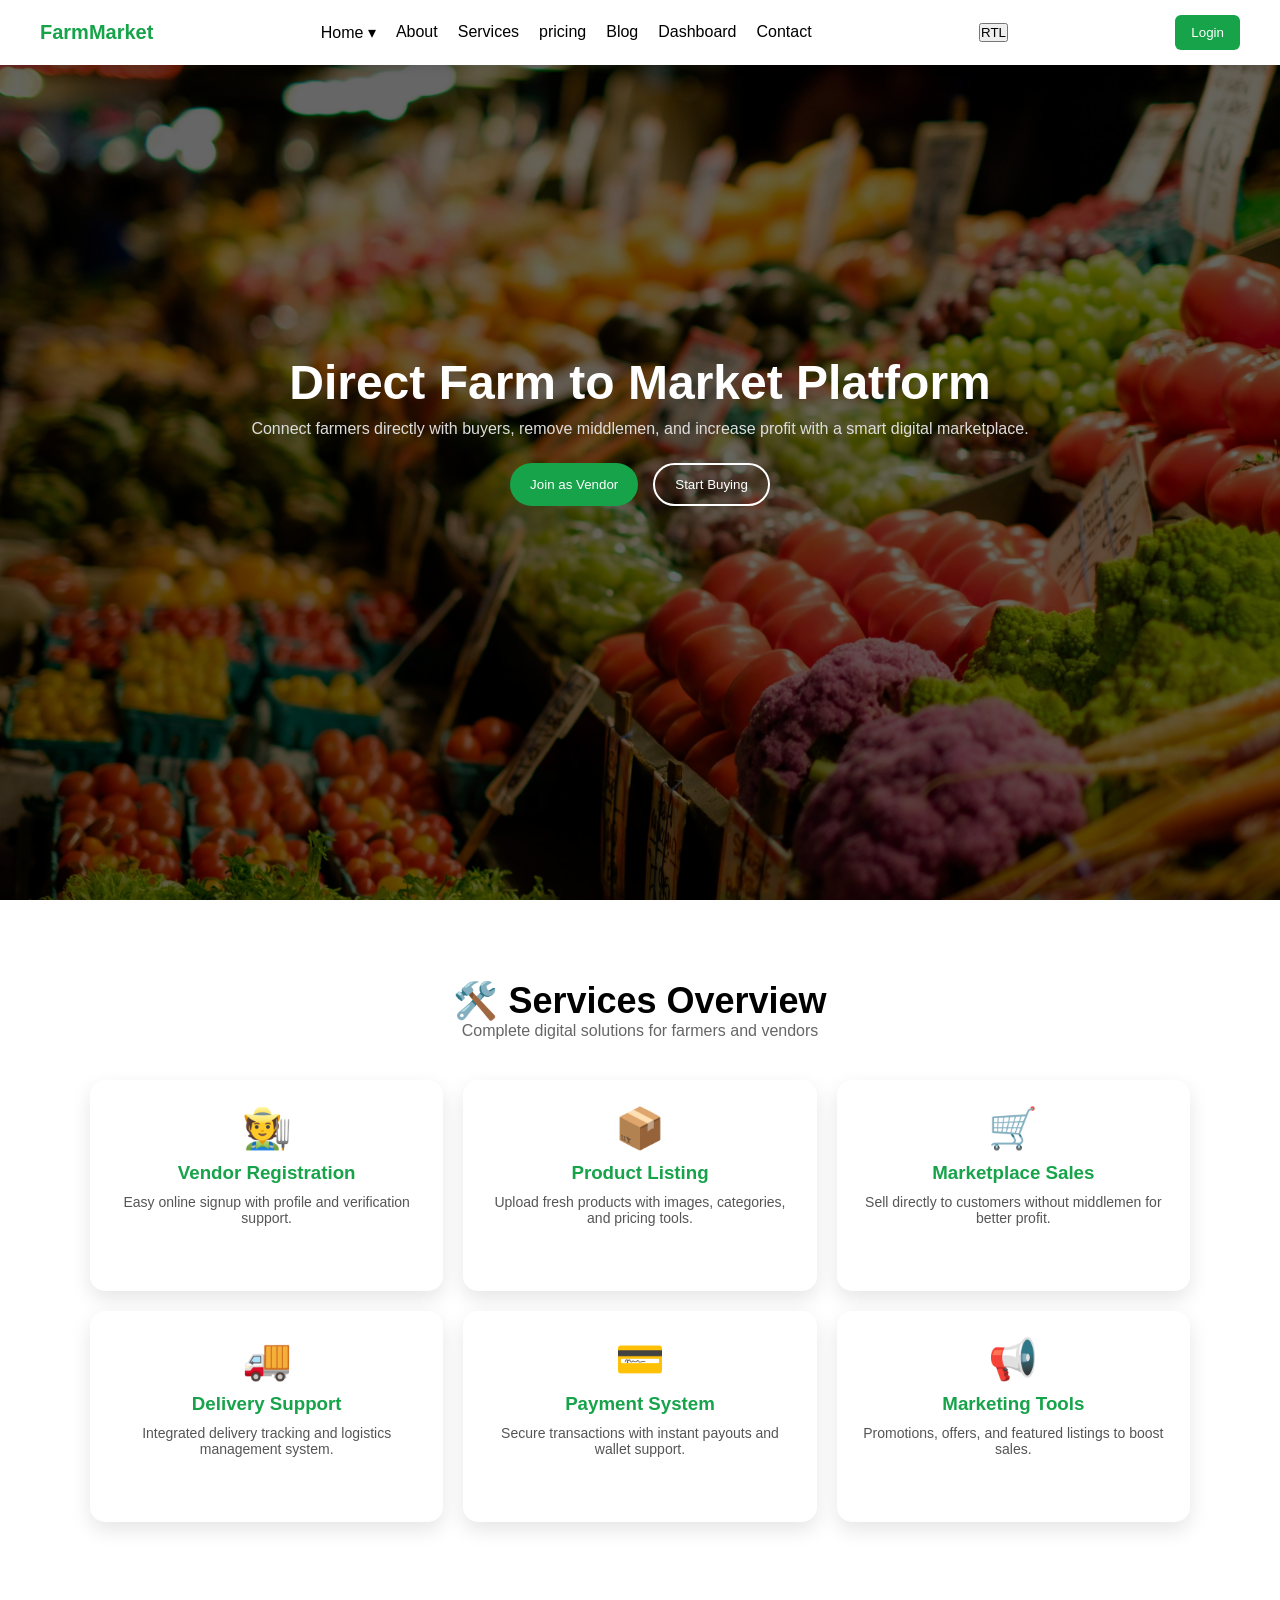
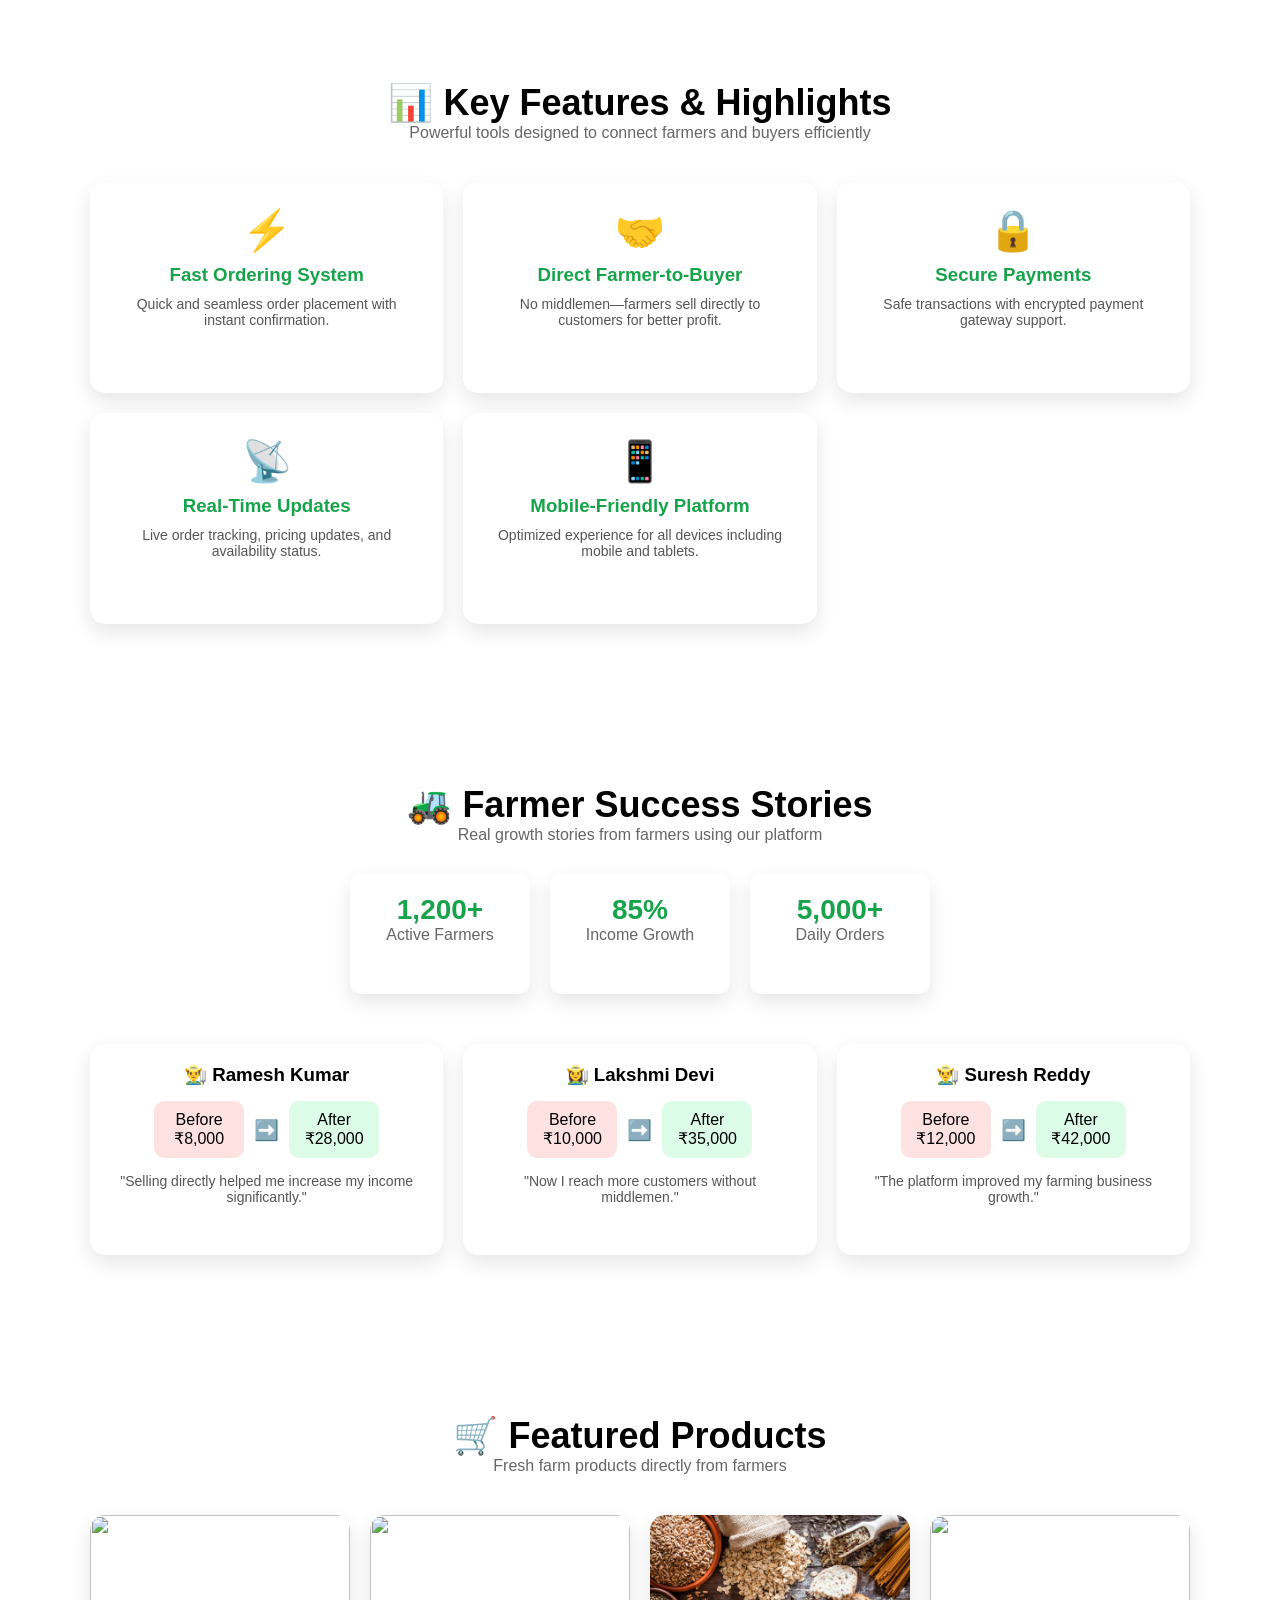
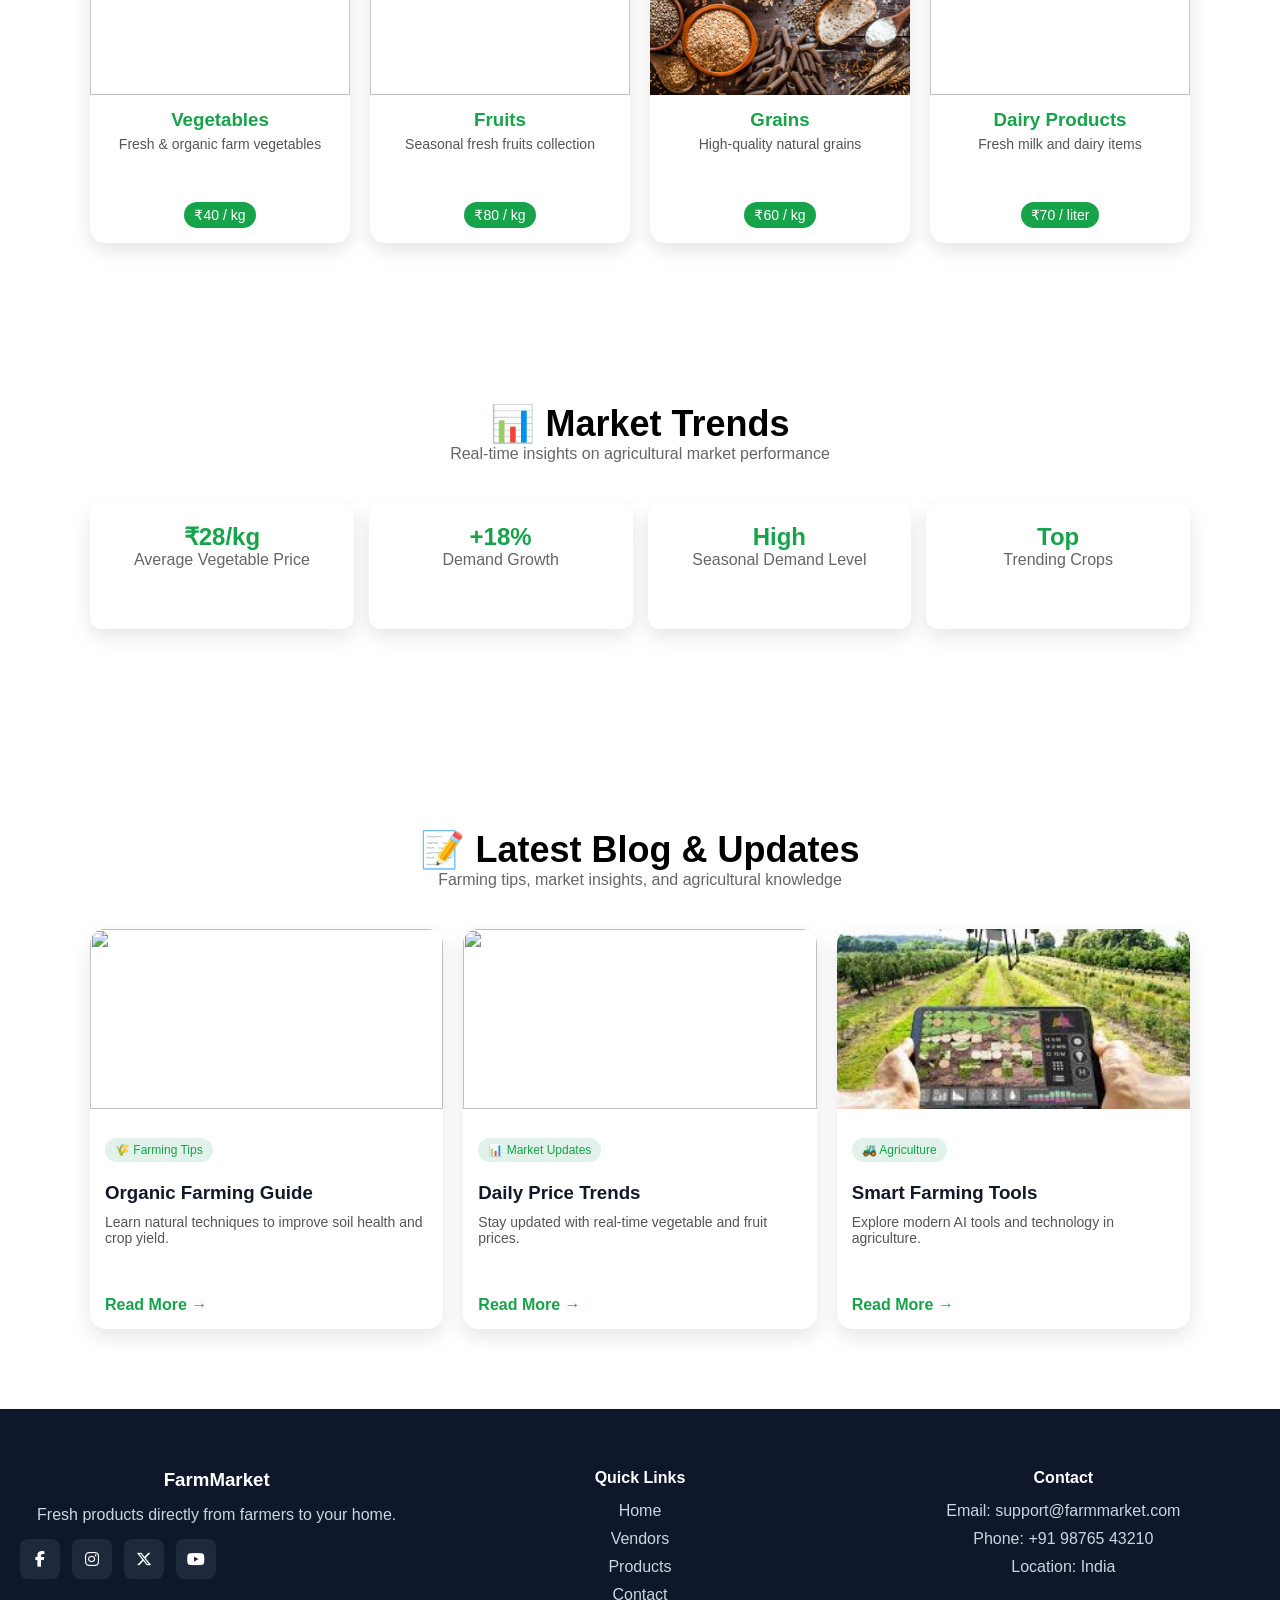
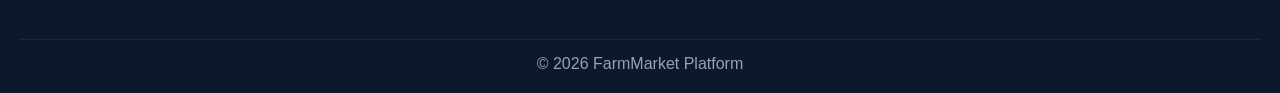
==== commit 239a2cc7: "first commit" ====
--- a/index.html
+++ b/index.html
@@ -30,19 +30,16 @@
 </div>
       <a href="about.html">About</a>
       <a href="services.html">Services</a>
+      <a href="pricing.html">pricing</a>
       <a href="b log.html">Blog</a>
-      <a href="#Dashboard">Dashboard</a>
-      <a href="#contact">Contact</a>
+      <a href="dashboard.html">Dashboard</a>
+      <a href="contact.html">Contact</a>
     </nav>
-
-    <div class="actions">
-
-      <!-- DARK MODE -->
-      <button id="themeBtn" class="btn">Dark</button>
-
-      <!-- RTL -->
-      <button id="rtlBtn" class="btn">RTL</button>
-
+    
+             <button id="rtlBtn">RTL</button>
+
+
+      
       <!-- CTA -->
       <button class="primary-btn">Login</button>
 
@@ -414,32 +411,16 @@
 </footer>
 
 
-
-
-
+</div>
+
+  </div>
+
+</section>
 
 <script src="script.js"></script>
 </body>
 </html>
 
-
-
-
-
-
-      
-        
-
-    </div>
-
-  </div>
-
-</section>
-
-<script src="script.js"></script>
-</body>
-</html>
-
     
 
       
--- a/style.css
+++ b/style.css
@@ -9,7 +9,7 @@
 
 body{
 background:#fff;
-color:#111;
+color: white;
 transition:0.3s;
 }
 
@@ -43,7 +43,7 @@
 
 .navbar a{
 text-decoration:none;
-color:#111;
+color:black;
 }
 
 /* BUTTONS */
@@ -69,34 +69,59 @@
 cursor:pointer;
 }
 
-/* ================= DARK MODE ================= */
-.dark-mode{
-background:#111827;
-color:#fff;
-}
-
-.dark-mode .header{
-background:#1f2937;
-}
-
-.dark-mode .navbar a{
-color:#fff;
-}
-
-.dark-mode .btn{
-background:#374151;
-color:#fff;
-}
-
-/* ================= RTL ================= */
-.rtl{
-direction:rtl;
-text-align:right;
-}
-
-
-
-/* COLORS (2 MAIN ONLY) */
+body.rtl{
+  direction:rtl;
+  text-align: right ;
+  
+  
+}
+
+
+
+
+  
+  
+
+  
+  
+ 
+
+ 
+
+  
+ 
+
+
+
+
+
+
+
+
+
+
+
+
+
+
+
+
+
+
+
+
+
+
+
+
+
+
+
+
+
+
+
+ /* COLORS (2 MAIN ONLY) */
 :root {
   --primary: #16a34a;
   --secondary: #111827;
@@ -124,7 +149,7 @@
   position: absolute;
   top: 0;
   left: 0;
-  right: 0;
+  right: 0; 
   bottom: 0;
   background: rgba(0,0,0,0.6);
 }
@@ -1041,4 +1066,16 @@
 transform:translateY(0);
 }
  
- + body{
+  background:white;
+  color:black;
+  transition:0.3s;
+}
+
+
+body.rtl{
+  direction:rtl;
+  text-align: right ;
+  
+  
+}
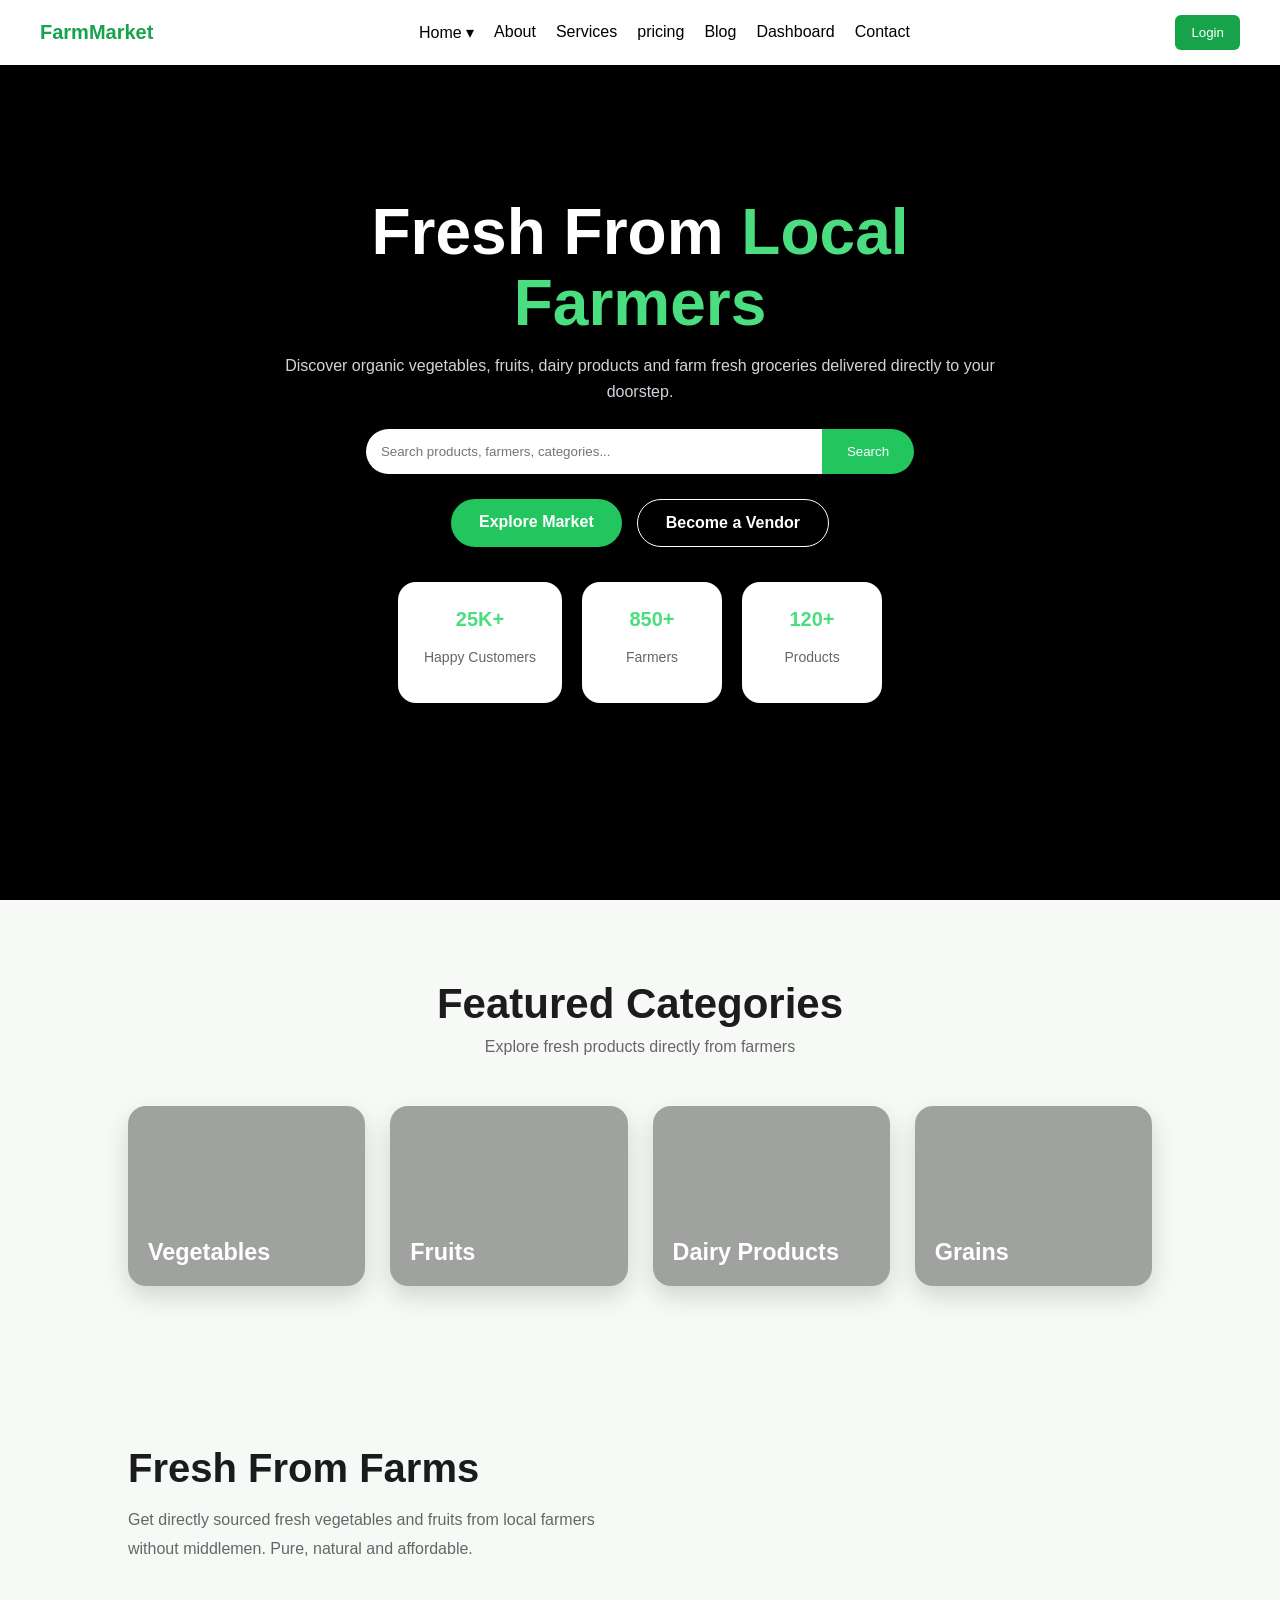
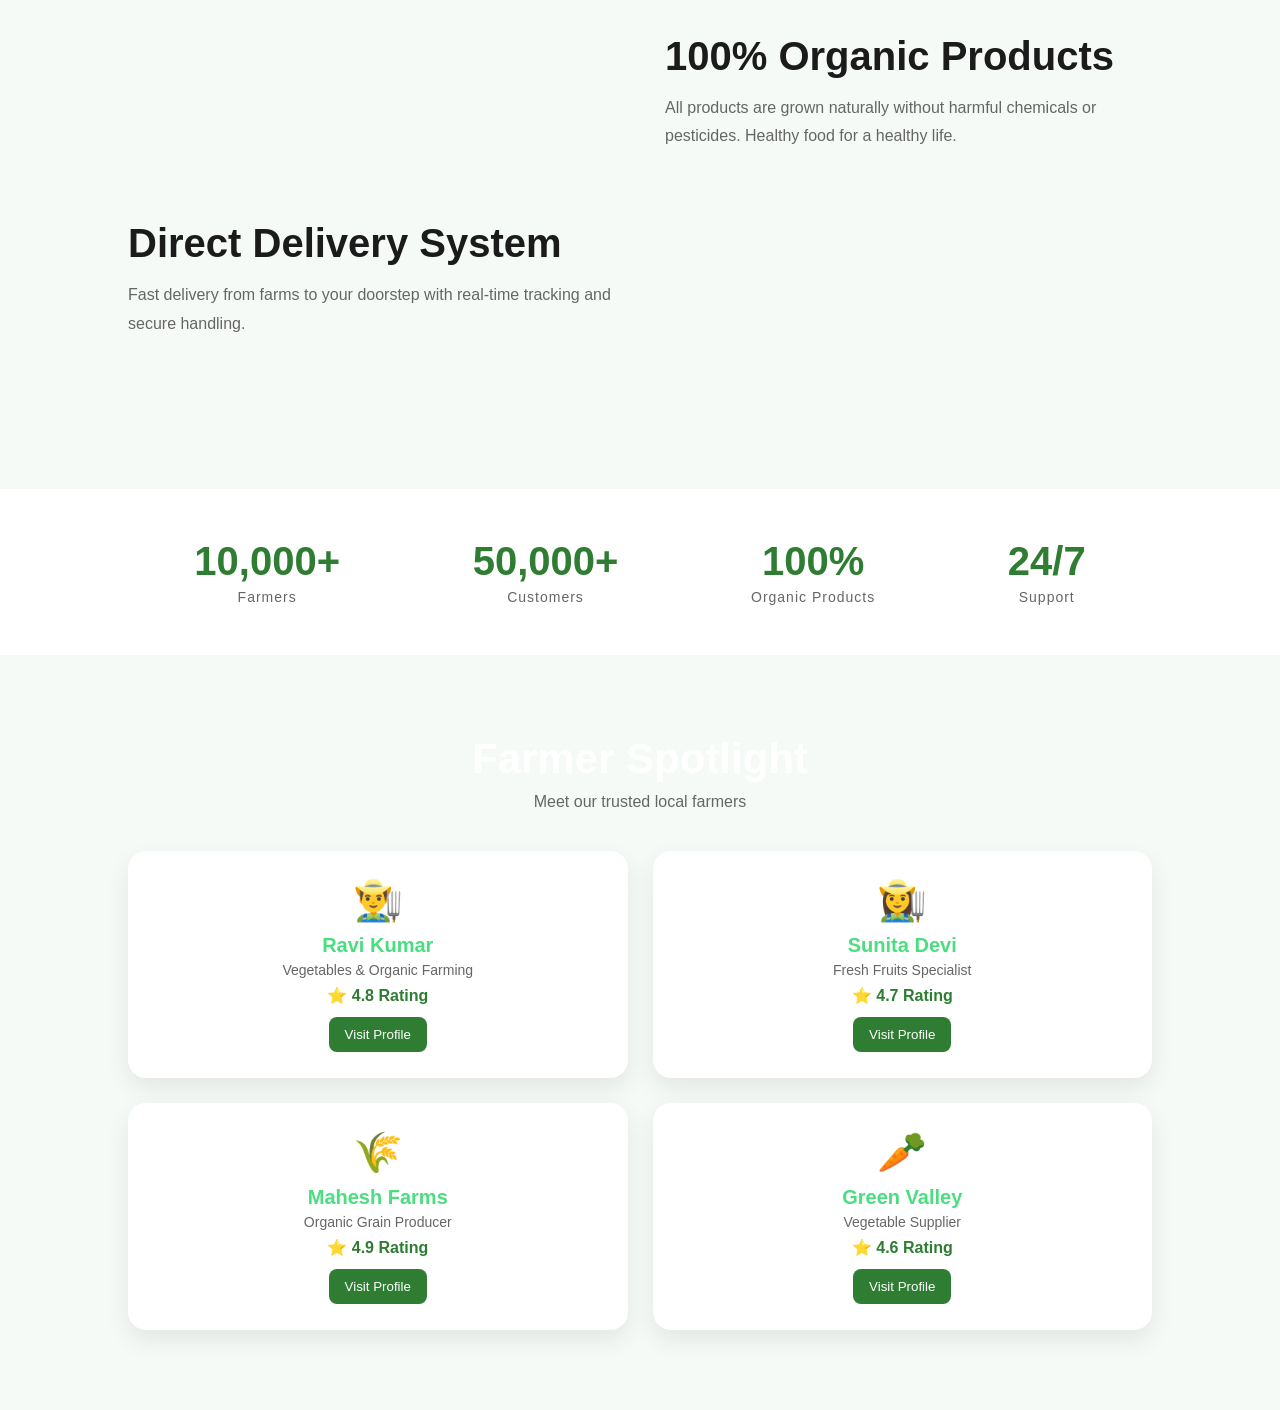
==== commit d568fb6d: "first commit" ====
--- a/index.html
+++ b/index.html
@@ -6,6 +6,9 @@
 <title>Farmers Market Platform</title>
 
 <link rel="stylesheet" href="style.css">
+
+<rel="preconnect" href="https://fonts.googleapis.com">
+  <link rel="preconnect" href="https://fonts.gstatic.com" crossorigin>
 <link rel="stylesheet" href="https://cdnjs.cloudflare.com/ajax/libs/font-awesome/6.5.1/css/all.min.css">
 </head>
 
@@ -35,412 +38,233 @@
       <a href="dashboard.html">Dashboard</a>
       <a href="contact.html">Contact</a>
     </nav>
-    
-             <button id="rtlBtn">RTL</button>
-
-
-      
-      <!-- CTA -->
-      <button class="primary-btn">Login</button>
+
+
+    <!-- CTA -->
+      <button class="primary-btn" onclick="document.location='login.html'">Login</button>
 
     </div>
 
   </div>
 </header>
 
-
+    
 
 <section class="hero">
 
-  <!-- OVERLAY CONTENT -->
+  <!-- BACKGROUND OVERLAY -->
+  <div class="overlay"></div>
+
+  <!-- CONTENT ONLY -->
   <div class="hero-content">
 
-    <h1>Direct Farm to Market Platform</h1>
+    
+
+    <h1>
+      Fresh From <span>Local Farmers</span>
+    </h1>
 
     <p>
-      Connect farmers directly with buyers, remove middlemen,
-      and increase profit with a smart digital marketplace.
+      Discover organic vegetables, fruits, dairy products and farm fresh groceries
+      delivered directly to your doorstep.
     </p>
+
+    <!-- SEARCH BAR -->
+    <div class="search-box">
+      <input type="text" placeholder="Search products, farmers, categories...">
+      <button>Search</button>
+    </div>
 
     <!-- CTA BUTTONS -->
     <div class="buttons">
-      <button class="primary">Join as Vendor</button>
-      <button class="secondary">Start Buying</button>
-    </div>
-  </div>
-</section>
-
-
-
-<section class="services">
-
-  <h2>🛠️ Services Overview</h2>
-  <p>Complete digital solutions for farmers and vendors</p>
-
-  <div class="service-grid">
-
-    <div class="service-card">
-      <div class="icon">🧑‍🌾</div>
-      <h3>Vendor Registration</h3>
-      <p>Easy online signup with profile and verification support.</p>
-    </div>
-
-    <div class="service-card">
-      <div class="icon">📦</div>
-      <h3>Product Listing</h3>
-      <p>Upload fresh products with images, categories, and pricing tools.</p>
-    </div>
-
-    <div class="service-card">
-      <div class="icon">🛒</div>
-      <h3>Marketplace Sales</h3>
-      <p>Sell directly to customers without middlemen for better profit.</p>
-    </div>
-
-    <div class="service-card">
-      <div class="icon">🚚</div>
-      <h3>Delivery Support</h3>
-      <p>Integrated delivery tracking and logistics management system.</p>
-    </div>
-
-    <div class="service-card">
-      <div class="icon">💳</div>
-      <h3>Payment System</h3>
-      <p>Secure transactions with instant payouts and wallet support.</p>
-    </div>
-
-    <div class="service-card">
-      <div class="icon">📢</div>
-      <h3>Marketing Tools</h3>
-      <p>Promotions, offers, and featured listings to boost sales.</p>
-    </div>
-
-  </div>
-
-</section>
-
-
-
-<section class="features">
-
-  <h2>📊 Key Features & Highlights</h2>
-  <p>Powerful tools designed to connect farmers and buyers efficiently</p>
-
-  <div class="feature-grid">
-
-    <div class="feature-card">
-      <div class="icon">⚡</div>
-      <h3>Fast Ordering System</h3>
-      <p>Quick and seamless order placement with instant confirmation.</p>
-    </div>
-
-    <div class="feature-card">
-      <div class="icon">🤝</div>
-      <h3>Direct Farmer-to-Buyer</h3>
-      <p>No middlemen—farmers sell directly to customers for better profit.</p>
-    </div>
-
-    <div class="feature-card">
-      <div class="icon">🔒</div>
-      <h3>Secure Payments</h3>
-      <p>Safe transactions with encrypted payment gateway support.</p>
-    </div>
-
-    <div class="feature-card">
-      <div class="icon">📡</div>
-      <h3>Real-Time Updates</h3>
-      <p>Live order tracking, pricing updates, and availability status.</p>
-    </div>
-
-    <div class="feature-card">
-      <div class="icon">📱</div>
-      <h3>Mobile-Friendly Platform</h3>
-      <p>Optimized experience for all devices including mobile and tablets.</p>
-    </div>
-
-  </div>
-
-</section>
-
-
-
-<section class="success">
-
-  <h2>🚜 Farmer Success Stories</h2>
-  <p>Real growth stories from farmers using our platform</p>
-
-  <!-- GROWTH HIGHLIGHTS -->
-  <div class="growth">
-
-    <div class="growth-card">
-      <h3>1,200+</h3>
-      <p>Active Farmers</p>
-    </div>
-
-    <div class="growth-card">
-      <h3>85%</h3>
-      <p>Income Growth</p>
-    </div>
-
-    <div class="growth-card">
-      <h3>5,000+</h3>
-      <p>Daily Orders</p>
-    </div>
-
-  </div>
-
-  <!-- SUCCESS STORIES -->
-  <div class="story-grid">
-
-    <!-- CARD 1 -->
-    <div class="story-card">
-
-      <h3>👨‍🌾 Ramesh Kumar</h3>
-
-      <div class="income">
-        <div class="before">Before<br>₹8,000</div>
-        <div class="arrow">➡️</div>
-        <div class="after">After<br>₹28,000</div>
+      <a href="#" class="btn primary">Explore Market</a>
+      <a href="#" class="btn secondary">Become a Vendor</a>
+    </div>
+
+    <!-- STATS -->
+    <div class="stats">
+
+      <div class="card">
+        <h3>25K+</h3>
+        <p>Happy Customers</p>
       </div>
 
-      <p>"Selling directly helped me increase my income significantly."</p>
-
-    </div>
-
-    <!-- CARD 2 -->
-    <div class="story-card">
-
-      <h3>👩‍🌾 Lakshmi Devi</h3>
-
-      <div class="income">
-        <div class="before">Before<br>₹10,000</div>
-        <div class="arrow">➡️</div>
-        <div class="after">After<br>₹35,000</div>
+      <div class="card">
+        <h3>850+</h3>
+        <p>Farmers</p>
       </div>
 
-      <p>"Now I reach more customers without middlemen."</p>
-
-    </div>
-
-    <!-- CARD 3 -->
-    <div class="story-card">
-
-      <h3>👨‍🌾 Suresh Reddy</h3>
-
-      <div class="income">
-        <div class="before">Before<br>₹12,000</div>
-        <div class="arrow">➡️</div>
-        <div class="after">After<br>₹42,000</div>
+      <div class="card">
+        <h3>120+</h3>
+        <p>Products</p>
       </div>
 
-      <p>"The platform improved my farming business growth."</p>
-
-    </div>
-
-  </div>
-
-</section>
-
-
-
-<section class="products">
-
-  <h2>🛒 Featured Products</h2>
-  <p>Fresh farm products directly from farmers</p>
-
-  <div class="product-grid">
-
-    <!-- VEGETABLES -->
-    <div class="product-card">
-      <img src="https://images.unsplash.com/photo-1567306226416-28f0efdc88ce" alt="">
+    </div>
+
+  </div>
+
+</section>
+
+<section class="categories">
+
+  <div class="section-title">
+    <h2>Featured Categories</h2>
+    <p>Explore fresh products directly from farmers</p>
+  </div>
+
+  <div class="category-grid">
+
+    <div class="category-card veg">
+      <div class="overlay"></div>
       <h3>Vegetables</h3>
-      <p>Fresh & organic farm vegetables</p>
-      <span class="price">₹40 / kg</span>
-    </div>
-
-    <!-- FRUITS -->
-    <div class="product-card">
-      <img src="https://images.unsplash.com/photo-1571771894821-ce9b6c11b08e" alt="">
+    </div>
+
+    <div class="category-card fruits">
+      <div class="overlay"></div>
       <h3>Fruits</h3>
-      <p>Seasonal fresh fruits collection</p>
-      <span class="price">₹80 / kg</span>
-    </div>
-
-    <!-- GRAINS -->
-    <div class="product-card">
-      <img src="images/g1 image.jpg" alt="">
+    </div>
+
+    <div class="category-card dairy">
+      <div class="overlay"></div>
+      <h3>Dairy Products</h3>
+    </div>
+
+    <div class="category-card grains">
+      <div class="overlay"></div>
       <h3>Grains</h3>
-      <p>High-quality natural grains</p>
-      <span class="price">₹60 / kg</span>
-    </div>
-
-    <!-- DAIRY -->
-    <div class="product-card">
-      <img src="https://images.unsplash.com/photo-1563636619-e9143da7973b" alt="">
-      <h3>Dairy Products</h3>
-      <p>Fresh milk and dairy items</p>
-      <span class="price">₹70 / liter</span>
-    </div>
-
-  </div>
-
-</section>
-
-
-
-<section class="trends">
-
-  <h2>📊 Market Trends</h2>
-  <p>Real-time insights on agricultural market performance</p>
-
-  <!-- TOP METRICS -->
-  <div class="trend-stats">
-
-    <div class="stat-card">
-      <h3>₹28/kg</h3>
-      <p>Average Vegetable Price</p>
-    </div>
-
-    <div class="stat-card">
-      <h3>+18%</h3>
-      <p>Demand Growth</p>
-    </div>
-
-    <div class="stat-card">
-      <h3>High</h3>
-      <p>Seasonal Demand Level</p>
-    </div>
-
-    <div class="stat-card">
-      <h3>Top</h3>
-      <p>Trending Crops</p>
-    </div>
-
-  </div>
-
-</section>
-
-
-<section class="blog-preview">
-
-  <h2>📝 Latest Blog & Updates</h2>
-  <p>Farming tips, market insights, and agricultural knowledge</p>
-
-  <div class="blog-grid">
-
-    <!-- CARD 1 -->
-    <div class="blog-card">
-      <img src="https://images.unsplash.com/photo-1500937386664-56d1dfef3854" alt="">
-      <div class="content">
-        <span class="tag">🌾 Farming Tips</span>
-        <h3>Organic Farming Guide</h3>
-        <p>Learn natural techniques to improve soil health and crop yield.</p>
-        <a href="#">Read More →</a>
-      </div>
-    </div>
-
-    <!-- CARD 2 -->
-    <div class="blog-card">
-      <img src="https://images.unsplash.com/photo-1523741543316-beb7fc7023d8" alt="">
-      <div class="content">
-        <span class="tag">📊 Market Updates</span>
-        <h3>Daily Price Trends</h3>
-        <p>Stay updated with real-time vegetable and fruit prices.</p>
-        <a href="#">Read More →</a>
-      </div>
-    </div>
-
-    <!-- CARD 3 -->
-    <div class="blog-card">
-      <img src="images/s image.jpg" alt="">
-      <div class="content">
-        <span class="tag">🚜 Agriculture</span>
-        <h3>Smart Farming Tools</h3>
-        <p>Explore modern AI tools and technology in agriculture.</p>
-        <a href="#">Read More →</a>
-      </div>
-    </div>
-
-  </div>
-
-</section>
-
-<footer class="footer">
-
-  <div class="footer-container">
-
-    <!-- BRAND -->
-    <div class="footer-box">
-      <h3>FarmMarket</h3>
-      <p>Fresh products directly from farmers to your home.</p>
-
-      <div class="social-icons">
-
-        <a href="#"><i class="fa-brands fa-facebook-f"></i></a>
-        <a href="#"><i class="fa-brands fa-instagram"></i></a>
-        <a href="#"><i class="fa-brands fa-x-twitter"></i></a>
-        <a href="#"><i class="fa-brands fa-youtube"></i></a>
-
-      </div>
-    </div>
-
-    <!-- LINKS -->
-    <div class="footer-box">
-      <h4>Quick Links</h4>
-      <a href="#">Home</a>
-      <a href="#">Vendors</a>
-      <a href="#">Products</a>
-      <a href="#">Contact</a>
-    </div>
-
-    <!-- CONTACT -->
-    <div class="footer-box">
-      <h4>Contact</h4>
-
-      <p>Email: support@farmmarket.com</p>
-      <p>Phone: +91 98765 43210</p>
-      <p>Location: India</p>
-    </div>
-
-  </div>
-
-  <div class="footer-bottom">
-    © 2026 FarmMarket Platform
-  </div>
-
-</footer>
-
-
-</div>
-
-  </div>
-
-</section>
-
-<script src="script.js"></script>
+    </div>
+
+    
+
+</section>
+
+<section class="showcase">
+
+  <!-- BLOCK 1 -->
+  <div class="block">
+    <div class="text">
+      <h2>Fresh From Farms</h2>
+      <p>
+        Get directly sourced fresh vegetables and fruits from local farmers
+        without middlemen. Pure, natural and affordable.
+      </p>
+    </div>
+    <div class="image">
+      <img src="https://images.unsplash.com/photo-1501004318641-b39e6451bec6" alt="">
+    </div>
+  </div>
+
+  <!-- BLOCK 2 -->
+  <div class="block reverse">
+    <div class="text">
+      <h2>100% Organic Products</h2>
+      <p>
+        All products are grown naturally without harmful chemicals or pesticides.
+        Healthy food for a healthy life.
+      </p>
+    </div>
+    <div class="image">
+      <img src="https://images.unsplash.com/photo-1542838132-92c53300491e" alt="">
+    </div>
+  </div>
+
+  <!-- BLOCK 3 -->
+  <div class="block">
+    <div class="text">
+      <h2>Direct Delivery System</h2>
+      <p>
+        Fast delivery from farms to your doorstep with real-time tracking and
+        secure handling.
+      </p>
+    </div>
+    <div class="image">
+      <img src="https://images.unsplash.com/photo-1580674285054-bed31e145f59" alt="">
+    </div>
+  </div>
+
+</section>
+
+<section class="live-stats">
+
+  <div class="stat">
+    <h2>10,000+</h2>
+    <p>Farmers</p>
+  </div>
+
+  <div class="stat">
+    <h2>50,000+</h2>
+    <p>Customers</p>
+  </div>
+
+  <div class="stat">
+    <h2>100%</h2>
+    <p>Organic Products</p>
+  </div>
+
+  <div class="stat">
+    <h2>24/7</h2>
+    <p>Support</p>
+  </div>
+
+</section>
+
+
+   <section class="farmer-spotlight">
+
+  <h2>Farmer Spotlight</h2>
+  <p>Meet our trusted local farmers</p>
+
+  <div class="grid">
+
+    <div class="card">
+      <div class="avatar">👨‍🌾</div>
+      <h3>Ravi Kumar</h3>
+      <p>Vegetables & Organic Farming</p>
+      <span>⭐ 4.8 Rating</span>
+      <button>Visit Profile</button>
+    </div>
+
+    <div class="card">
+      <div class="avatar">👩‍🌾</div>
+      <h3>Sunita Devi</h3>
+      <p>Fresh Fruits Specialist</p>
+      <span>⭐ 4.7 Rating</span>
+      <button>Visit Profile</button>
+    </div>
+
+    <div class="card">
+      <div class="avatar">🌾</div>
+      <h3>Mahesh Farms</h3>
+      <p>Organic Grain Producer</p>
+      <span>⭐ 4.9 Rating</span>
+      <button>Visit Profile</button>
+    </div>
+
+    <div class="card">
+      <div class="avatar">🥕</div>
+      <h3>Green Valley</h3>
+      <p>Vegetable Supplier</p>
+      <span>⭐ 4.6 Rating</span>
+      <button>Visit Profile</button>
+    </div>
+
+  </div>
+
+</section>
+
+
+
+
+    
+
+
+
+
+
+<script src="services.js"></script>
 </body>
 </html>
 
-    
-
-      
-
-
-
-
-        
-
-
-
-
-          
-    
-
-
-
-      
-    
-
-<script src="about.js"></script>
-</body>
-</html>+
+
+
--- a/style.css
+++ b/style.css
@@ -69,57 +69,8 @@
 cursor:pointer;
 }
 
-body.rtl{
-  direction:rtl;
-  text-align: right ;
+
   
-  
-}
-
-
-
-
-  
-  
-
-  
-  
- 
-
- 
-
-  
- 
-
-
-
-
-
-
-
-
-
-
-
-
-
-
-
-
-
-
-
-
-
-
-
-
-
-
-
-
-
-
 
  /* COLORS (2 MAIN ONLY) */
 :root {
@@ -133,891 +84,9 @@
   font-family: Arial;
 }
 
-/* HERO SECTION */
-.hero {
-  height: 100vh;
-  background: url("images/b6\ image.jpg") center/cover no-repeat;
-  position: relative;
-  display: flex;
-  align-items: center;
-  justify-content: center;
-}
-
-/* DARK OVERLAY */
-.hero::before {
-  content: "";
-  position: absolute;
-  top: 0;
-  left: 0;
-  right: 0; 
-  bottom: 0;
-  background: rgba(0,0,0,0.6);
-}
-
-/* CONTENT */
-.hero-content {
-  position: relative;
-  text-align: center;
-  color: white;
-  max-width: 900px;
-  padding: 20px;
-
-  animation: fadeUp 1s ease;
-}
-
-/* TITLE */
-.hero-content h1 {
-  font-size: 48px;
-  margin-bottom: 10px;
-}
-
-/* SUBTITLE */
-.hero-content p {
-  font-size: 16px;
-  color: #ddd;
-  margin-bottom: 25px;
-}
-
-/* BUTTONS */
-.buttons {
-  display: flex;
-  justify-content: center;
-  gap: 15px;
-  margin-bottom: 40px;
-}
-
-.primary {
-  background: var(--primary);
-  color: white;
-  border: none;
-  padding: 12px 20px;
-  border-radius: 25px;
-  cursor: pointer;
-  transition: 0.3s;
-}
-
-.secondary {
-  background: transparent;
-  border: 2px solid white;
-  color: white;
-  padding: 12px 20px;
-  border-radius: 25px;
-  cursor: pointer;
-  transition: 0.3s;
-}
-
-.primary:hover {
-  background: #15803d;
-}
-
-.secondary:hover {
-  background: white;
-  color: black;
-}
-
-
-/* COLORS */
-:root {
-  --primary: #16a34a;
-  --secondary: #111827;
-}
-
-/* RESET */
-body {
-  margin: 0;
-  font-family: Arial;
-  background: #f9fafb;
-  text-align: center;
-}
-
-/* SECTION */
-.services {
-  padding: 80px 20px;
-}
-
-/* TITLE */
-.services h2 {
-  font-size: 36px;
-  color: black;
-}
-
-.services p {
-  color: #666;
-  margin-bottom: 40px;
-}
-
-/* GRID */
-.service-grid {
-  display: grid;
-  grid-template-columns: repeat(3, 1fr);
-  gap: 20px;
-  max-width: 1100px;
-  margin: auto;
-}
-
-/* CARD */
-.service-card {
-  background: white;
-  padding: 25px;
-  border-radius: 15px;
-  box-shadow: 0 8px 20px rgba(0,0,0,0.1);
-  transition: 0.4s ease;
-
-  opacity: 0;
-  transform: translateY(40px);
-  animation: fadeUp 0.8s forwards;
-}
-
-/* animation delay */
-.service-card:nth-child(1) { animation-delay: 0.1s; }
-.service-card:nth-child(2) { animation-delay: 0.2s; }
-.service-card:nth-child(3) { animation-delay: 0.3s; }
-.service-card:nth-child(4) { animation-delay: 0.4s; }
-.service-card:nth-child(5) { animation-delay: 0.5s; }
-.service-card:nth-child(6) { animation-delay: 0.6s; }
-
-/* ICON */
-.icon {
-  font-size: 40px;
-  margin-bottom: 10px;
-}
-
-/* TEXT */
-.service-card h3 {
-  color: var(--primary);
-  margin-bottom: 10px;
-}
-
-.service-card p {
-  color: #555;
-  font-size: 14px;
-}
-
-/* HOVER EFFECT */
-.service-card:hover {
-  transform: translateY(-10px) scale(1.05);
-  box-shadow: 0 15px 30px rgba(0,0,0,0.2);
-}
-
-/* ANIMATION */
-@keyframes fadeUp {
-  from {
-    opacity: 0;
-    transform: translateY(60px);
-  }
-  to {
-    opacity: 1;
-    transform: translateY(0);
-  }
-}
-
-/* RESPONSIVE */
-@media (max-width: 1000px) {
-  .service-grid {
-    grid-template-columns: repeat(2, 1fr);
-  }
-}
-
-@media (max-width: 600px) {
-  .service-grid {
-    grid-template-columns: 1fr;
-  }
-}
-
-/* COLORS */
-:root {
-  --primary: #16a34a;
-  --secondary: #111827;
-}
-
-/* BASE */
-body {
-  margin: 0;
-  font-family: Arial;
-  background: #f9fafb;
-  text-align: center;
-}
-
-/* SECTION */
-.features {
-  padding: 80px 20px;
-}
-
-/* TITLE */
-.features h2 {
-  font-size: 36px;
-  color: black;
-}
-
-.features p {
-  color: #666;
-  margin-bottom: 40px;
-}
-
-/* GRID */
-.feature-grid {
-  display: grid;
-  grid-template-columns: repeat(3, 1fr);
-  gap: 20px;
-  max-width: 1100px;
-  margin: auto;
-}
-
-/* CARD */
-.feature-card {
-  background: white;
-  padding: 25px;
-  border-radius: 15px;
-  box-shadow: 0 8px 20px rgba(0,0,0,0.1);
-  transition: 0.4s ease;
-
-  opacity: 0;
-  transform: translateY(40px);
-  animation: fadeUp 0.8s forwards;
-}
-
-/* animation delay */
-.feature-card:nth-child(1) { animation-delay: 0.1s; }
-.feature-card:nth-child(2) { animation-delay: 0.2s; }
-.feature-card:nth-child(3) { animation-delay: 0.3s; }
-.feature-card:nth-child(4) { animation-delay: 0.4s; }
-.feature-card:nth-child(5) { animation-delay: 0.5s; }
-
-/* ICON */
-.icon {
-  font-size: 40px;
-  margin-bottom: 10px;
-  color: var(--primary);
-}
-
-/* TEXT */
-.feature-card h3 {
-  color: var(--primary);
-  margin-bottom: 10px;
-}
-
-.feature-card p {
-  color: #555;
-  font-size: 14px;
-}
-
-/* HOVER EFFECT */
-.feature-card:hover {
-  transform: translateY(-10px) scale(1.05);
-  box-shadow: 0 15px 30px rgba(0,0,0,0.2);
-}
-
-/* ANIMATION */
-@keyframes fadeUp {
-  from {
-    opacity: 0;
-    transform: translateY(60px);
-  }
-  to {
-    opacity: 1;
-    transform: translateY(0);
-  }
-}
-
-/* RESPONSIVE */
-@media (max-width: 1000px) {
-  .feature-grid {
-    grid-template-columns: repeat(2, 1fr);
-  }
-}
-
-@media (max-width: 600px) {
-  .feature-grid {
-    grid-template-columns: 1fr;
-  }
-}
-
-/* COLORS */
-:root {
-  --primary: #16a34a;
-  --secondary: #111827;
-}
-
-/* BASE */
-body {
-  margin: 0;
-  font-family: Arial;
-  background: #f9fafb;
-  text-align: center;
-}
-
-/* SECTION */
-.success {
-  padding: 80px 20px;
-}
-
-/* TITLE */
-.success h2 {
-  font-size: 36px;
-  color: black;
-}
-
-.success p {
-  color: #666;
-  margin-bottom: 30px;
-}
-
-/* GROWTH SECTION */
-.growth {
-  display: flex;
-  justify-content: center;
-  gap: 20px;
-  flex-wrap: wrap;
-  margin-bottom: 50px;
-}
-
-.growth-card {
-  background: white;
-  padding: 20px;
-  width: 180px;
-  border-radius: 12px;
-  box-shadow: 0 8px 20px rgba(0,0,0,0.1);
-
-  animation: fadeUp 0.8s ease;
-}
-
-.growth-card h3 {
-  color: var(--primary);
-  font-size: 28px;
-}
-
-/* STORY GRID */
-.story-grid {
-  display: grid;
-  grid-template-columns: repeat(3, 1fr);
-  gap: 20px;
-  max-width: 1100px;
-  margin: auto;
-}
-
-/* CARD */
-.story-card {
-  background: white;
-  padding: 20px;
-  border-radius: 15px;
-  box-shadow: 0 8px 20px rgba(0,0,0,0.1);
-  transition: 0.3s;
-
-  opacity: 0;
-  transform: translateY(40px);
-  animation: fadeUp 0.8s forwards;
-}
-
-/* animation delay */
-.story-card:nth-child(1) { animation-delay: 0.2s; }
-.story-card:nth-child(2) { animation-delay: 0.4s; }
-.story-card:nth-child(3) { animation-delay: 0.6s; }
-
-/* INCOME BOX */
-.income {
-  display: flex;
-  justify-content: center;
-  align-items: center;
-  gap: 10px;
-  margin: 15px 0;
-}
-
-.before, .after {
-  padding: 10px;
-  border-radius: 10px;
-  width: 90px;
-}
-
-.before {
-  background: #fee2e2;
-}
-
-.after {
-  background: #dcfce7;
-}
-
-.arrow {
-  font-size: 20px;
-}
-
-/* TEXT */
-.story-card p {
-  color: #555;
-  font-size: 14px;
-}
-
-/* HOVER */
-.story-card:hover {
-  transform: translateY(-10px) scale(1.05);
-}
-
-/* ANIMATION */
-@keyframes fadeUp {
-  from {
-    opacity: 0;
-    transform: translateY(60px);
-  }
-  to {
-    opacity: 1;
-    transform: translateY(0);
-  }
-}
-
-/* RESPONSIVE */
-@media (max-width: 1000px) {
-  .story-grid {
-    grid-template-columns: 1fr;
-  }
-}
-
-/* COLORS */
-:root {
-  --primary: #16a34a;
-  --secondary: #111827;
-}
-
-/* BASE */
-body {
-  margin: 0;
-  font-family: Arial;
-  background: #f9fafb;
-  text-align: center;
-}
-
-/* SECTION */
-.products {
-  padding: 80px 20px;
-}
-
-/* TITLE */
-.products h2 {
-  font-size: 36px;
-  color: black;
-}
-
-.products p {
-  color: #666;
-  margin-bottom: 40px;
-}
-
-/* GRID */
-.product-grid {
-  display: grid;
-  grid-template-columns: repeat(4, 1fr);
-  gap: 20px;
-  max-width: 1100px;
-  margin: auto;
-}
-
-/* CARD */
-.product-card {
-  background: white;
-  border-radius: 15px;
-  overflow: hidden;
-  box-shadow: 0 8px 20px rgba(0,0,0,0.1);
-  transition: 0.4s ease;
-
-  opacity: 0;
-  transform: translateY(40px);
-  animation: fadeUp 0.8s forwards;
-}
-
-/* delay */
-.product-card:nth-child(1) { animation-delay: 0.1s; }
-.product-card:nth-child(2) { animation-delay: 0.2s; }
-.product-card:nth-child(3) { animation-delay: 0.3s; }
-.product-card:nth-child(4) { animation-delay: 0.4s; }
-
-/* IMAGE */
-.product-card img {
-  width: 100%;
-  height: 180px;
-  object-fit: cover;
-  transition: 0.4s ease;
-}
-
-/* HOVER EFFECT */
-.product-card:hover img {
-  transform: scale(1.1);
-}
-
-/* TEXT */
-.product-card h3 {
-  color: var(--primary);
-  margin: 10px 0 5px;
-}
-
-.product-card p {
-  font-size: 14px;
-  color: #555;
-}
-
-/* PRICE */
-.price {
-  display: inline-block;
-  margin: 10px 0 15px;
-  padding: 5px 10px;
-  background: var(--primary);
-  color: white;
-  border-radius: 20px;
-  font-size: 14px;
-}
-
-/* ANIMATION */
-@keyframes fadeUp {
-  from {
-    opacity: 0;
-    transform: translateY(60px);
-  }
-  to {
-    opacity: 1;
-    transform: translateY(0);
-  }
-}
-
-/* RESPONSIVE */
-@media (max-width: 1000px) {
-  .product-grid {
-    grid-template-columns: repeat(2, 1fr);
-  }
-}
-
-@media (max-width: 600px) {
-  .product-grid {
-    grid-template-columns: 1fr;
-  }
-}
-
-/* COLORS */
-:root {
-  --primary: #16a34a;
-  --secondary: #111827;
-}
-
-/* BASE */
-body {
-  margin: 0;
-  font-family: Arial;
-  background: #f9fafb;
-  text-align: center;
-}
-
-/* SECTION */
-.trends {
-  padding: 80px 20px;
-}
-
-/* TITLE */
-.trends h2 {
-  font-size: 36px;
-  color:black;
-}
-
-.trends p {
-  color: #666;
-  margin-bottom: 40px;
-}
-
-/* STATS */
-.trend-stats {
-  display: grid;
-  grid-template-columns: repeat(4, 1fr);
-  gap: 15px;
-  max-width: 1100px;
-  margin: auto;
-  margin-bottom: 40px;
-}
-
-.stat-card {
-  background: white;
-  padding: 20px;
-  border-radius: 12px;
-  box-shadow: 0 8px 20px rgba(0,0,0,0.1);
-
-  animation: fadeUp 0.8s ease;
-}
-
-.stat-card h3 {
-  color: var(--primary);
-  font-size: 24px;
-}
-
-
-/* hover */
-.trend-card:hover {
-  transform: translateY(-8px);
-}
-
-/* TAGS */
-.tag {
-  display: inline-block;
-  margin-top: 10px;
-  padding: 5px 10px;
-  border-radius: 20px;
-  font-size: 12px;
-  color: white;
-}
-
-.up {
-  background: #16a34a;
-}
-
-.stable {
-  background: #6b7280;
-}
-
-/* ANIMATION */
-@keyframes fadeUp {
-  from {
-    opacity: 0;
-    transform: translateY(60px);
-  }
-  to {
-    opacity: 1;
-    transform: translateY(0);
-  }
-}
-
-/* RESPONSIVE */
-@media (max-width: 900px) {
-  .trend-stats {
-    grid-template-columns: repeat(2, 1fr);
-  }
-
-  .trend-grid {
-    grid-template-columns: 1fr;
-  }
-}
-
-underline animation */
-.navbar a::after{
-content:"";
-position:absolute;
-left:0;
-bottom:-4px;
-width:0%;
-height:2px;
-background:#16a34a;
-transition:0.3s;
-}
-
-.navbar a:hover{
-color:#16a34a;
-}
-
-.navbar a:hover::after{
-width:100%;
-}
-
-/* COLORS */
-:root {
-  --primary: #16a34a;
-  --secondary: #111827;
-}
-
-/* BASE */
-body {
-  margin: 0;
-  font-family: Arial;
-  background: #f9fafb;
-  text-align: center;
-}
-
-/* SECTION */
-.blog-preview {
-  padding: 80px 20px;
-}
-
-/* TITLE */
-.blog-preview h2 {
-  font-size: 36px;
-  color: black;
-}
-
-.blog-preview p {
-  color: #666;
-  margin-bottom: 40px;
-}
-
-/* GRID */
-.blog-grid {
-  display: grid;
-  grid-template-columns: repeat(3, 1fr);
-  gap: 20px;
-  max-width: 1100px;
-  margin: auto;
-}
-
-/* CARD */
-.blog-card {
-  background: white;
-  border-radius: 15px;
-  overflow: hidden;
-  box-shadow: 0 8px 20px rgba(0,0,0,0.1);
-  transition: 0.4s ease;
-
-  opacity: 0;
-  transform: translateY(40px);
-  animation: fadeUp 0.8s forwards;
-}
-
-/* animation delay */
-.blog-card:nth-child(1) { animation-delay: 0.2s; }
-.blog-card:nth-child(2) { animation-delay: 0.4s; }
-.blog-card:nth-child(3) { animation-delay: 0.6s; }
-
-/* IMAGE */
-.blog-card img {
-  width: 100%;
-  height: 180px;
-  object-fit: cover;
-  transition: 0.4s ease;
-}
-
-/* HOVER EFFECT */
-.blog-card:hover img {
-  transform: scale(1.1);
-}
-
-.blog-card:hover {
-  transform: translateY(-10px);
-}
-
-/* CONTENT */
-.content {
-  padding: 15px;
-  text-align: left;
-}
-
-/* TAG */
-.tag {
-  display: inline-block;
-  font-size: 12px;
-  padding: 5px 10px;
-  background: #e0f2e9;
-  color: var(--primary);
-  border-radius: 20px;
-  margin-bottom: 10px;
-}
-
-/* TITLE */
-.content h3 {
-  margin: 10px 0;
-  color: var(--secondary);
-}
-
-/* TEXT */
-.content p {
-  font-size: 14px;
-  color: #555;
-}
-
-/* READ MORE LINK */
-.content a {
-  display: inline-block;
-  margin-top: 10px;
-  color: var(--primary);
-  font-weight: bold;
-  text-decoration: none;
-  transition: 0.3s;
-}
-
-.content a:hover {
-  color: #15803d;
-  transform: translateX(5px);
-}
-
-/* ANIMATION */
-@keyframes fadeUp {
-  from {
-    opacity: 0;
-    transform: translateY(60px);
-  }
-  to {
-    opacity: 1;
-    transform: translateY(0);
-  }
-}
-
-/* RESPONSIVE */
-@media (max-width: 1000px) {
-  .blog-grid {
-    grid-template-columns: 1fr;
-  }
-}
-.footer{
-background:#0f172a;
-color:#fff;
-padding:60px 20px 20px;
-}
-
-.footer-container{
-display:grid;
-grid-template-columns:repeat(3,1fr);
-gap:30px;
-}
-
-.footer-box h3,
-.footer-box h4{
-margin-bottom:15px;
-}
-
-.footer-box p,
-.footer-box a{
-color:#cbd5e1;
-text-decoration:none;
-display:block;
-margin-bottom:10px;
-}
-
-/* SOCIAL ICONS */
-.social-icons{
-display:flex;
-gap:12px;
-margin-top:15px;
-}
-
-.social-icons a{
-width:40px;
-height:40px;
-display:flex;
-align-items:center;
-justify-content:center;
-background:#1e293b;
-border-radius:8px;
-color:#fff;
-transition:0.3s;
-}
-
-.social-icons a:hover{
-background:#16a34a;
-transform:translateY(-3px);
-}
-
-/* FOOTER BOTTOM */
-.footer-bottom{
-text-align:center;
-margin-top:25px;
-padding-top:15px;
-border-top:1px solid #1e293b;
-color:#94a3b8;
-}
-
-/* RESPONSIVE */
-@media(max-width:768px){
-.footer-container{
-grid-template-columns:1fr;
-text-align:center;
-}
-
-.social-icons{
-justify-content:center;
-}
-}
-
-
-
-
+  
+
+ 
 .dropdown{
 position:relative;
 }
@@ -1064,18 +133,505 @@
 opacity:1;
 visibility:visible;
 transform:translateY(0);
-}
- 
- body{
-  background:white;
-  color:black;
+
+}
+
+
+@import url('https://fonts.googleapis.com/css2?family=Poppins:wght@300;400;500;600;700;800&display=swap');
+
+*{
+  margin:0;
+  padding:0;
+  box-sizing:border-box;
+  font-family:'Poppins',sans-serif;
+}
+
+body{
+  background:#000;
+}
+
+/* HERO */
+.hero{
+  width:100%;
+  height:100vh;
+  position:relative;
+  display:flex;
+  align-items:center;
+  justify-content:center;
+
+  
+}
+
+/* DARK OVERLAY */
+.overlay{
+  position:absolute;
+  inset:0;
+  background:linear-gradient(
+    rgba(0,0,0,0.6),
+    rgba(0,0,0,0.8)
+  );
+}
+
+/* CONTENT */
+.hero-content{
+  position:relative;
+  z-index:2;
+  text-align:center;
+  max-width:800px;
+  padding:20px;
+  color:#fff;
+}
+
+/* TAG */
+.tag{
+  display:inline-flex;
+  gap:8px;
+  align-items:center;
+  padding:10px 18px;
+  background:rgba(255,255,255,0.1);
+  border:1px solid rgba(255,255,255,0.2);
+  border-radius:50px;
+  font-size:13px;
+  margin-bottom:20px;
+}
+
+/* HEADING */
+.hero-content h1{
+  font-size:64px;
+  font-weight:800;
+  line-height:1.1;
+}
+
+.hero-content h1 span{
+  color:#4ade80;
+}
+
+/* TEXT */
+.hero-content p{
+  margin-top:15px;
+  font-size:16px;
+  color:#d1d5db;
+  line-height:1.6;
+}
+
+/* SEARCH */
+.search-box{
+  margin-top:25px;
+  display:flex;
+  justify-content:center;
+}
+
+.search-box input{
+  width:60%;
+  padding:15px;
+  border:none;
+  outline:none;
+  border-radius:50px 0 0 50px;
+}
+
+.search-box button{
+  padding:15px 25px;
+  border:none;
+  background:#22c55e;
+  color:#fff;
+  border-radius:0 50px 50px 0;
+  cursor:pointer;
+}
+
+/* BUTTONS */
+.buttons{
+  margin-top:25px;
+  display:flex;
+  gap:15px;
+  justify-content:center;
+  flex-wrap:wrap;
+}
+
+.btn{
+  padding:14px 28px;
+  border-radius:50px;
+  text-decoration:none;
+  font-weight:600;
+}
+
+.primary{
+  background:#22c55e;
+  color:#fff;
+}
+
+.secondary{
+  border:1px solid #fff;
+  color:#fff;
+  background:transparent;
+}
+
+/* STATS */
+.stats{
+  margin-top:35px;
+  display:flex;
+  justify-content:center;
+  gap:20px;
+  flex-wrap:wrap;
+}
+
+.card{
+  padding:20px;
+  background:rgba(255,255,255,0.08);
+  border:1px solid rgba(255,255,255,0.15);
+  border-radius:16px;
+  min-width:140px;
+}
+
+.card h3{
+  color:#4ade80;
+  font-size:24px;
+}
+
+.card p{
+  font-size:13px;
+  color:#d1d5db;
+}
+
+/* RESPONSIVE */
+@media(max-width:768px){
+  .hero-content h1{
+    font-size:42px;
+  }
+
+  .search-box input{
+    width:70%;
+  }
+}
+
+
+@import url('https://fonts.googleapis.com/css2?family=Poppins:wght@300;400;500;600;700&display=swap');
+
+*{
+  margin:0;
+  padding:0;
+  box-sizing:border-box;
+  font-family:'Poppins',sans-serif;
+}
+
+/* SECTION */
+.categories{
+  padding:80px 10%;
+  background:#f6f9f6;
+}
+
+/* TITLE */
+.section-title{
+  text-align:center;
+  margin-bottom:50px;
+}
+
+.section-title h2{
+  font-size:42px;
+  color:#1c1c1c;
+  font-weight:700;
+}
+
+.section-title p{
+  color:#666;
+  margin-top:10px;
+}
+
+/* GRID */
+.category-grid{
+  display:grid;
+  grid-template-columns:repeat(auto-fit,minmax(220px,1fr));
+  gap:25px;
+}
+
+/* CARD */
+.category-card{
+  position:relative;
+  height:180px;
+  border-radius:18px;
+  overflow:hidden;
+  cursor:pointer;
+  display:flex;
+  align-items:flex-end;
+  padding:20px;
+  color:#fff;
+  font-size:20px;
+  font-weight:600;
+  transition:0.4s ease;
+  box-shadow:0 10px 25px rgba(0,0,0,0.15);
+}
+
+/* OVERLAY */
+.overlay{
+  position:absolute;
+  inset:0;
+  background:rgba(0,0,0,0.35);
+  transition:0.4s ease;
+}
+
+/* TEXT */
+.category-card h3{
+  position:relative;
+  z-index:2;
+}
+
+/* HOVER EFFECT */
+.category-card:hover{
+  transform:scale(1.05);
+}
+
+.category-card:hover .overlay{
+  background:rgba(0,0,0,0.15);
+}
+
+/* BACKGROUND IMAGES */
+.veg{
+  background:url('https://images.unsplash.com/photo-1540420773420-3366772f4999?q=80&w=1200') center/cover no-repeat;
+}
+
+.fruits{
+  background:url('https://images.unsplash.com/photo-1619566636858-adf3ef46400b?q=80&w=1200') center/cover no-repeat;
+}
+
+.dairy{
+  background:url('https://images.unsplash.com/photo-1563636619-e9143da7973b?q=80&w=1200') center/cover no-repeat;
+}
+
+.grains{
+  background:url('https://images.unsplash.com/photo-1603048297172-c92544798d5a?q=80&w=1200') center/cover no-repeat;
+}
+
+.organic{
+  background:url('https://images.unsplash.com/photo-1625944525533-473f6b1d0d2b?q=80&w=1200') center/cover no-repeat;
+}
+
+/* RESPONSIVE */
+@media(max-width:768px){
+  .section-title h2{
+    font-size:32px;
+  }
+
+  .category-card{
+    height:160px;
+  }
+}
+
+
+*{
+  margin:0;
+  padding:0;
+  box-sizing:border-box;
+  font-family:'Poppins',sans-serif;
+}
+
+/* SECTION */
+.showcase{
+  padding:80px 10%;
+  background:#f6faf6;
+}
+
+/* BLOCK */
+.block{
+  display:flex;
+  align-items:center;
+  justify-content:space-between;
+  gap:50px;
+  margin-bottom:70px;
+}
+
+/* REVERSE LAYOUT */
+.block.reverse{
+  flex-direction:row-reverse;
+}
+
+/* TEXT */
+.text{
+  flex:1;
+}
+
+.text h2{
+  font-size:40px;
+  color:#1b1b1b;
+  margin-bottom:15px;
+}
+
+.text p{
+  color:#666;
+  line-height:1.8;
+  font-size:16px;
+}
+
+/* IMAGE */
+.image{
+  flex:1;
+}
+
+.image img{
+  width:100%;
+  border-radius:18px;
+  box-shadow:0 15px 35px rgba(0,0,0,0.15);
+  transition:0.4s ease;
+}
+
+/* HOVER IMAGE EFFECT */
+.image img:hover{
+  transform:scale(1.03);
+}
+
+/* RESPONSIVE */
+@media(max-width:768px){
+  .block,
+  .block.reverse{
+    flex-direction:column;
+    text-align:center;
+  }
+
+  .text h2{
+    font-size:30px;
+  }
+}
+
+
+*{
+  margin:0;
+  padding:0;
+  box-sizing:border-box;
+  font-family:'Poppins',sans-serif;
+}
+
+/* STRIP */
+.live-stats{
+  display:flex;
+  justify-content:space-around;
+  align-items:center;
+  padding:50px 10%;
+  background:#ffffff;
+}
+
+/* STAT BLOCK (NOT CARD STYLE) */
+.stat{
+  text-align:center;
+}
+
+/* NUMBER */
+.stat h2{
+  font-size:40px;
+  color:#2e7d32;
+  margin-bottom:5px;
+}
+
+/* LABEL */
+.stat p{
+  font-size:14px;
+  color:#666;
+  letter-spacing:1px;
+}
+
+/* RESPONSIVE */
+@media(max-width:768px){
+  .live-stats{
+    flex-direction:column;
+    gap:25px;
+  }
+
+  .stat h2{
+    font-size:32px;
+  }
+}
+
+
+*{
+  margin:0;
+  padding:0;
+  box-sizing:border-box;
+  font-family:'Poppins',sans-serif;
+}
+
+/* SECTION */
+.farmer-spotlight{
+  padding:80px 10%;
+  background:#f6faf6;
+  text-align:center;
+}
+
+.farmer-spotlight h2{
+  font-size:42px;
+  margin-bottom:10px;
+}
+
+.farmer-spotlight p{
+  color:#666;
+  margin-bottom:40px;
+}
+
+/* GRID */
+.grid{
+  display:grid;
+  grid-template-columns:repeat(2,1fr);
+  gap:25px;
+}
+
+/* CARD */
+.card{
+  background:#fff;
+  border-radius:18px;
+  padding:25px;
+  box-shadow:0 10px 25px rgba(0,0,0,0.08);
+  transition:0.4s;
+}
+
+/* HOVER */
+.card:hover{
+  transform:translateY(-10px);
+}
+
+/* AVATAR */
+.avatar{
+  font-size:40px;
+  margin-bottom:10px;
+}
+
+/* TEXT */
+.card h3{
+  font-size:20px;
+  margin-bottom:5px;
+}
+
+.card p{
+  font-size:14px;
+  color:#666;
+  margin-bottom:8px;
+}
+
+.card span{
+  display:block;
+  color:#2e7d32;
+  font-weight:600;
+  margin-bottom:12px;
+}
+
+/* BUTTON */
+button{
+  padding:10px 16px;
+  border:none;
+  background:#2e7d32;
+  color:#fff;
+  border-radius:8px;
+  cursor:pointer;
   transition:0.3s;
 }
 
-
-body.rtl{
-  direction:rtl;
-  text-align: right ;
-  
-  
-}+button:hover{
+  background:#1b5e20;
+}
+
+/* RESPONSIVE */
+@media(max-width:768px){
+  .grid{
+    grid-template-columns:1fr;
+  }
+
+  .farmer-spotlight h2{
+    font-size:32px;
+  }
+}
+
